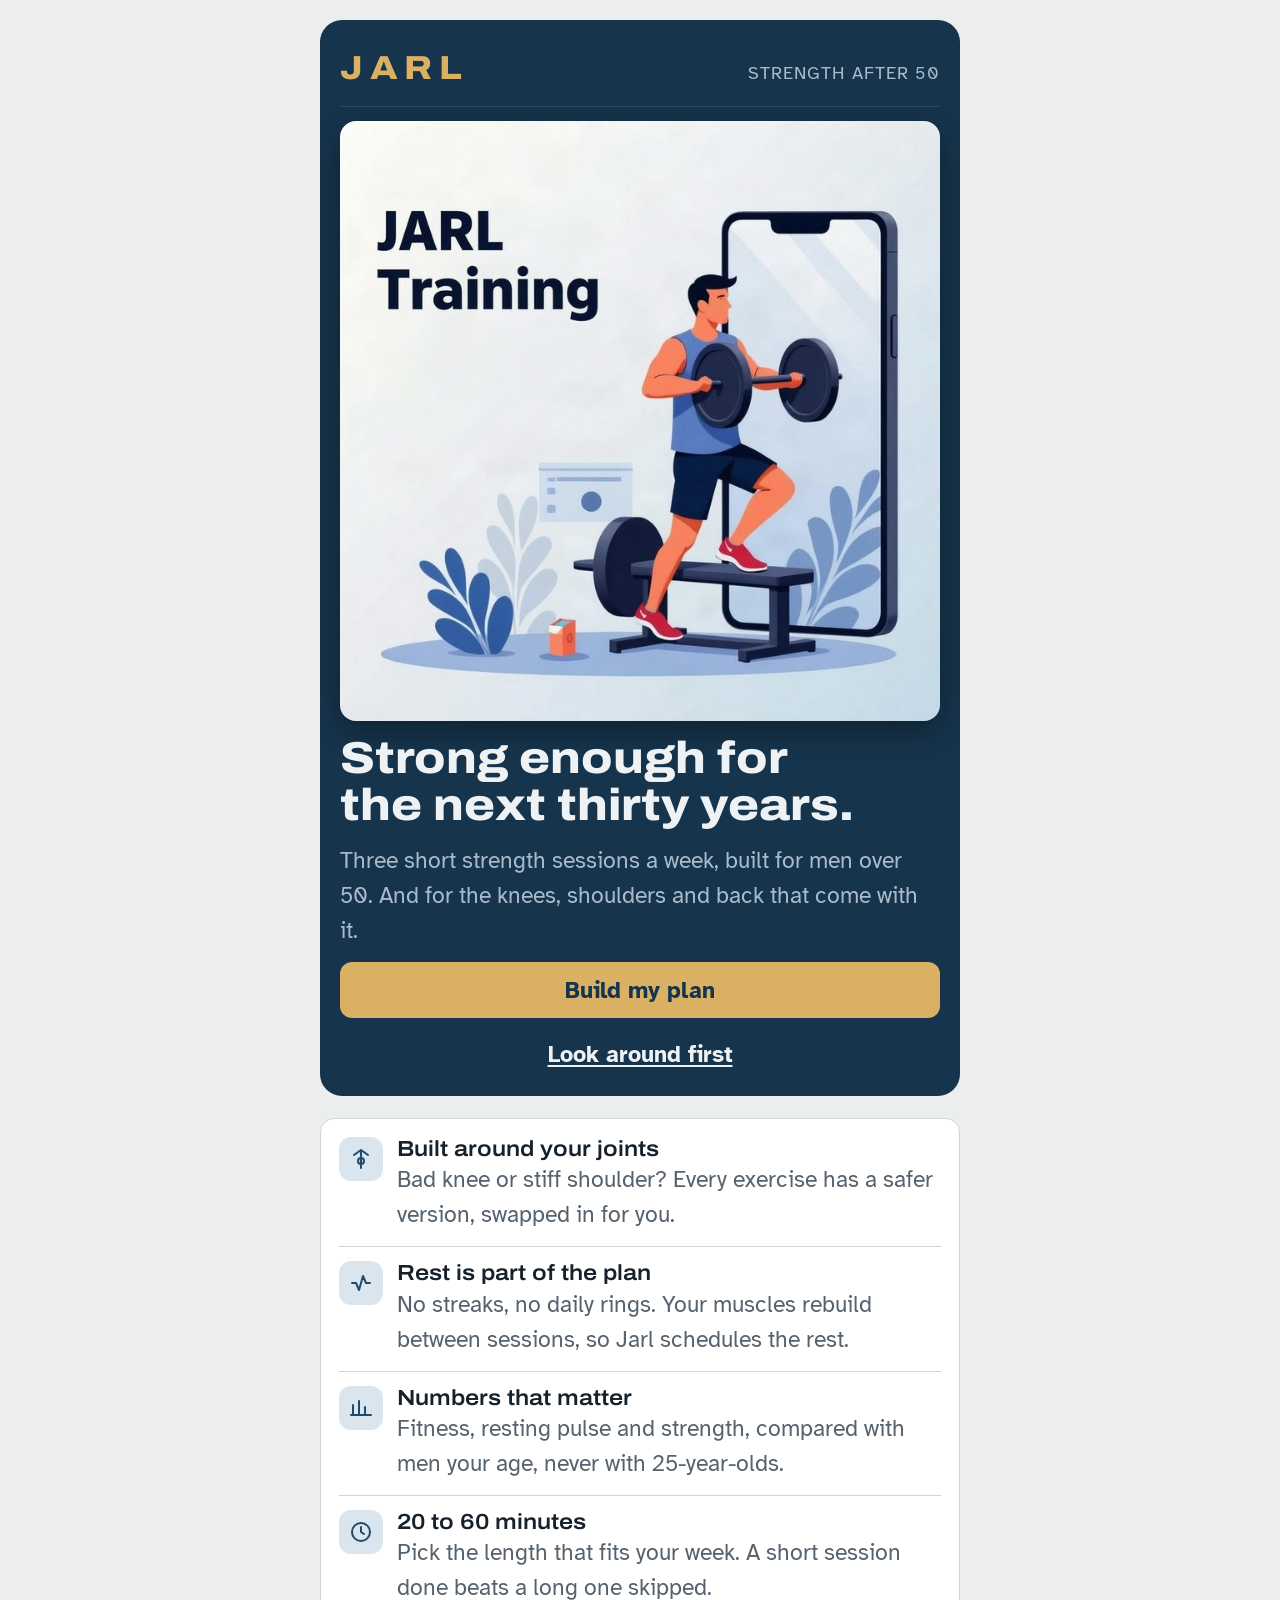
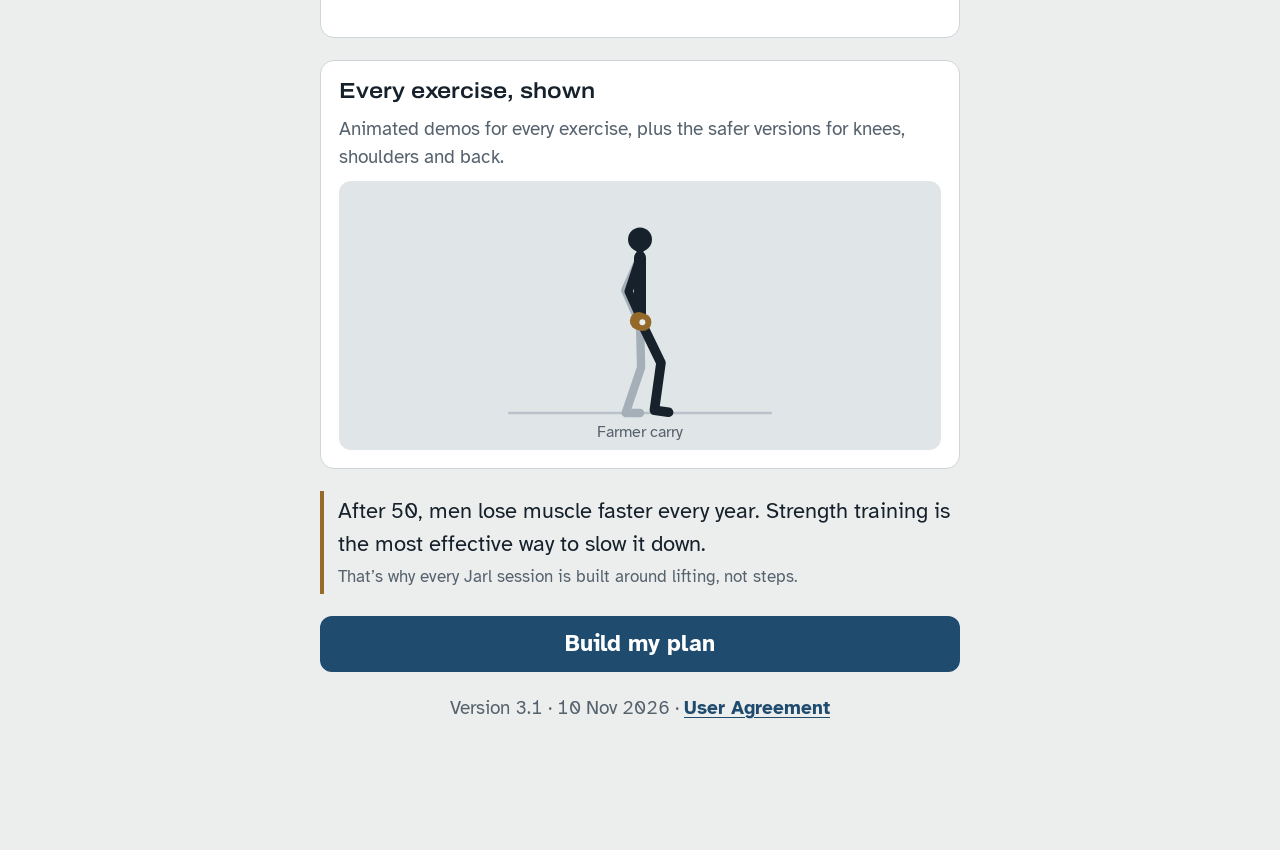
==== app.html @ 89bbaaca "Add files via upload" ====
<!doctype html>
<html lang="en">
<head>
<meta charset="utf-8">
<meta name="viewport" content="width=device-width, initial-scale=1, maximum-scale=1, user-scalable=no, viewport-fit=cover">
<meta name="robots" content="noindex, nofollow">
<meta name="apple-mobile-web-app-capable" content="yes">
<meta name="mobile-web-app-capable" content="yes">
<meta name="apple-mobile-web-app-status-bar-style" content="black-translucent">
<meta name="apple-mobile-web-app-title" content="Jarl">
<meta name="theme-color" content="#16344C">
<link rel="apple-touch-icon" href="apple-touch-icon.png">
<link rel="manifest" href="manifest.webmanifest">
<style>:root{padding-top:env(safe-area-inset-top,0px);padding-bottom:env(safe-area-inset-bottom,0px)}body{margin:0;-webkit-text-size-adjust:100%;-webkit-tap-highlight-color:transparent}img{max-width:100%}[hidden]{display:none!important}</style>
<title>Jarl: Strength after 50</title>
<link rel="stylesheet" href="fonts.css">
<style>
/* Layout: one phone-width column, calm stone surfaces, bottom tab bar; the workout player opens full-screen over it */
:root{
  /* Fjord: deep navy, brass and weathered stone. Calm, high-contrast, grown-up */
  --bg:#ECEEEE; --surface:#FFFFFF; --sunk:#E0E5E7; --ink:#16212B; --muted:#56626D; --line:#CDD5DA;
  --accent:#1F4B6E; --accent-ink:#FFFFFF; --accent-soft:#DAE5EE; --brass:#94692A; --brass-soft:#F0E5D1;
  --rest:#3E6B58; --rest-soft:#DCE9E2; --warn:#A0551C; --warn-soft:#F5E3D3; --alert:#B3261E; --alert-soft:#F8DEDA;
  --far:#A5AFB8; --eq:#B9C2C9; --eqsoft:#E3E8EB;
  --z1:#8A949C; --z2:#2F7FC1; --z3:#2E9A5B; --z4:#DB8216; --z5:#D23B2E;
  --display:'Archivo','Arial Narrow',Arial,sans-serif;
  --body:'Atkinson Hyperlegible',system-ui,-apple-system,'Segoe UI',sans-serif;
  --r:14px;
  --hero-bg:#16344C; --hero-ink:#EEF2F5; --hero-muted:#A9BBCB; --hero-line:#2C4C66; --hero-far:#5F7890; --hero-eq:#3F5E7A; --hero-eqsoft:#21405B; --hero-brass:#D9B064; --hero-suit:#C3CED8; --hero-hair:#8FA0B0; --suit:var(--ink); --hair:var(--muted);
}
:root[data-scheme="pine"]{--accent:#2C654A; --accent-soft:#DCEAE2; --brass:#8A6A2C;}
@media (prefers-color-scheme: dark){ :root:not([data-theme="light"]){
  --bg:#0E151C; --surface:#152029; --sunk:#1C2934; --ink:#E4EAEF; --muted:#9AA8B4; --line:#2A3845;
  --accent:#8CB9DA; --accent-ink:#0B1520; --accent-soft:#1B3043; --brass:#D6AD62; --brass-soft:#33291A;
  --rest:#86BFA3; --rest-soft:#1A2F25; --warn:#E0A060; --warn-soft:#35261A; --alert:#F2A097; --alert-soft:#3A201D;
  --far:#56636F; --eq:#3E4D5A; --eqsoft:#1E2A35; --z1:#9AA6AF; --z2:#5AA6E6; --z3:#55C285; --z4:#F0A44A; --z5:#F0695C; color-scheme:dark }
  :root:not([data-theme="light"])[data-scheme="pine"]{--accent:#72B891; --accent-soft:#1F3328; --accent-ink:#0F1A14;} }
:root[data-theme="dark"]{
  --bg:#0E151C; --surface:#152029; --sunk:#1C2934; --ink:#E4EAEF; --muted:#9AA8B4; --line:#2A3845;
  --accent:#8CB9DA; --accent-ink:#0B1520; --accent-soft:#1B3043; --brass:#D6AD62; --brass-soft:#33291A;
  --rest:#86BFA3; --rest-soft:#1A2F25; --warn:#E0A060; --warn-soft:#35261A; --alert:#F2A097; --alert-soft:#3A201D;
  --far:#56636F; --eq:#3E4D5A; --eqsoft:#1E2A35; --z1:#9AA6AF; --z2:#5AA6E6; --z3:#55C285; --z4:#F0A44A; --z5:#F0695C; color-scheme:dark }
:root[data-theme="dark"][data-scheme="pine"]{--accent:#72B891; --accent-soft:#1F3328; --accent-ink:#0F1A14;}

*{box-sizing:border-box}
[hidden]{display:none!important}
html{touch-action:manipulation;-webkit-text-size-adjust:100%}
@media (min-width:700px){:root{--col:680px}}
body{background:var(--bg);color:var(--ink);font-family:var(--body);font-size:1.125rem;line-height:1.5;-webkit-font-smoothing:antialiased}
button{font:inherit;color:inherit;background:none;border:0;cursor:pointer}
button:focus-visible,input:focus-visible{outline:3px solid var(--accent);outline-offset:2px;border-radius:8px}
h1,h2,h3{font-family:var(--display);font-stretch:112%;margin:0;text-wrap:balance;line-height:1.15}
h1{font-size:1.75rem;font-weight:800}
h2{font-size:1.3rem;font-weight:800}
h3{font-size:1.05rem;font-weight:600}
p{margin:0}
.num{font-variant-numeric:tabular-nums}
.wrap{max-width:var(--col,480px);margin:0 auto;padding-inline:20px;padding-block:20px 128px;display:flex;flex-direction:column;gap:22px}
.eyebrow{font-size:.8rem;letter-spacing:.08em;text-transform:uppercase;color:var(--muted);font-weight:700}
.muted{color:var(--muted)}
.small{font-size:.9rem}
.stack{display:flex;flex-direction:column;gap:10px}
.row{display:flex;align-items:center;gap:12px}
.between{justify-content:space-between}
.card{background:var(--surface);border:1px solid var(--line);border-radius:var(--r);padding:18px}
.coach{border-left:4px solid var(--accent);padding:4px 0 4px 14px}
.coach.rest{border-color:var(--rest)}
.btn{min-height:56px;border-radius:12px;padding:0 20px;font-weight:700;display:inline-flex;align-items:center;justify-content:center;gap:8px;width:100%}
.btn.primary{background:var(--accent);color:var(--accent-ink)}
.btn.ghost{background:var(--sunk)}
.btn.link{min-height:44px;width:auto;padding:0 4px;color:var(--accent);text-decoration:underline;text-underline-offset:3px}
.pill{display:inline-block;font-size:.78rem;font-weight:700;padding:3px 10px;border-radius:99px;background:var(--accent-soft);color:var(--accent);white-space:nowrap}
.pill.rest{background:var(--rest-soft);color:var(--rest)}
.pill.warn{background:var(--warn-soft);color:var(--warn)}
.pill.plain{background:var(--sunk);color:var(--muted)}

.brand{display:flex;align-items:baseline;gap:10px;padding-bottom:4px;border-bottom:1px solid var(--line)}
.brand b{font-family:var(--display);font-stretch:112%;font-weight:800;font-size:1.35rem;letter-spacing:.14em;color:var(--brass)}
.brand span{font-size:.85rem;color:var(--muted)}
/* 2.0 */
.zones{display:grid;grid-template-columns:repeat(5,minmax(0,1fr));gap:4px}
.zones div{display:flex;flex-direction:column;gap:1px;font-size:.75rem;min-width:0}
.zones span{height:8px;border-radius:4px}
.zones b{font-size:.8rem}
.zones small{color:var(--muted);font-size:.7rem;overflow-wrap:anywhere}
.bodymap{margin:0;display:flex;flex-direction:column;gap:6px;align-items:center}
.bodymap svg{width:100%;max-width:300px;height:auto}
.bodymap figcaption{width:100%;max-width:300px;display:grid;grid-template-columns:1fr 1fr;text-align:center;font-size:.75rem;color:var(--muted);text-transform:uppercase;letter-spacing:.06em;margin-top:-4px}
.maplegend{display:inline-flex;align-items:center;gap:6px;font-size:.8rem;color:var(--muted)}
.maplegend i{width:12px;height:12px;border-radius:3px;background:var(--accent);display:inline-block}
details.map summary{cursor:pointer;color:var(--accent);font-weight:700;font-size:.9rem;list-style:none}
details.map summary::-webkit-details-marker{display:none}
#player.dark{--bg:#0E151C; --surface:#152029; --sunk:#1C2934; --ink:#E4EAEF; --muted:#9AA8B4; --line:#2A3845; --accent:#8CB9DA; --accent-ink:#0B1520; --accent-soft:#1B3043; --brass:#D6AD62; --rest-soft:#1A2F25; --far:#56636F; --eq:#3E4D5A; --eqsoft:#1E2A35; --z1:#9AA6AF; --z2:#5AA6E6; --z3:#55C285; --z4:#F0A44A; --z5:#F0695C; color-scheme:dark; background:var(--bg); color:var(--ink)}
/* 1.7 */
.ckgrid{display:grid;grid-template-columns:1fr 1fr;gap:8px}
.ta{width:100%;min-height:104px;border:1px solid var(--line);border-radius:12px;padding:12px;font:inherit;background:var(--bg);color:var(--ink);resize:vertical}
.ailabel{display:block;margin-top:6px;font-size:.75rem;color:var(--muted)}
#sheet.center{align-items:center;padding:16px}
#sheet.center .panel{border-radius:18px;max-height:calc(100% - 32px);padding-bottom:22px;box-shadow:0 16px 48px rgba(0,0,0,.28)}
.breath{background:var(--rest-soft);color:var(--ink);border-radius:10px;padding:8px 12px}
/* user agreement */
#terms{position:fixed;inset:0;background:var(--bg);overflow-y:auto;z-index:30;padding-top:env(safe-area-inset-top,0px)}
.legal{max-width:var(--col,480px);margin:0 auto;padding-inline:20px;padding-block:18px 40px;display:flex;flex-direction:column;gap:12px}
.legal h1{font-size:1.5rem}
.legal h2{font-size:1.05rem;margin-top:10px}
.legal p,.legal li{font-size:.95rem;line-height:1.55}
.legal ul{margin:0;padding-left:1.2em;display:flex;flex-direction:column;gap:4px}
.accept{position:sticky;bottom:0;background:var(--surface);border-top:1px solid var(--line);padding:14px 20px calc(14px + env(safe-area-inset-bottom,0px))}
.accept .in{max-width:var(--col,480px);margin:0 auto;display:flex;flex-direction:column;gap:12px}
.check{display:grid;grid-template-columns:28px 1fr;gap:10px;align-items:start;font-size:.95rem;cursor:pointer}
.check input{width:24px;height:24px;margin:2px 0 0;accent-color:var(--accent)}
.btn:disabled{opacity:.45;cursor:not-allowed}
/* training days */
.daychips{display:grid;grid-template-columns:repeat(7,minmax(0,1fr));gap:4px}
.daychips button{min-width:0;padding:0;min-height:48px;border-radius:10px;background:var(--sunk);font-weight:700;font-size:.78rem;color:var(--muted)}
.daychips button[aria-pressed="true"]{background:var(--accent);color:var(--accent-ink)}
.daypick{display:grid;grid-template-columns:repeat(auto-fill,minmax(96px,1fr));gap:8px}
.daypick .opt{align-items:center;text-align:center}
.daypick .opt:disabled{opacity:.45;cursor:not-allowed}
button.day{font:inherit;color:inherit;cursor:pointer}
button.day .dot{box-shadow:0 0 0 0 transparent}
button.day:hover .dot{background:var(--accent-soft)}
/* front page */
.hero{--suit:var(--hero-suit);--hair:var(--hero-hair);--ink:var(--hero-ink);--far:var(--hero-far);--eq:var(--hero-eq);--eqsoft:var(--hero-eqsoft);--brass:var(--hero-brass);--bg:var(--hero-bg);--muted:var(--hero-muted);--sunk:transparent;
  background:var(--hero-bg);color:var(--hero-ink);border-radius:22px;padding:24px 20px 20px;display:flex;flex-direction:column;gap:14px;overflow:hidden}
.hero .mark{display:flex;align-items:baseline;justify-content:space-between;gap:10px;border-bottom:1px solid var(--hero-line);padding-bottom:12px}
.hero .mark b{font-family:var(--display);font-stretch:112%;font-weight:800;font-size:1.6rem;letter-spacing:.2em;color:var(--hero-brass)}
.hero .mark span{font-size:.85rem;color:var(--hero-muted);letter-spacing:.06em;text-transform:uppercase}
.hero h1{font-size:2.15rem;line-height:1.05}
.hero p{color:var(--hero-muted)}
.portrait-img{display:block;width:100%;height:auto;aspect-ratio:1;object-fit:cover;border-radius:16px;box-shadow:0 10px 30px rgba(0,0,0,.35)}
.portrait{display:block;width:100%;max-width:320px;margin:-4px auto -18px}
.portrait svg{width:100%;height:auto;display:block}
.p-eyes{transform-box:fill-box;transform-origin:center;animation:blink 5.5s infinite}
.p-head{transform-origin:150px 160px;animation:nod 7s ease-in-out infinite}
.p-breathe{animation:breathe 5s ease-in-out infinite}
@keyframes blink{0%,93%,100%{transform:scaleY(1)}95%{transform:scaleY(.08)}}
@keyframes nod{0%,100%{transform:rotate(0)}50%{transform:rotate(-1.5deg) translateY(-1px)}}
@keyframes breathe{0%,100%{transform:translateY(0)}50%{transform:translateY(-1.5px)}}
@media (prefers-reduced-motion: reduce){.p-eyes,.p-head,.p-breathe{animation:none}}
.promise{display:grid;grid-template-columns:44px 1fr;gap:14px;align-items:start;padding:14px 0;border-top:1px solid var(--line)}
.promise:first-child{border-top:0;padding-top:0}
.promise .ic{width:44px;height:44px;border-radius:12px;background:var(--accent-soft);color:var(--accent);display:grid;place-items:center}
.promise .ic svg{width:24px;height:24px}
.fact{border-left:4px solid var(--brass);padding:4px 0 4px 14px;font-size:1.05rem}
.fact small{display:block;color:var(--muted);font-size:.8rem;margin-top:4px}
/* exercise demos */
.demo{display:flex;flex-direction:column;align-items:center;gap:2px;width:100%;background:var(--sunk);border-radius:12px;padding:8px 8px 6px}
.demo svg{width:100%;height:auto;max-height:230px;display:block}
.demo-state{color:var(--muted);font-size:.75rem}
.exname{text-align:left;text-decoration:underline;text-decoration-color:var(--line);text-decoration-thickness:2px;text-underline-offset:4px;padding:0}
.exname:hover{text-decoration-color:var(--accent)}
.steps{margin:0;padding-left:1.3em;display:flex;flex-direction:column;gap:6px}
/* heart rate */
.hr{display:inline-flex;align-items:center;gap:6px;font-weight:700;padding:5px 12px;border-radius:99px;background:var(--sunk);white-space:nowrap}
.hr svg{width:16px;height:16px;fill:var(--hrc,var(--accent));animation:beat 1s ease-in-out infinite}
.hr small{font-weight:400;color:var(--muted)}
@keyframes beat{0%,100%{transform:scale(1)}15%{transform:scale(1.25)}30%{transform:scale(1)}}
.src{display:grid;grid-template-columns:1fr auto;gap:12px;align-items:center;padding:14px 0;border-top:1px solid var(--line)}
.src:first-of-type{border-top:0}
.status{font-size:.85rem;font-weight:700}
.status.on{color:var(--accent)} .status.off{color:var(--muted)}
.perm{list-style:none;margin:0;padding:0;border:1px solid var(--line);border-radius:12px}
.perm li{display:flex;justify-content:space-between;gap:12px;padding:10px 14px;border-top:1px solid var(--line)}
.perm li:first-child{border-top:0}
/* week strip */
.week{display:grid;grid-template-columns:repeat(7,1fr);gap:6px}
.day{display:flex;flex-direction:column;align-items:center;gap:6px;padding:10px 0;border-radius:12px;font-size:.85rem;color:var(--muted)}
.day .dot{width:36px;height:36px;border-radius:50%;display:grid;place-items:center;font-family:var(--display);font-weight:800;font-size:.95rem;border:2px dashed var(--line)}
.day.done .dot{background:var(--accent);color:var(--accent-ink);border:0}
.day.plan .dot{border:2px solid var(--accent);color:var(--accent)}
.day.today{background:var(--surface);color:var(--ink);font-weight:700;box-shadow:0 0 0 1px var(--line)}

/* exercise list */
.exlist{list-style:none;margin:0;padding:0;display:flex;flex-direction:column}
.exlist li{display:grid;grid-template-columns:28px 1fr auto;gap:12px;align-items:start;padding:12px 0;border-top:1px solid var(--line)}
.exlist li:first-child{border-top:0}
.exlist .n{font-family:var(--display);font-weight:800;color:var(--muted);padding-top:1px}
.exlist .sr{color:var(--muted);font-size:.9rem;white-space:nowrap;padding-top:2px}

/* tabs */
.tabs{position:fixed;left:0;right:0;bottom:0;background:var(--surface);border-top:1px solid var(--line);padding-bottom:env(safe-area-inset-bottom,0px);z-index:10}
.tabs .in{max-width:var(--col,480px);margin:0 auto;display:grid;grid-template-columns:repeat(4,1fr)}
.tab{display:flex;flex-direction:column;align-items:center;gap:2px;padding:10px 0 12px;font-size:.8rem;color:var(--muted);font-weight:700}
.tab svg{width:26px;height:26px}
.tab[aria-current="page"]{color:var(--accent)}

/* numbers */
.trio{display:grid;grid-template-columns:repeat(3,1fr);gap:10px}
.mini{background:var(--surface);border:1px solid var(--line);border-radius:12px;padding:12px;display:flex;flex-direction:column;gap:2px;min-width:0}
.mini b{font-family:var(--display);font-size:1.5rem;font-weight:800}
.mini span{font-size:.8rem;color:var(--muted)}
.up{color:var(--accent);font-weight:700;font-size:.85rem}
.bigval{font-family:var(--display);font-weight:800;font-size:2.4rem;line-height:1}
.spark{width:100%;height:auto;display:block}
.bands{display:flex;height:12px;border-radius:6px;overflow:hidden;gap:2px}
.bands div{flex:1;background:var(--sunk)}
.bands div.on{background:var(--accent)}
.bandlbl{display:flex;justify-content:space-between;font-size:.75rem;color:var(--muted)}
.bandlbl span{flex:1;text-align:center}

/* coverage table */
.tblwrap{overflow-x:auto}
table.cov{width:100%;border-collapse:collapse;font-size:.95rem}
table.cov th,table.cov td{padding:8px 6px;border-bottom:1px solid var(--line);text-align:center}
table.cov th:first-child,table.cov td:first-child{text-align:left}
table.cov thead th{font-family:var(--display);font-weight:800}
.cdot{display:inline-block;width:14px;height:14px;border-radius:50%;background:var(--accent)}
.cdot.no{background:transparent;border:2px solid var(--line)}

/* toggles */
.switch{display:flex;align-items:center;justify-content:space-between;gap:16px;padding:14px 0;border-top:1px solid var(--line)}
.switch:first-of-type{border-top:0}
.switch input{appearance:none;width:56px;height:32px;border-radius:99px;background:var(--sunk);position:relative;flex:none;cursor:pointer;border:1px solid var(--line)}
.switch input::after{content:"";position:absolute;top:3px;left:3px;width:24px;height:24px;border-radius:50%;background:var(--surface);box-shadow:0 1px 2px rgba(0,0,0,.25);transition:transform .2s}
.switch input:checked{background:var(--accent)}
.switch input:checked::after{transform:translateX(24px)}
.seg{display:grid;grid-auto-flow:column;grid-auto-columns:1fr;background:var(--sunk);border-radius:12px;padding:4px;gap:4px}
.seg button{min-height:46px;border-radius:9px;font-weight:700;color:var(--muted)}
.seg button[aria-pressed="true"]{background:var(--surface);color:var(--ink);box-shadow:0 1px 2px rgba(0,0,0,.12)}
.field{display:flex;align-items:center;justify-content:space-between;gap:16px}
.field input{width:90px;min-height:48px;border-radius:10px;border:1px solid var(--line);background:var(--bg);color:var(--ink);font:inherit;text-align:center}

/* player */
#player{position:fixed;inset:0;background:var(--bg);overflow-y:auto;z-index:20;padding-top:env(safe-area-inset-top,0px)}
.phead{position:sticky;top:0;background:var(--bg);z-index:2;border-bottom:1px solid var(--line)}
.phead .in{max-width:var(--col,480px);margin:0 auto;padding:12px 20px;display:flex;align-items:center;justify-content:space-between;gap:12px}
@media (max-width:389px){.phead .in{padding:12px 14px;gap:8px}.phead .in b{font-size:.95em}}
@media (max-width:349px){.phead .in{padding:10px 10px;gap:6px}.phead .in b{white-space:normal!important}}
.pwrap{max-width:var(--col,480px);margin:0 auto;padding-inline:20px;padding-block:18px 160px;display:flex;flex-direction:column;gap:12px}
.step{background:var(--surface);border:1px solid var(--line);border-radius:var(--r)}
.step>button.head{width:100%;display:grid;grid-template-columns:32px 1fr auto;gap:12px;align-items:center;padding:14px 16px;text-align:left}
.step .badge{width:32px;height:32px;border-radius:50%;display:grid;place-items:center;background:var(--sunk);font-family:var(--display);font-weight:800;font-size:.9rem}
.step.done .badge{background:var(--accent);color:var(--accent-ink)}
.step.open{border-color:var(--accent);box-shadow:0 0 0 1px var(--accent)}
.step .body{padding:0 16px 16px;display:flex;flex-direction:column;gap:14px}
.sets{display:flex;flex-wrap:wrap;gap:8px}
.setchip{padding:6px 12px;border-radius:10px;background:var(--accent-soft);color:var(--accent);font-weight:700;font-size:.9rem}
.setchip.todo{background:var(--sunk);color:var(--muted);font-weight:400}
.steppers{display:grid;grid-template-columns:1fr 1fr;gap:10px}
.stepper{background:var(--sunk);border-radius:12px;padding:8px;display:grid;grid-template-columns:48px 1fr 48px;align-items:center;text-align:center}
.stepper button{height:48px;border-radius:10px;background:var(--surface);font-size:1.4rem;font-weight:700}
.stepper b{font-family:var(--display);font-size:1.35rem;display:block;line-height:1.1}
.stepper small{font-size:.75rem;color:var(--muted)}
.hint{background:var(--sunk);border-radius:10px;padding:10px 12px;font-size:.95rem}
.restbar{position:fixed;left:0;right:0;bottom:0;z-index:25;background:var(--rest);color:var(--surface);padding-bottom:env(safe-area-inset-bottom,0px)}
.restbar .in{max-width:var(--col,480px);margin:0 auto;padding:14px 20px;display:flex;align-items:center;gap:14px}
.restbar .t{font-family:var(--display);font-weight:800;font-size:1.8rem;min-width:84px}
.restbar .track{flex:1;height:8px;border-radius:4px;background:rgba(255,255,255,.3);overflow:hidden}
.restbar .fill{height:100%;background:var(--surface);width:100%}
.restbar button{min-height:44px;padding:0 12px;border-radius:10px;background:rgba(255,255,255,.18);color:var(--surface);font-weight:700}

/* sheet */
#sheet{position:fixed;inset:0;z-index:40;background:rgba(10,16,13,.5);display:flex;align-items:flex-end;justify-content:center}
#sheet .panel{background:var(--surface);width:100%;max-width:var(--col,480px);border-radius:18px 18px 0 0;padding:22px 20px calc(24px + env(safe-area-inset-bottom,0px));max-height:88vh;overflow-y:auto;display:flex;flex-direction:column;gap:14px}
.opt{width:100%;text-align:left;border:1px solid var(--line);border-radius:12px;padding:14px;display:flex;flex-direction:column;gap:6px}
.opt[aria-pressed="true"]{border-color:var(--accent);box-shadow:0 0 0 1px var(--accent);background:var(--accent-soft)}
.note{font-size:.85rem;color:var(--muted);border-top:1px solid var(--line);padding-top:12px}
.paylist{margin:0;padding-left:1.2em;display:flex;flex-direction:column;gap:4px}
.payrow{display:flex;align-items:center;justify-content:space-between;gap:10px;width:100%}
.save{font-size:.8rem;font-weight:700;background:var(--brass-soft);color:var(--brass);border-radius:999px;padding:3px 10px;white-space:nowrap}
.paylinks{display:flex;gap:4px 18px;flex-wrap:wrap;align-items:center}.paylinks a{color:var(--accent);text-underline-offset:3px}.paylinks .btn.link{min-height:36px;padding:0;font-size:inherit}
#sheet .btn[disabled]{opacity:.6}
@media (prefers-reduced-motion: reduce){*{transition:none!important}}
</style>

</head>
<body>
<div id="view" class="wrap" aria-live="polite"></div>

<nav class="tabs" aria-label="Main">
  <div class="in">
    <button class="tab" data-tab="today"><svg viewBox="0 0 24 24" fill="none" stroke="currentColor" stroke-width="2" stroke-linecap="round"><rect x="3" y="5" width="18" height="16" rx="3"/><path d="M3 10h18M8 3v4M16 3v4"/></svg>Today</button>
    <button class="tab" data-tab="program"><svg viewBox="0 0 24 24" fill="none" stroke="currentColor" stroke-width="2" stroke-linecap="round"><path d="M2 12h2M20 12h2M6 8v8M18 8v8M9 6v12M15 6v12M9 12h6"/></svg>Program</button>
    <button class="tab" data-tab="progress"><svg viewBox="0 0 24 24" fill="none" stroke="currentColor" stroke-width="2" stroke-linecap="round" stroke-linejoin="round"><path d="M3 17l5-5 4 3 8-8"/><path d="M15 7h5v5"/></svg>Progress</button>
    <button class="tab" data-tab="profile"><svg viewBox="0 0 24 24" fill="none" stroke="currentColor" stroke-width="2" stroke-linecap="round"><circle cx="12" cy="8" r="4"/><path d="M4 21c1.5-4 4.5-6 8-6s6.5 2 8 6"/></svg>You</button>
  </div>
</nav>

<section id="player" hidden></section>
<section id="terms" hidden></section>
<div id="restbar" class="restbar" hidden></div>
<div id="sheet" hidden></div>

<script>
const APP_VERSION='3.1', APP_DATE='10 Nov 2026';
const DAY = 864e5;
const today0=()=>{const d=new Date();d.setHours(0,0,0,0);return d.getTime()};
let T0 = today0();

/* ---------- Program ---------- */
const WARMUP3 = ['Arm circles, 30 s','Hip hinges, 10 slow reps','Sit-to-stand from a chair, 10 reps','Cat-cow, 8 reps','March in place, 60 s'];
const WARMUP5 = [...WARMUP3,'Arm swings across the body, 30 s','Hip circles, 10 each way','Slow bodyweight squats to a chair, 10 reps'];
const PROGRAM = {
  A:{focus:'Squat, push, row, carry',ex:[
    {id:'goblet',name:'Goblet squat',m:['Quads','Glutes','Core'],sets:3,lo:8,hi:10,rest:75,unit:'kg',start:16,
     cue:'Hold the dumbbell at your chest. Sit down between your heels, chest up. Stop where your knees stay comfortable.',
     alts:[{for:'knee',name:'Box squat',start:12,cue:'Sit back to a bench and stand up without rocking. The bench limits depth so the knees stay happy.'},
           {for:'back',gym:1,name:'Leg press',start:60,cue:'Your back stays supported. Lower until the knees reach about 90 degrees.'}]},
    {id:'bench',name:'Dumbbell bench press',m:['Chest','Shoulders','Arms'],sets:3,lo:8,hi:10,rest:75,unit:'kg',start:14,
     cue:'Lower the dumbbells to chest level, elbows about 45 degrees from your body. Press up and slightly together.',
     alts:[{for:'shoulder',name:'Dumbbell floor press',start:14,cue:'Lie on the floor, palms facing each other. The floor stops your elbows before the shoulder is stretched.'}]},
    {id:'row',name:'One-arm dumbbell row',m:['Back','Arms','Grip'],sets:3,lo:10,hi:12,rest:45,unit:'kg',start:18,each:true,
     cue:'Hand and knee on the bench, back flat. Pull the dumbbell toward your hip, not your armpit.',
     alts:[{for:'back',name:'Chest-supported row',start:12,cue:'Lie face down on an incline bench and row both dumbbells. No load on the lower back.'}]},
    {id:'carry',name:'Farmer carry',m:['Grip','Core','Back'],sets:3,lo:30,hi:30,rest:60,unit:'m',start:20,
     cue:'A dumbbell in each hand. Stand tall, take short steps, keep the weights from swinging.',
     alts:[{for:'back',name:'Suitcase carry',start:14,cue:'One lighter dumbbell, switch hands each length. Trains the core to keep you upright.'}]},
    {id:'curl',name:'Dumbbell biceps curl',m:['Arms','Grip'],sets:2,lo:10,hi:12,rest:45,unit:'kg',start:8,min:45,
     cue:'Elbows at your sides. Curl up, then take two seconds to lower. No swinging.',
     alts:[{for:'shoulder',name:'Hammer curl',start:8,cue:'Palms facing each other. Easier on the elbows and the front of the shoulder.'}]},
    {id:'facepull',name:'Band face pull',m:['Shoulders','Back'],sets:2,lo:12,hi:15,rest:30,unit:'bw',min:45,
     cue:'Band at face height. Pull toward your eyes with elbows high and squeeze your shoulder blades. Keeps shoulders healthy.',
     alts:[]},
    {id:'stand',name:'Single-leg stand',m:['Balance','Calves'],sets:2,lo:20,hi:30,rest:20,unit:'sec',each:true,
     cue:'Stand next to a wall. Lift one foot and hold. To make it harder, turn your head slowly side to side.',
     alts:[{for:'knee',name:'Tandem stance',cue:'One foot directly in front of the other, then hold. Less load on the standing knee.'}]},
    {id:'z2',gym:1,name:'Easy cardio',m:['Heart'],sets:1,lo:10,hi:10,rest:0,unit:'min',min:60,
     cue:'Bike, rower or a brisk incline walk. Keep a pace where you can still talk in full sentences. Finish with two minutes of slow walking.',
     alts:[{for:'knee',gym:1,name:'Rower or arm bike',cue:'Rowing and arm cycling keep your heart working with little load on the knees.'},{for:'home',name:'Brisk walk',cue:'Walk outdoors at a pace where you can talk but not sing. Swing your arms. Finish with two minutes of slow walking.'}]}
  ]},
  B:{focus:'Hinge, pull, press, lunge',ex:[
    {id:'rdl',name:'Romanian deadlift',m:['Hamstrings','Glutes','Back'],sets:3,lo:8,hi:10,rest:75,unit:'kg',start:16,
     cue:'Soft knees, push the hips back and let the weights slide down your thighs. Stop when you feel the hamstrings. Keep a flat back.',
     alts:[{for:'back',name:'Glute bridge',start:10,cue:'On your back, feet flat, dumbbell on the hips. Drive the hips up. Same muscles, no forward bend.'}]},
    {id:'pulldown',gym:1,name:'Lat pulldown',m:['Back','Arms'],sets:3,lo:10,hi:12,rest:60,unit:'kg',start:35,
     cue:'Pull the bar to your upper chest. Think of driving the elbows down toward your back pockets.',
     alts:[{for:'shoulder',gym:1,name:'Neutral-grip pulldown',start:30,cue:'Palms facing each other. Easier on the front of the shoulder.'},
           {for:'home',name:'Band pulldown',unit:'bw',cue:'Anchor a band high on a door. Pull down to your chest, squeeze and return slowly.'}]},
    {id:'ohp',name:'Seated shoulder press',m:['Shoulders','Arms'],sets:3,lo:8,hi:10,rest:75,unit:'kg',start:10,
     cue:'Back against the bench. Press straight up without arching your lower back.',
     alts:[{for:'shoulder',name:'Incline dumbbell press',start:12,cue:'Bench at 30 degrees. Works the shoulders at a gentler angle than pressing overhead.'}]},
    {id:'split',name:'Split squat',m:['Quads','Glutes','Balance'],sets:3,lo:8,hi:10,rest:45,unit:'kg',start:8,each:true,
     cue:'Long stance. Lower the back knee straight down toward the floor. Hold a rack for balance if you need it.',
     alts:[{for:'knee',name:'Low step-up',start:6,cue:'Use a 20 cm step. Drive through the whole foot and step down slowly.'}]},
    {id:'deadbug',name:'Dead bug',m:['Core'],sets:2,lo:8,hi:10,rest:30,unit:'bw',each:true,
     cue:'Lower back pressed into the floor. Slowly extend the opposite arm and leg, then return.',
     alts:[{for:'back',name:'Bent-knee dead bug',cue:'Keep the knees bent at 90 degrees and tap the heels to the floor. Shorter lever, less strain.'}]},
    {id:'pushdown',gym:1,name:'Triceps pushdown',m:['Arms'],sets:2,lo:10,hi:12,rest:45,unit:'kg',start:15,min:45,
     cue:'Elbows pinned to your sides. Push the handle down until your arms are straight.',
     alts:[{for:'home',name:'Band pushdown',unit:'bw',cue:'Anchor a band high on a door and push down the same way.'}]},
    {id:'sideplank',name:'Side plank',m:['Core'],sets:2,lo:20,hi:30,rest:30,unit:'sec',each:true,min:45,
     cue:'On your forearm, body in a straight line from head to feet. Knees down makes it easier.',
     alts:[{for:'shoulder',name:'Standing side bend hold',cue:'Hold a dumbbell in one hand and stand tall without leaning. No load on the shoulder.'}]},
    {id:'tandem',name:'Heel-to-toe walk',m:['Balance'],sets:2,lo:20,hi:20,rest:20,unit:'bw',
     cue:'Walk 20 steps along a line, heel touching toe. Eyes forward, not at your feet. Stay near a wall.',
     alts:[]},
    {id:'z2',gym:1,name:'Easy cardio',m:['Heart'],sets:1,lo:10,hi:10,rest:0,unit:'min',min:60,
     cue:'Bike, rower or a brisk incline walk. Keep a pace where you can still talk in full sentences. Finish with two minutes of slow walking.',
     alts:[{for:'knee',gym:1,name:'Rower or arm bike',cue:'Rowing and arm cycling keep your heart working with little load on the knees.'},{for:'home',name:'Brisk walk',cue:'Walk outdoors at a pace where you can talk but not sing. Swing your arms. Finish with two minutes of slow walking.'}]}
  ]},
  C:{focus:'Step, push, row, glutes',ex:[
    {id:'stepup',name:'Dumbbell step-up',m:['Quads','Glutes','Balance'],sets:3,lo:8,hi:10,rest:45,unit:'kg',start:10,each:true,
     cue:'Knee-height box. Push through the heel of the top foot. Don’t bounce off the bottom foot.',
     alts:[{for:'knee',gym:1,name:'Leg press, short range',start:50,cue:'Stop above 90 degrees. Heavy work for the legs with little knee stress.'}]},
    {id:'pushup',name:'Incline push-up',m:['Chest','Shoulders','Arms','Core'],sets:3,lo:8,hi:12,rest:60,unit:'bw',
     cue:'Hands on a bench or bar, body in one straight line. Use a lower surface as you get stronger.',
     alts:[{for:'shoulder',name:'Band chest press',unit:'bw',cue:'Band anchored behind you, press forward. Stop before the shoulder feels pinched.'}]},
    {id:'cablerow',gym:1,name:'Seated cable row',m:['Back','Arms','Shoulders'],sets:3,lo:10,hi:12,rest:60,unit:'kg',start:35,
     cue:'Sit tall. Pull the handle to your stomach and squeeze the shoulder blades together.',
     alts:[{for:'home',name:'Band seated row',unit:'bw',cue:'Sit on the floor with your legs straight and a band around your feet. Pull the handles to your stomach and squeeze your shoulder blades together.'},{for:'back',name:'Chest-supported row',start:12,cue:'Lie face down on an incline bench and row both dumbbells. No load on the lower back.'}]},
    {id:'thrust',name:'Hip thrust',m:['Glutes','Hamstrings'],sets:3,lo:10,hi:12,rest:60,unit:'kg',start:20,
     cue:'Upper back on a bench, dumbbell on the hips. Drive up until the hips line up with the knees. Pause one second.',
     alts:[{for:'knee',name:'Glute bridge',start:10,cue:'Same movement from the floor, with less knee bend.'}]},
    {id:'pallof',name:'Pallof press',m:['Core'],sets:2,lo:10,hi:10,rest:30,unit:'bw',each:true,
     cue:'Stand side-on to a cable or band. Press it straight out from your chest and don’t let it twist you.',
     alts:[]},
    {id:'lateral',name:'Lateral raise',m:['Shoulders'],sets:2,lo:12,hi:15,rest:45,unit:'kg',start:4,min:45,
     cue:'Light dumbbells. Raise to shoulder height with a slight bend in the elbows, thumbs level.',
     alts:[{for:'shoulder',name:'Partial lateral raise',start:3,cue:'Stop at 45 degrees. All the benefit, less pinching at the top.'}]},
    {id:'backext',gym:1,name:'Back extension',m:['Back','Glutes'],sets:2,lo:10,hi:12,rest:45,unit:'bw',min:45,
     cue:'On a 45-degree bench. Lower slowly, rise until your body is in a straight line. Don\u2019t arch past it.',
     alts:[{for:'home',name:'Bird dog',cue:'On hands and knees, reach one arm and the opposite leg out and hold two seconds. Builds the back without load.'},{for:'back',name:'Bird dog',cue:'On hands and knees, reach one arm and the opposite leg out and hold two seconds. Builds the back without load.'}]},
    {id:'calf',name:'Single-leg calf raise',m:['Calves','Balance'],sets:2,lo:10,hi:12,rest:30,unit:'bw',each:true,
     cue:'Hold a support. Rise up slowly, then take three seconds to lower.',
     alts:[{for:'knee',name:'Two-leg calf raise',cue:'Both feet on the floor, same slow lowering.'}]},
    {id:'z2',gym:1,name:'Easy cardio',m:['Heart'],sets:1,lo:10,hi:10,rest:0,unit:'min',min:60,
     cue:'Bike, rower or a brisk incline walk. Keep a pace where you can still talk in full sentences. Finish with two minutes of slow walking.',
     alts:[{for:'knee',gym:1,name:'Rower or arm bike',cue:'Rowing and arm cycling keep your heart working with little load on the knees.'},{for:'home',name:'Brisk walk',cue:'Walk outdoors at a pace where you can talk but not sing. Swing your arms. Finish with two minutes of slow walking.'}]}
  ]}
};
// Trainings 4–6 reuse exercises from 1–3 in new combinations, so weights, swaps and blocks carry over.
(function(){ const by=(s,id)=>PROGRAM[s].ex.find(e=>e.id===id);
  const mk=(focus,list)=>({focus,ex:list.map(([s,id])=>by(s,id)).filter(Boolean)});
  PROGRAM.D=mk('Squat, pull, press, glutes',[['A','goblet'],['B','pulldown'],['B','ohp'],['C','thrust'],['B','deadbug'],['A','curl'],['A','stand'],['A','z2']]);
  PROGRAM.E=mk('Lunge, push, row, hinge',[['B','split'],['A','bench'],['C','cablerow'],['B','rdl'],['C','pallof'],['C','lateral'],['A','stand'],['B','z2']]);
  PROGRAM.F=mk('Step, push, pull, carry',[['C','stepup'],['C','pushup'],['A','row'],['A','carry'],['B','sideplank'],['C','backext'],['B','tandem'],['C','z2']]);
})();
const ORDER = ['A','B','C','D','E','F'];
// The trainings in use: one per chosen day, at least three (2 days a week rotate through 1–3).
const activeOrder = ()=>ORDER.slice(0,Math.min(6,Math.max(3,(state.days||[]).length)));
const JOINT = {knee:'Knee-friendly',shoulder:'Shoulder-friendly',back:'Back-friendly',home:'Home option'};
const GROUPS = ['Heart','Chest','Back','Shoulders','Arms','Quads','Hamstrings','Glutes','Calves','Core','Grip','Balance'];
const MOBILITY = [
  {name:'Cat-cow',dose:'60 s',secs:60,cue:'Get on your hands and knees, hands under your shoulders. Breathe out and round your back up toward the ceiling, chin to chest. Breathe in and let your stomach sink as you look slightly forward. Move slowly with your breath.'},
  {name:'Hip flexor stretch',dose:'45 s each side',secs:45,each:true,cue:'Kneel on one knee with the other foot flat in front. Put a cushion under the knee. Squeeze the buttock of the back leg and shift your hips forward until you feel a stretch at the front of the hip. Reach the arm on the kneeling side up for a deeper stretch.'},
  {name:'Child\u2019s pose reach',dose:'45 s',secs:45,cue:'Start on your hands and knees. Sit your hips back toward your heels and slide your hands forward along the floor. Let your head rest and breathe slowly into your back. Stop where your knees are comfortable.'},
  {name:'Wall slides',dose:'10 slow reps',cue:'Stand with your back, head and arms against a wall, elbows bent like a W. Slide your arms up into a Y, keeping them against the wall. Go only as high as you can without your lower back arching.'},
  {name:'Ankle rocks',dose:'10 each side',cue:'Kneel on one knee with the other foot flat in front. Rock the front knee forward past your toes while the heel stays down. Hold one second, then rock back. Good ankles make stairs and squats easier.'},
  {name:'Chin tucks',dose:'10 reps',cue:'Sit tall. Glide your head straight back to make a double chin, without tipping it down. Hold two seconds and relax. It undoes hours of looking down at screens.'}
];

/* ---------- State (example user, marked as sample) ---------- */
const state = {
  tab:'today', age:56, length:30, notify:'train',
  joints:{knee:false,shoulder:false,back:false},
  swaps:{}, variety:{}, hidden:[], swapsBlock:0, ai:true,
  history:[],
  last:{},
  first:{},
  days:[0,2,4], weekOverride:null, terms:null,
  health:{connected:false}, scheme:'fjord', welcome:true, onboard:false, hrMed:false, textSize:'m', equip:'gym', warm:3, workDark:0, units:(()=>{try{return /^en-(US|LR)$/i.test(navigator.language)?'lb':'kg'}catch(e){return 'kg'}})(),
  player:null
};
try{if(localStorage.getItem('jarl-welcome')) state.welcome=false}catch(e){}
/* ---------- Native bridge (iPhone app) ---------- */
const CAP=window.Capacitor, NATIVE=!!(CAP&&CAP.isNativePlatform&&CAP.isNativePlatform());
const nat=(plugin,method,opts)=>NATIVE?CAP.nativePromise(plugin,method,opts||{}):Promise.reject(new Error('Only in the iPhone app'));
const withTimeout=(p,ms)=>Promise.race([p,new Promise((_,rej)=>setTimeout(()=>rej(new Error('timeout')),ms))]);
// Restore saved data from the iPhone's app storage if the web storage was cleared
if(NATIVE){ nat('Preferences','get',{key:'jarl-v1'}).then(r=>{let local=null; try{local=localStorage.getItem('jarl-v1')}catch(e){}
  if(r&&r.value&&!local){ try{localStorage.setItem('jarl-v1',r.value); localStorage.setItem('jarl-welcome','1')}catch(e){} location.reload(); } }).catch(()=>{}); }
const HEALTH={loaded:false,vo2:null,vo2w:[],rhr:null,rhrw:[],hrv:null};
async function loadHealth(){
  if(!NATIVE||!state.health.connected) return;
  const g=(m,o)=>withTimeout(nat('JarlHealth',m,o),8000).catch(()=>null);
  const [v,vw,r,rw,h]=await Promise.all([g('latest',{type:'vo2max'}),g('weekly',{type:'vo2max',weeks:12}),g('latest',{type:'restingHeartRate'}),g('weekly',{type:'restingHeartRate',weeks:12}),g('latest',{type:'hrv'})]);
  HEALTH.vo2=v&&v.found?v:null; HEALTH.vo2w=(vw&&vw.points)||[]; HEALTH.rhr=r&&r.found?r:null; HEALTH.rhrw=(rw&&rw.points)||[]; HEALTH.hrv=h&&h.found?h:null; HEALTH.loaded=true;
  if(!state.player) render();
}
// Pulse from Apple Health (Apple Watch) or Bluetooth (Garmin broadcast, chest straps). Bluetooth wins when both send.
function onPulse(d){ const x=(d&&d.bpm!=null)?d:(d&&d.data)||{}; const P=state.player; if(!P||!P.real||!x.bpm) return; if(x.date&&x.date<P.t0-60000) return;
  const bt=x.source==='bluetooth'; if(!bt&&P.hrSrc==='bluetooth'&&Date.now()-P.lastHrAt<10000) return;
  P.hr=x.bpm; P.lastHrAt=Date.now(); P.hrSrc=bt?'bluetooth':'health'; P.hrLog.push(x.bpm); }
const pulseOn=()=>!!(state.health.connected||(NATIVE&&state.hrdev));
function stopPulse(){ nat('JarlHealth','stopHeartRate',{}).catch(()=>{}); nat('JarlHR','disconnect',{}).catch(()=>{}); }
const BLE={found:{},scanning:false,err:'',busy:'',ok:''};
if(NATIVE){ try{ CAP.addListener('JarlHealth','heartRate',onPulse); CAP.addListener('JarlHR','heartRate',onPulse);
  CAP.addListener('JarlHR','device',(d)=>{ const x=(d&&d.id)?d:(d&&d.data)||{}; if(!x.id) return; BLE.found[x.id]=x; if($('#sheet .blelist')) sheet(bleHTML()); }); }catch(e){}
  document.addEventListener('visibilitychange',()=>{ if(!document.hidden) loadHealth(); }); }
/* ---------- Jarl Premium: App Store subscription (iPhone app only) ---------- */
const PLANS={yearly:'com.maravconsult.jarl.yearly',monthly:'com.maravconsult.jarl.monthly'};
const TERMS_URL='https://vidarmar.github.io/garpur-jarl/terms.html', PRIV_URL='https://vidarmar.github.io/garpur-jarl/privacy.html';
const STORE={products:null,loaded:false,loading:null,busy:false,pick:'yearly',msg:'',next:null};
state.sub={active:false};
try{const c=JSON.parse(localStorage.getItem('jarl-sub')||'null'); if(c&&typeof c==='object') state.sub=c;}catch(e){}
function setSub(e){ if(!e||e.active==null) return; state.sub={active:!!e.active,productId:e.productId||null,expires:e.expires||null,inTrial:!!e.inTrial,willRenew:e.willRenew!==false,checked:Date.now()}; try{localStorage.setItem('jarl-sub',JSON.stringify(state.sub))}catch(x){} }
// Premium if subscribed. The web preview is always open. A cached expiry gets 3 days' grace for renewals made while offline.
const premium=()=>!NATIVE||!!(state.sub.active&&(!state.sub.expires||state.sub.expires+3*864e5>Date.now()));
function loadStore(){
  if(!NATIVE) return Promise.resolve();
  if(STORE.loading) return STORE.loading;
  STORE.loading=Promise.all([withTimeout(nat('JarlStore','products',{ids:Object.values(PLANS)}),10000).catch(()=>null), withTimeout(nat('JarlStore','entitlement'),8000).catch(()=>null)]).then(([p,e])=>{
    const list=(p&&p.products)||[]; STORE.products=list.length?list:null; STORE.loaded=true; STORE.loading=null; if(e) setSub(e); });
  return STORE.loading;
}
const planOf=id=>id===PLANS.monthly?'monthly':id===PLANS.yearly?'yearly':null;
const prodOf=k=>STORE.products&&STORE.products.find(p=>p.id===PLANS[k]);
function trialLen(p){ const i=p&&p.intro; if(!i||i.mode!=='freeTrial'||!p.trialEligible) return ''; const n=(i.value||1)*(i.count||1);
  return i.unit==='day'?`${n} days`:i.unit==='week'?`${n*7} days`:i.unit==='month'?(n===1?'1 month':`${n} months`):(n===1?'1 year':`${n} years`); }
const perWord=p=>p&&p.period?(p.period.value>1?`${p.period.value} ${p.period.unit}s`:p.period.unit):'';
function money(v,cur){ try{return new Intl.NumberFormat(navigator.language||'en',{style:'currency',currency:cur,maximumFractionDigits:0}).format(v)}catch(e){return Math.round(v)+' '+cur} }
function payHTML(){
  if(!STORE.loaded) return `<span class="eyebrow">Jarl Premium</span><h2>Loading the plans…</h2><p class="muted">Asking the App Store. This takes a moment.</p><button class="btn ghost" data-act="pay-close">Not now</button>`;
  const y=prodOf('yearly'), m=prodOf('monthly'), sel=prodOf(STORE.pick)||y||m, trial=trialLen(sel);
  const save=(y&&m&&m.price>0)?Math.round((1-y.price/(m.price*12))*100):0;
  const opt=(k,p,extra)=>p?`<button class="opt" data-act="pay-pick" data-v="${k}" aria-pressed="${sel===p}"><span class="payrow"><b>${k==='yearly'?'Yearly':'Monthly'}</b>${extra||''}</span><span>${p.displayPrice} per ${perWord(p)}${k==='yearly'&&p.price?` <span class="muted small">· ${money(p.price/12,p.currency)} a month</span>`:''}</span></button>`:'';
  const legal=trial?`Free for ${trial}, then ${sel.displayPrice} per ${perWord(sel)}. The subscription renews automatically at the same price until you cancel. To avoid being charged, cancel at least 24 hours before the trial ends in Settings, then your name, then Subscriptions. Payment is charged to your Apple ID.`
    :`${sel.displayPrice} per ${perWord(sel)}, charged to your Apple ID when you confirm. Renews automatically until you cancel. Cancel at least 24 hours before the period ends in Settings, then your name, then Subscriptions.`;
  return `<span class="eyebrow">Jarl Premium</span>
  <h2>${trial?`Train free for ${trial}`:'Keep training with Jarl'}</h2>
  <p>Every training, built around your joints and your pace.${trial?' You pay nothing until the trial ends, and you can cancel before then.':''}</p>
  <ul class="paylist"><li>Your full plan, 2 to 6 days a week</li><li>Joint-friendly swaps, light days and a lighter week every sixth week</li><li>Live pulse from Apple Watch, with rest guided by your heart</li><li>Progress compared with men your age</li></ul>
  <div class="stack" role="group" aria-label="Choose a plan">${opt('yearly',y,save>0?`<span class="save">Save ${save}%</span>`:'')}${opt('monthly',m)}</div>
  ${STORE.msg?`<p class="small" style="color:var(--warn)"><b>${STORE.msg}</b></p>`:''}
  <button class="btn primary" data-act="pay-buy" ${STORE.busy?'disabled':''}>${STORE.busy?'One moment…':trial?'Start free trial':'Subscribe'}</button>
  <p class="small muted">${legal}</p>
  <p class="small paylinks"><button class="btn link small" data-act="pay-restore">Restore purchases</button><a href="${TERMS_URL}" target="_blank" rel="noopener">Terms of Use</a><a href="${PRIV_URL}" target="_blank" rel="noopener">Privacy Policy</a></p>
  <button class="btn ghost" data-act="pay-close">Not now</button>`;
}
function paywall(next){
  STORE.next=next||null; STORE.msg=''; STORE.busy=false; sheet(payHTML());
  if(!STORE.loaded) loadStore().then(()=>{ if($('#sheet').hidden) return;
    if(premium()||!STORE.products) return payDone(); sheet(payHTML()); });
}
// Continue to what the user was doing before the paywall
function payDone(){ const nx=STORE.next; STORE.next=null; closeSheet(); if(nx&&nx.startsWith('start:')) checkinSheet(nx.slice(6)); else render(); }
// Training gate. If the App Store has no plans to offer (for example before subscriptions are set up), training stays open.
function gateStart(s){ if(premium()||(STORE.loaded&&!STORE.products)) return checkinSheet(s); paywall('start:'+s); }
async function payBuy(){
  const p=prodOf(STORE.pick)||prodOf('yearly')||prodOf('monthly'); if(!p||STORE.busy) return;
  STORE.busy=true; STORE.msg=''; sheet(payHTML());
  let r=null; try{ r=await nat('JarlStore','purchase',{id:p.id}); }catch(e){ STORE.msg='The purchase didn’t go through. Check your connection and try again.'; }
  STORE.busy=false;
  if(r&&r.status==='purchased'&&r.active){ setSub(r); return payDone(); }
  if(r&&r.status==='pending') STORE.msg='Waiting for approval. If Ask to Buy is on, the family organiser needs to approve it first.';
  sheet(payHTML());
}
async function payRestore(){
  STORE.busy=true; STORE.msg=''; sheet(payHTML());
  const r=await nat('JarlStore','restore').catch(()=>null); STORE.busy=false;
  if(r) setSub(r);
  if(premium()) return payDone();
  STORE.msg=r?'No active Jarl subscription was found for this Apple ID.':'Couldn’t reach the App Store. Try again in a moment.'; sheet(payHTML());
}
function subCard(){
  if(!NATIVE) return '';
  const S=state.sub, d=S.expires?fmtDay(S.expires,{day:'numeric',month:'long',year:'numeric'}):'', plan=planOf(S.productId)==='monthly'?'Monthly':'Yearly';
  let txt, btns;
  if(premium()){ txt=S.inTrial?(S.willRenew?`Free trial until ${d}. Then the ${plan.toLowerCase()} plan starts.`:`Free trial until ${d}. It won’t renew.`):`${plan} plan. ${S.willRenew?'Renews':'Ends'} on ${d}.`;
    btns=`<button class="btn ghost" data-act="sub-manage">Manage or cancel</button>`; }
  else if(STORE.loaded&&!STORE.products){ txt='Subscriptions aren’t available from the App Store yet, so every training is open.'; btns=''; }
  else { txt='Not subscribed. You can look around and plan, but trainings need Jarl Premium.'; btns=`<button class="btn primary" data-act="sub-plans">See plans</button><button class="btn link small" style="align-self:flex-start" data-act="sub-restore">Restore purchases</button>`; }
  return `<div class="card stack"><h3>Jarl Premium</h3><p class="muted small">${txt}</p>${btns}</div>`;
}
if(NATIVE){ try{ CAP.addListener('JarlStore','entitlement',(d)=>{ const x=(d&&d.active!=null)?d:(d&&d.data)||null; if(x){ setSub(x); if(!state.player&&$('#sheet').hidden) render(); } }); }catch(e){}
  setTimeout(()=>loadStore().then(()=>{ if(!state.player&&$('#sheet').hidden) render(); }),300);
  document.addEventListener('visibilitychange',()=>{ if(!document.hidden) nat('JarlStore','entitlement').then(e=>{ setSub(e); if(!state.player&&$('#sheet').hidden) render(); }).catch(()=>{}); }); }
try{const s=JSON.parse(localStorage.getItem('jarl-v1')||'null'); if(s){Object.assign(state,{variety:s.variety||{},hidden:Array.isArray(s.hidden)?s.hidden:[],swapsBlock:s.swapsBlock||0,ai:s.ai!==false,age:s.age??56,length:s.length??30,notify:s.notify??'train',joints:s.joints||state.joints,swaps:s.swaps||{},health:s.health||{connected:false},scheme:s.scheme||'fjord',hrMed:!!s.hrMed,textSize:s.textSize||'m',equip:s.equip||'gym',warm:s.warm||3,workDark:s.workDark?1:0,units:s.units||state.units,days:s.days||[0,2,4],terms:s.terms||null,weekOverride:s.weekOverride||null,hrdev:s.hrdev||null}); if(s.history&&s.history.length) state.history=s.history; if(s.last) Object.assign(state.last,s.last); if(s.first) state.first=s.first;}}catch(e){}
function save(){try{const J=JSON.stringify({variety:state.variety,hidden:state.hidden,swapsBlock:state.swapsBlock,ai:state.ai,hrdev:state.hrdev||null,first:state.first,workDark:state.workDark,units:state.units,hrMed:state.hrMed,textSize:state.textSize,equip:state.equip,warm:state.warm,terms:state.terms,days:state.days,weekOverride:state.weekOverride,scheme:state.scheme,health:state.health,age:state.age,length:state.length,notify:state.notify,joints:state.joints,swaps:state.swaps,history:state.history,last:state.last}); localStorage.setItem('jarl-v1',J); if(NATIVE) nat('Preferences','set',{key:'jarl-v1',value:J}).catch(()=>{});}catch(e){}}

/* ---------- Coach box ----------
   He writes how he feels. Warning signs skip the AI and show the stop message. Otherwise Apple's on-device
   model (or Jarl's own word rules without it) picks a session type from a fixed menu. The rules set the training. */
const COACH={ok:false,reason:''};
if(NATIVE){ withTimeout(nat('JarlCoach','availability',{}),4000).then(r=>{COACH.ok=!!(r&&r.available); COACH.reason=(r&&r.reason)||''; if(!state.player&&$('#sheet').hidden) render();}).catch(()=>{}); }
const aiOn=()=>COACH.ok&&state.ai!==false;
const aiTag='<span class="ailabel">Written on your iPhone by Apple Intelligence</span>';
const AREA={knee:'Knee',shoulder:'Shoulder',back:'Lower back'};
const RED=/chest (pain|tight|pressure|hurts)|pain in (my |the )?chest|pressure in (my |the )?chest|crushing|(pain|ache|aching).{0,20}(left arm|jaw)|(left arm|jaw).{0,20}(pain|ache|aching|hurts)|heart attack|stroke|slurred|face (is )?droop|blurred vision|sudden (bad |severe )?headache|faint|passed out|blacked out|dizz|light.?headed|can.?t breathe|short of breath|breathless|numb|tingl|bleed|palpitat|heart (is )?(racing|pounding)/i;
function redSheet(){ sheet(`<span class="eyebrow">Please stop for now</span><h2>Don\u2019t train today</h2><p>What you describe needs a doctor, not a training session. Stop, sit down and rest.</p><p><b>If you have chest pain, trouble breathing or feel faint, call emergency services now</b>: 113 in Norway, 112 in the EU, 999 in the UK, 911 in the US.</p><button class="btn ghost" data-act="closesheet">Close</button>`,true); }
// AI text is shown only if it is short and stays clear of medical topics. Otherwise Jarl's own text is used.
const BAD=/diagnos|prescri|dosage|\bdose\b|hormone|testosterone|\btrt\b|prostate|blood pressure|statin|viagra|cholesterol|\bcure|\btreat|medication|!|#/i;
function cleanAI(t,max){ if(typeof t!=='string') return null; t=t.replace(/\s+/g,' ').trim().replace(/^["\u201c']+|["\u201d']+$/g,''); if(t.length<8||t.length>max||BAD.test(t)) return null; return t; }

/* ---------- Coach features with Apple Intelligence (from VitalHer). Jarl's own rules decide every session; the model only writes short texts or reads free text into fields the rules check. ---------- */
/* 1. Coach note before the session */
function noteFacts(P){ const f=[`Session: ${TN(P.s)}, about ${minutes(P.s)} minutes.`];
  if(P.calm) f.push('He feels stressed or low, so rests are longer and the session ends with slow breathing.');
  else if(P.tiredCk) f.push('He reported low energy or poor sleep, so today is a light day: two sets per exercise at last time’s weights.');
  else if(P.light) f.push('He trained yesterday, so today is a light day: two sets per exercise at the same weights.');
  if(P.strong&&!P.light) f.push('He feels strong today, so the main lifts get one extra set, and the weight goes up a step where he was close to the top of the range last time.');
  if(P.len) f.push('He is short on time, so this is the 20-minute version.');
  const sore=['knee','shoulder','back'].filter(j=>P.sore[j]); if(sore.length) f.push(`Gentler versions are swapped in for his ${sore.join(' and ').replace('back','lower back')}.`);
  if(P.back) f.push('He is coming back after a break of ten days or more, so weights start about 15% lighter.');
  else if(P.deload) f.push('This is a planned lighter week with about 20% less weight.');
  if(f.length===1) f.push('Nothing was adjusted today. He says he feels fine.');
  return f.join('\n'); }
function askNote(){ const P=state.player; if(!P||!aiOn()) return;
  withTimeout(nat('JarlCoach','note',{facts:noteFacts(P)}),15000).then(r=>{ const t=cleanAI(r&&r.text,320); if(t&&state.player===P){ P.aiNote=t; renderPlayer(); } }).catch(()=>{}); }

/* 2. "Something hurts?" swap helper during the session */
function readJoint(t){ const s=t.toLowerCase(); return /knee/.test(s)?'knee':/shoulder|elbow|neck|\barm/.test(s)?'shoulder':/back|spine|\bhip|sciatic/.test(s)?'back':''; }
function hurtSheet(i,msg){ const P=state.player, r=resolve(exFor(P.s)[i]);
  sheet(`<span class="eyebrow">${esc(r.name)}</span><h2>What’s bothering you?</h2>
   ${msg?`<p class="small" style="color:var(--warn)"><b>${msg}</b></p>`:''}
   <p class="muted">Tell Jarl in your own words, or tap an area. It swaps in gentler versions for the rest of today.</p>
   <label for="hurt-text" class="small"><b>In your own words</b></label>
   <textarea id="hurt-text" class="ta" rows="3" placeholder="For example: my left knee aches at the bottom of the squat"></textarea>
   <label for="hurt-level" class="small"><b>How much does it hurt?</b> <span class="num" id="hurt-lv">4</span> out of 10</label>
   <input type="range" id="hurt-level" min="0" max="10" step="1" value="4" style="width:100%;accent-color:var(--accent)" oninput="document.getElementById('hurt-lv').textContent=this.value">
   <div class="bandlbl"><span>0–3 lighter weight</span><span>4–6 swap</span><span>7–10 skip</span></div>
   <button class="btn primary" data-act="hurtgo" data-i="${i}">Find a gentler version</button>
   <div class="ckgrid">${Object.keys(AREA).map(j=>`<button class="opt" data-act="hurtpick" data-i="${i}" data-j="${j}"><b>${AREA[j]}</b></button>`).join('')}</div>
   <p class="muted small">Sharp pain is a signal to stop that exercise. If pain lasts more than a few days, see a doctor or physiotherapist.</p>
   <button class="btn ghost" data-act="closesheet">Cancel</button>`); }
function hurtLevel(){ const el=$('#hurt-level'); return el?+el.value:5; }
async function hurtGo(i){ const P=state.player, box=$('#hurt-text'), text=box?box.value.trim():'', level=hurtLevel(); if(!P) return;
  if(!text) return hurtSheet(i,'Write a few words, or tap an area below.');
  if(RED.test(text)) return redSheet();
  const names=exFor(P.s).map(e=>resolve(e).name); let j=readJoint(text), idx=i, reply='', ai=false;
  if(aiOn()){ sheet('<h2>Finding a gentler version…</h2><p class="muted">Apple Intelligence is reading what you wrote, on your iPhone.</p>');
    try{ const r=await withTimeout(nat('JarlCoach','swap',{text,exercises:names}),15000);
      if(r&&AREA[r.joint]){ j=r.joint; ai=true; } const k=r?names.indexOf(r.exercise):-1; if(k>-1) idx=k; const c=cleanAI(r&&r.reply,160); if(c){ reply=c; ai=true; } }catch(e){} }
  if(!j) return hurtSheet(i,'Jarl couldn’t tell which area. Tap one below.');
  applySore(j,idx,reply,ai,level); }
function applySore(j,i,reply,ai,level){ const P=state.player; if(!P) return; level=level==null?5:level;
  const e0=exFor(P.s)[i], r0=resolve(e0);
  if(level<=3){ if(r0.unit==='kg'||r0.unit==='m'){ const st=stepFor(r0); if(P.idx===i&&P.cur) P.cur.w=Math.max(st,Math.round(P.cur.w*.8/st)*st); }
    sheet(`<span class="eyebrow">Mild: ${level} out of 10</span><h2>Keep going, a little lighter</h2><p>Stay with <b>${esc(r0.name)}</b>${r0.unit==='kg'||r0.unit==='m'?' with about 20% less weight':''}, and move slowly through the part that pinches. Stop if it gets worse.</p>
     ${reply?`<p class="coach rest">${esc(reply)}${ai?aiTag:''}</p>`:''}<button class="btn primary" data-act="hurtback" data-i="${i}">Back to training</button>`); return; }
  P.sore[j]=true;
  exFor(P.s).forEach(e=>{ if(baseFor(e).alts.some(a=>a.for===j)) delete state.swaps[e.id]; }); save();
  const e=exFor(P.s)[i], r=resolve(e), n=exFor(P.s).filter(x=>resolve(x).altFor===j).length;
  const main=r.alt&&r.altFor===j?`<b>${esc(e.name)}</b> is now <b>${esc(r.name)}</b> for the rest of today.`:`There’s no ${AREA[j].toLowerCase()}-friendly version of <b>${esc(r.name)}</b>. Use a lighter weight or skip it today.`;
  sheet(`<span class="eyebrow">${AREA[j]}-friendly today</span><h2>${level>=7?'Skip it today':'Swapped'}</h2><p>${level>=7?`The rest of today’s session uses ${AREA[j].toLowerCase()}-friendly versions where there are some.`:main}${level<7&&n>1?` ${n} exercises in today’s session now use ${AREA[j].toLowerCase()}-friendly versions.`:''}</p>
   ${reply?`<p class="coach rest">${esc(reply)}${ai?aiTag:''}</p>`:''}
   ${level>=7?`<p class="hint"><b>${level} out of 10 is a lot.</b> Skip <b>${esc(r.name)}</b> today. If pain this strong lasts more than a day or two, see a doctor or physiotherapist.</p>`:''}
   <button class="btn primary" data-act="${level>=7?'hurtskip':'hurtback'}" data-i="${i}">${level>=7?'Skip it and go on':'Back to training'}</button>`); }

/* 3. Monthly summary on the Progress tab */
let MONTH=null;
function monthData(){ const since=T0-30*DAY, h=state.history.filter(x=>x.d>=since);
  const lifts=Object.keys(state.first).filter(n=>state.last[n]&&state.first[n].w&&state.last[n].w>state.first[n].w&&(state.last[n].u||'kg')===(state.first[n].u||'kg'))
    .map(n=>[n,state.first[n].w,state.last[n].w,state.last[n].u||'kg']).sort((a,b)=>b[2]/b[1]-a[2]/a[1]).slice(0,3);
  return {n:h.length, perWeek:h.length/30*7, light:h.filter(x=>x.light).length, lifts, planned:state.days.length}; }
function monthTemplate(m){ if(!m.n) return 'No trainings logged in the last 30 days yet. Your first one starts the story.';
  let t=`You trained ${m.n} time${m.n>1?'s':''} in the last 30 days, about ${m.perWeek.toFixed(1)} a week${m.light?`, with ${m.light} light day${m.light>1?'s':''} when your body asked for it`:''}.`;
  if(m.lifts.length) t+=' You got stronger: '+m.lifts.map(l=>`${l[0]} from ${l[1]} to ${l[2]} ${l[3]}`).join(', ')+'.';
  t+=m.perWeek<2?' Focus for next month: two sessions every week, even short ones.':' Focus for next month: keep the rhythm and let the weights keep climbing.';
  return t; }
function monthFacts(m){ const f=[`Trainings in the last 30 days: ${m.n} (about ${m.perWeek.toFixed(1)} per week). Planned days per week: ${m.planned}.`];
  if(m.light) f.push(`Light days among them: ${m.light}.`);
  m.lifts.forEach(l=>f.push(`${l[0]}: from ${l[1]} ${l[3]} to ${l[2]} ${l[3]}.`));
  if(HEALTH.rhr&&HEALTH.rhr.value) f.push(`Latest resting pulse from Apple Health: ${Math.round(HEALTH.rhr.value)} bpm.`);
  if(HEALTH.vo2&&HEALTH.vo2.value) f.push(`Latest VO2 max from Apple Health: ${HEALTH.vo2.value.toFixed(1)}.`);
  return f.join('\n'); }
async function monthGo(){ const m=monthData(); if(!m.n||!aiOn()){ MONTH={text:monthTemplate(m),ai:false}; render(); return; }
  MONTH={text:'Writing your summary…',ai:false,busy:true}; render();
  try{ const r=await withTimeout(nat('JarlCoach','summary',{facts:monthFacts(m)}),20000); const t=cleanAI(r&&r.text,700); MONTH=t?{text:t,ai:true}:{text:monthTemplate(m),ai:false}; }
  catch(e){ MONTH={text:monthTemplate(m),ai:false}; }
  if(state.tab==='progress'&&!state.player) render(); }
function monthCard(){ const m=monthData(), M=MONTH||{text:monthTemplate(m),ai:false};
  return `<div class="card stack"><div class="row between"><h3>Your month in words</h3><span class="pill plain">Last 30 days</span></div>
   <p>${esc(M.text)}</p>${M.ai?aiTag:''}
   ${m.n?`<button class="btn ghost" data-act="month" ${M.busy?'disabled':''}>${aiOn()?(M.ai?'Write it again':'Write my summary'):'Update'}</button>`:''}</div>`; }

/* 4. Plan your week in your own words (You tab) */
let PLAN=null;
const DAYRX=[/\bmon(day)?s?\b/,/\btue(s|sday)?s?\b/,/\bwed(nesday)?s?\b/,/\bthu(r|rs|rsday)?s?\b/,/\bfri(day)?s?\b/,/\bsat(urday)?s?\b/,/\bsun(day)?s?\b/];
function parsePlan(t){ const s=t.toLowerCase(), o={days:[],minutes:0,equipment:'unknown',joints:[]};
  DAYRX.forEach((rx,i)=>{ if(rx.test(s)) o.days.push(i); });
  if(/\bweekends?\b/.test(s)) [5,6].forEach(d=>{ if(!o.days.includes(d)) o.days.push(d); });
  if(!o.days.length){ const m=s.match(/\b([2-6]|two|three|four|five|six)\s*(days|times|sessions)/); if(m){ const n={two:2,three:3,four:4,five:5,six:6}[m[1]]||+m[1]; o.days={2:[1,4],3:[0,2,4],4:[0,1,3,4],5:[0,1,2,3,4],6:[0,1,2,3,4,5]}[n]||[]; } }
  const mm=s.match(/(\d{2})\s*(min|mins|minutes)\b/); if(mm) o.minutes=+mm[1]; else if(/half an hour/.test(s)) o.minutes=30; else if(/\ban hour\b|\bone hour\b/.test(s)) o.minutes=60;
  if(/\bhome\b|garage|basement|dumbbells?|\bbands?\b|kettlebell/.test(s)) o.equipment='home'; if(/\bgym\b/.test(s)) o.equipment='gym';
  if(/knee/.test(s)) o.joints.push('knee'); if(/shoulder/.test(s)) o.joints.push('shoulder'); if(/lower back|back pain|bad back|my back|sciatica|\bhips?\b/.test(s)) o.joints.push('back');
  o.days=[...new Set(o.days)].sort((a,b)=>a-b); return o; }
function mergePlan(a,k){ const days=Array.isArray(a.days)?[...new Set(a.days.map(Number).filter(d=>Number.isInteger(d)&&d>=0&&d<=6))].sort((x,y)=>x-y):[];
  const near=v=>[20,30,45,60].reduce((b,x)=>Math.abs(x-v)<Math.abs(b-v)?x:b,30);
  return { days:days.length>=2&&days.length<=6?days:k.days, minutes:a.minutes>0?near(+a.minutes):k.minutes,
    equipment:['gym','home'].includes(a.equipment)?a.equipment:k.equipment,
    joints:[...new Set([...(Array.isArray(a.joints)?a.joints:[]).filter(j=>AREA[j]),...k.joints])] }; }
function planCard(){ return `<div class="card stack"><h3>Plan your week in your own words</h3>
   <p class="muted small">Write how you’d like to train, and Jarl fills in the settings below for you to check.</p>
   <label for="plan-text" class="small"><b>In your own words</b></label>
   <textarea id="plan-text" class="ta" rows="3" placeholder="For example: Monday, Wednesday and Friday, about 45 minutes at the gym. My right knee doesn’t like deep squats."></textarea>
   <button class="btn primary" data-act="plango">Fill in my plan</button></div>`; }
async function planGo(){ const box=$('#plan-text'), text=box?box.value.trim():''; if(!text) return;
  if(RED.test(text)) return redSheet();
  const k=parsePlan(text); let p=k, ai=false;
  if(aiOn()){ sheet('<h2>Reading your week…</h2><p class="muted">Apple Intelligence is reading what you wrote, on your iPhone.</p>');
    try{ const r=await withTimeout(nat('JarlCoach','plan',{text}),15000); if(r){ p=mergePlan(r,k); ai=true; } }catch(e){} }
  PLAN=p; planSheet(ai); }
function planSheet(ai){ const p=PLAN, rows=[], near=v=>[20,30,45,60].reduce((b,x)=>Math.abs(x-v)<Math.abs(b-v)?x:b,30);
  if(p.days.length>=2&&p.days.length<=6) rows.push(['Training days',p.days.map(d=>DAYNAMES[d]).join(', ')]);
  else if(p.days.length===1) rows.push(['Training days',`Only ${DAYNAMES[p.days[0]]} found. Jarl needs 2 to 6 days, so your days stay as they are`]);
  else if(p.days.length>6) rows.push(['Training days','Jarl needs at least one rest day a week, so your days stay as they are']);
  if(p.minutes) rows.push(['Session length',`${near(p.minutes)} minutes`]);
  if(p.equipment!=='unknown') rows.push(['Equipment',p.equipment==='home'?'Home':'Gym']);
  if(p.joints.length) rows.push(['Joints to protect',p.joints.map(j=>AREA[j]).join(', ')]);
  if(!rows.length){ sheet(`<h2>Nothing to fill in yet</h2><p>Jarl couldn’t find days, a session length or equipment in that. Try naming the days and how long you have, for example: “Monday, Wednesday and Friday, 45 minutes at the gym.”</p><button class="btn ghost" data-act="closesheet">OK</button>`); return; }
  sheet(`<span class="eyebrow">Your plan</span><h2>Use these settings?</h2>
   <ul class="perm">${rows.map(r=>`<li><span>${r[0]}</span><span class="small" style="text-align:right"><b>${esc(r[1])}</b></span></li>`).join('')}</ul>
   ${ai?'<span class="ailabel">Read on your iPhone by Apple Intelligence</span>':''}<p class="muted small">Only the settings listed change. You can adjust any of them below afterwards.</p>
   <button class="btn primary" data-act="planuse">Use these settings</button>
   <button class="btn ghost" data-act="closesheet">Cancel</button>`); }
function planUse(){ const p=PLAN; if(!p) return;
  if(p.days.length>=2&&p.days.length<=6){ state.days=p.days.slice(); state.weekOverride=null; }
  if(p.minutes) state.length=[20,30,45,60].reduce((b,x)=>Math.abs(x-p.minutes)<Math.abs(b-p.minutes)?x:b,30);
  if(p.equipment!=='unknown') state.equip=p.equipment;
  p.joints.forEach(j=>state.joints[j]=true);
  Object.keys(state.swaps).forEach(k=>delete state.swaps[k]); PLAN=null; save(); closeSheet(); render(); }
let MOOD=null;
const MOODS={
  full:{t:'Your normal session',d:'Sounds like a good day for your planned training.',ck:{}},
  strong:{t:'Strong day',d:'An extra set on the main lifts, and a step up where you were close to the top last time.',ck:{strong:true}},
  light:{t:'Light day',d:'Two sets per exercise at last time\u2019s weights. Showing up is what counts.',ck:{tired:true}},
  calm:{t:'Calmer session',d:'Your normal exercises with longer rests, and two minutes of slow breathing at the end. Moving often helps when your head is busy.',ck:{calm:true}},
  mobility:{t:'Mobility instead',d:'Today the 8-minute mobility routine may suit you better than lifting. Your training can wait until tomorrow.',alt:'mobility'},
  walk:{t:'A walk instead',d:'A brisk 20 to 30 minute walk outdoors counts. You can train another day this week.',alt:'walk'},
  rest:{t:'Rest today',d:'If you feel unwell, rest is the right training today. Come back when you feel better. If you feel very unwell or it doesn\u2019t improve, contact your doctor.',alt:'rest'}};
function readMood(text){ const s=text.toLowerCase(), m={choice:'full',short:false,sore:[]};
  if(/knee/.test(s)) m.sore.push('knee'); if(/shoulder|elbow|neck/.test(s)) m.sore.push('shoulder'); if(/\bback\b|spine|\bhips?\b|sciatic/.test(s)) m.sore.push('back');
  m.short=/short on time|no time|busy day|rushed|quick one|only \d+ ?min|\d+ ?min(ute)?s? only|in a hurry|tight schedule|between meetings/.test(s);
  const rx=[['rest',/\bsick\b|\bill\b|fever|\bflu\b|covid|virus|migraine|vomit|stomach bug|\b(a|bad|heavy) cold\b/],
    ['light',/exhaust|wiped|drained|no energy|low energy|so tired|really tired|knackered|shattered|barely slept|didn.?t sleep|did not sleep|bad night|awful night|insomnia|fatigue|hung ?over|hangover|late night|night shift|long shift|jet.?lag|red.?eye|long flight|long drive|hard day|physical day|sore from|not (so |very |feeling )?(great|good|strong)/],
    ['calm',/anxious|anxiety|stress|overwhelm|\blow\b|\bdown\b|\bsad\b|irritab|grumpy|\bflat\b|worried|on edge|wound up|pressure at work|deadline/],
    ['mobility',/too (sore|stiff) to|just (want to )?stretch|stiff all over|aching all over|sore all over/],
    ['walk',/\bwalk\b|fresh air|get outside|outdoors/],
    ['strong',/strong|great|energ(etic|ised|ized)|full of beans|motivated|ready to go|fantastic|brilliant|amazing|really good|feel good|feeling good/]];
  for(const [k,r] of rx){ if(r.test(s)){ m.choice=k; break; } }
  return m; }
function moodCk(m){ const ck={...(MOODS[m.choice].ck||{})}; if(m.short) ck.short=true; m.sore.forEach(j=>ck[j]=true); return ck; }
async function moodGo(s){ const box=$('#mood-text'), text=box?box.value.trim():''; if(!text){ if(box) box.focus(); return; }
  if(RED.test(text)) return redSheet();
  const k=readMood(text); let m=k, reply='', ai=false;
  if(aiOn()){ sheet('<h2>Your coach is thinking\u2026</h2><p class="muted">Apple Intelligence is reading what you wrote, on your iPhone.</p>',true);
    try{ const r=await withTimeout(nat('JarlCoach','mood',{text}),15000);
      if(r){ m={choice:MOODS[r.choice]?r.choice:k.choice, short:!!r.short||k.short,
        sore:[...new Set([...(Array.isArray(r.sore)?r.sore:[]).filter(j=>AREA[j]),...k.sore])]}; ai=true; const c=cleanAI(r.reply,260); if(c) reply=c; } }catch(e){} }
  MOOD={s,m,ck:moodCk(m),text}; moodSheet(reply,ai); }
function moodSheet(reply,ai){ const {s,m}=MOOD, M=MOODS[m.choice], extra=[];
  if(!M.alt){ if(m.short) extra.push('The 20-minute version.');
    if(m.sore.length) extra.push(`Joint-friendly versions for your ${m.sore.map(j=>AREA[j].toLowerCase()).join(' and ')}.`);
    if(m.choice==='strong'&&(isDeloadWeek()||isWelcomeBack())) extra.push(isDeloadWeek()?'This is your lighter week, so the weights stay lighter and there is no extra set.':'You\u2019re coming back from a break, so the weights stay lighter and there is no extra set.'); }
  const btns=M.alt==='mobility'?`<button class="btn primary" data-act="moodmob">Show the mobility routine</button><button class="btn ghost" data-act="moodedit" data-s="${s}">Train anyway</button>`
    :M.alt?`<button class="btn primary" data-act="closesheet">OK</button><button class="btn ghost" data-act="moodedit" data-s="${s}">Train anyway</button>`
    :`<button class="btn primary" data-act="moodstart" data-s="${s}">Start ${TN(s)}</button><button class="btn ghost" data-act="moodedit" data-s="${s}">Change it</button>`;
  sheet(`<span class="eyebrow">Your coach suggests</span><h2>${m.choice==='full'&&extra.length?'Your session, adjusted':M.t}</h2>
   ${reply?`<p class="coach rest">${esc(reply)}${ai?aiTag:''}</p>`:''}
   <p>${m.choice==='full'&&extra.length?extra.join(' '):M.d+(extra.length?' '+extra.join(' '):'')}</p>
   ${btns}`,true); }

/* ---------- Variety ----------
   Each exercise slot has a pool: the original plus two variants for the same muscles. A new block every 6 weeks
   (after the lighter week) moves to the next variant. He can also pick another variant for the rest of the block,
   or hide an exercise for good. Joint and home filters still apply. Pools are ordered so that no exercise
   appears twice in the same block. */
const VAR={
 goblet:[{name:'Split squat',start:8,f:.5,each:true,cue:'Long stance, a dumbbell in each hand. Lower the back knee straight down toward the floor, then push up through the front foot. Hold a rack for balance if you need it.'},
   {name:'Dumbbell step-up',start:10,f:.6,each:true,cue:'Knee-height box. Push through the heel of the top foot. Don\u2019t bounce off the bottom foot.'}],
 bench:[{name:'Alternating dumbbell bench press',start:12,f:.9,cue:'Press one dumbbell up while the other waits at your chest, then switch. Your trunk works to keep you steady.'},
   {name:'Close-grip dumbbell press',start:12,f:.9,cue:'Dumbbells touching, palms facing each other. Lower to your chest with elbows close to your sides, then press up. Works the back of the arms more.'}],
 row:[{name:'Chest-supported row',start:12,f:.7,each:false,cue:'Lie face down on an incline bench and row both dumbbells. No load on the lower back.',alts:[]},
   {name:'Band row',unit:'bw',each:false,cue:'Anchor a band at chest height on a door, or sit with it around your feet. Pull the handles to your ribs and squeeze your shoulder blades together.',alts:[]}],
 carry:[{name:'Suitcase carry',start:14,f:.7,cue:'One dumbbell, switch hands each length. Stand tall without leaning to the side.',alts:[]},
   {name:'Farmer march',start:14,f:.7,cue:'A dumbbell in each hand. March slowly forward, lifting each knee toward hip height and standing tall.'}],
 curl:[{name:'Hammer curl',start:8,f:1,cue:'Palms facing each other. Curl up, then take two seconds to lower. Easy on the elbows.',alts:[]},
   {name:'Band biceps curl',unit:'bw',cue:'Stand on a resistance band and curl the handles up, then lower slowly.',alts:[]}],
 facepull:[{name:'Band pull-apart',cue:'Hold a band at shoulder height, arms straight. Pull it apart until it touches your chest and squeeze your shoulder blades.'},
   {name:'Dumbbell reverse fly',unit:'kg',start:4,f:1,cue:'Sit on the end of a bench with your chest toward your knees. Raise light dumbbells out to the sides, thumbs up.',alts:[{for:'back',name:'Band pull-apart',unit:'bw',cue:'Pull a band apart at shoulder height. No forward bend.'}]}],
 stand:[{name:'Single-leg stand, eyes closed',cue:'Next to a wall. Lift one foot, then close your eyes and hold. Open them if you wobble.'},
   {name:'Tandem stance',cue:'One foot directly in front of the other, then hold. Turn your head slowly to make it harder.',alts:[]}],
 rdl:[{name:'Kettlebell deadlift',start:20,f:1.2,cue:'Kettlebell between your feet. Push your hips back with a flat back, grip the handle and stand up by driving through your heels.'},
   {name:'Single-leg Romanian deadlift',start:8,f:.4,each:true,cue:'Hold a support with one hand. Hinge on one leg with the other reaching back until you feel the back of your thigh. Keep a flat back.'}],
 pulldown:[{name:'Neutral-grip pulldown',start:30,f:.9,cue:'Palms facing each other. Pull the bar to your upper chest, driving the elbows down.'},
   {name:'Single-arm cable pulldown',start:14,f:.45,each:true,cue:'Kneel side-on to a high cable. Pull the handle down to your side, elbow toward your hip.'}],
 ohp:[{name:'Arnold press',start:8,f:.8,cue:'Seated, dumbbells at shoulder height with palms facing you. Turn your palms forward as you press up.'},
   {name:'Half-kneeling one-arm press',start:10,f:1,each:true,cue:'Kneel on one knee and hold a dumbbell on the same side as the knee down. Press straight up with your ribs down.'}],
 split:[{name:'Reverse lunge',start:8,f:1,cue:'Step back and lower your back knee toward the floor, then push through the front foot to return. Hold a rack if you need balance.'},
   {name:'Lateral lunge',start:6,f:.7,cue:'Step wide to one side and sit back into that hip, the other leg straight. Push back to the middle.'}],
 deadbug:[{name:'Bird dog',cue:'On hands and knees, reach one arm and the opposite leg out and hold two seconds.',alts:[]},
   {name:'Bent-knee dead bug',cue:'Lower back pressed down, knees bent at 90 degrees. Tap one heel to the floor at a time.',alts:[]}],
 pushdown:[{name:'Band pushdown',gym:0,unit:'bw',cue:'Anchor a band high on a door and push down until your arms are straight.',alts:[]},
   {name:'Close-grip push-up',gym:0,unit:'bw',cue:'Hands close together on a bench. Lower your chest with elbows tucked in, then press up.',alts:[]}],
 sideplank:[{name:'Side plank on knees',cue:'On your forearm with knees bent, lift your hips into a straight line from head to knees.'},
   {name:'Standing side bend hold',cue:'Hold a dumbbell in one hand and stand tall without leaning toward it.',alts:[]}],
 tandem:[{name:'Heel-to-toe walk backwards',cue:'Walk 20 steps backwards along a line, toe touching heel. Stay next to a wall.'},
   {name:'Single-leg stand',unit:'sec',lo:20,hi:30,each:true,cue:'Stand next to a wall. Lift one foot and hold. Turn your head slowly to make it harder.'}],
 stepup:[{name:'Lateral step-up',start:6,f:.6,cue:'Stand side-on to a low step. Step up sideways, drive through the top foot, then step down slowly.'},
   {name:'Step-down',unit:'bw',cue:'Stand on a low step. Slowly lower one heel to the floor, then push back up. Builds control for stairs.'}],
 pushup:[{name:'Dumbbell floor press',unit:'kg',start:14,f:1,cue:'Lie on the floor, palms facing each other. Press up. The floor stops your elbows before the shoulder is stretched.',alts:[]},
   {name:'Band chest press',cue:'Band anchored behind you. Press forward, then return slowly.',alts:[]}],
 cablerow:[{name:'Single-arm cable row',start:14,f:.45,each:true,cue:'Stand side-on to a cable at chest height. Pull the handle to your side and squeeze your shoulder blade back.'},
   {name:'Bent-over dumbbell row',gym:0,start:14,f:.45,cue:'Soft knees, hinge forward with a flat back, dumbbells hanging. Pull both toward your hips and squeeze your shoulder blades together.',alts:[{for:'back',name:'Chest-supported row',start:12,cue:'Lie face down on an incline bench and row both dumbbells. No load on the lower back.'}]}],
 thrust:[{name:'Glute bridge',start:10,f:.6,cue:'On your back, feet flat, dumbbell on the hips. Drive the hips up and pause for a second.',alts:[]},
   {name:'Single-leg glute bridge',unit:'bw',each:true,cue:'On your back with one foot on the floor and the other knee pulled in. Drive your hips up through the planted heel.'}],
 pallof:[{name:'Half-kneeling Pallof press',cue:'Kneel on one knee side-on to a band or cable. Press it straight out and don\u2019t let it twist you.'},
   {name:'Band woodchop',cue:'Stand side-on to a band anchored high. With straight arms, pull it slowly down across your body to the opposite hip, turning through your trunk.'}],
 lateral:[{name:'Partial lateral raise',start:3,f:.8,cue:'Raise light dumbbells to 45 degrees only, then lower slowly.',alts:[]},
   {name:'Cable lateral raise',gym:1,start:3,f:.6,each:true,cue:'Stand side-on to a low cable and raise the handle out to shoulder height.',alts:[]}],
 backext:[{name:'Floor back extension',gym:0,cue:'Lie face down with your arms by your sides. Lift your chest a few centimetres, hold two seconds and lower.'},
   {name:'Bird dog',gym:0,cue:'On hands and knees, reach one arm and the opposite leg out and hold two seconds.',alts:[]}],
 calf:[{name:'Two-leg calf raise',each:false,cue:'Both feet on the floor. Rise slowly and take three seconds to lower.',alts:[]},
   {name:'Calf raise on a step',each:false,cue:'Balls of your feet on a step, heels hanging. Rise up, then lower your heels below the step slowly. Hold a rail.',alts:[]}]};
const blockNo=()=>state.history.length?Math.floor((trainingWeek()-1)/6):0;
function pool(ex){ return [{...ex,slotId:ex.id,f:1,_pi:0},...(VAR[ex.id]||[]).map((v,k)=>({...ex,...v,alts:(v.alts||ex.alts).filter(a=>a.name!==v.name),slotId:ex.id,_pi:k+1}))]; }
function usable(ex){ const H=state.hidden||[], home=state.equip==='home'; return pool(ex).filter(p=>!H.includes(p.name)&&!(home&&p.gym&&!p.alts.some(a=>a.for==='home'))); }
function baseFor(ex){ const P=pool(ex), ok=usable(ex); if(P.length===1) return P[0]; if(!ok.length) return P[0];
  const pick=(state.variety||{})[ex.id], b=blockNo();
  if(pick&&pick.block===b){ const c=ok.find(p=>p._pi===pick.i); if(c) return c; }
  const want=P[b%P.length]; return ok.find(p=>p._pi===want._pi)||ok[0]; }
function findSlot(id){ for(const s of ORDER){ const e=PROGRAM[s].ex.find(x=>x.id===id); if(e) return e; } return null; }
function relLast(ex){ const o=findSlot(ex.slotId); if(!o) return null;
  for(const p of pool(o)){ if(p.name===ex.name||!(p.unit==='kg'||p.unit==='m')) continue; const L=state.last[p.name]; if(L&&L.w>0) return {w:L.w,u:L.u,name:p.name,f:(ex.f||.8)/(p.f||1)}; }
  return null; }
function newInBlock(){ if(!blockNo()) return 0; const names=new Set(); ORDER.forEach(s=>exFor(s).forEach(e=>{ if(pool(e).length>1){ const r=resolve(e); if(!r.alt) names.add(r.name); } })); return names.size; }

/* ---------- Helpers ---------- */
const $ = s=>document.querySelector(s);
const fmtDay = (t,o={weekday:'long',day:'numeric',month:'long'})=>new Date(t).toLocaleDateString('en-GB',o);
const short = t=>new Date(t).toLocaleDateString('en-GB',{weekday:'short'});
const NUM={A:1,B:2,C:3,D:4,E:5,F:6}, TN=s=>`Training day ${NUM[s]}`;
const DAYNAMES=['Mon','Tue','Wed','Thu','Fri','Sat','Sun'];
const nextLetter = s=>{const o=activeOrder(), i=o.indexOf(s); return o[(i+1)%o.length]};
const lastSession = ()=>state.history.reduce((a,b)=>b.d>a.d?b:a,state.history[0]);
function recovery(){
  if(!state.history.length) return {last:null, days:99, doneToday:false, ready:true, next:'A', nextDate:T0, first:true};
  const l=lastSession(); const days=Math.round((T0-l.d)/DAY);
  return {last:l, days, doneToday:days===0, ready:days>=2, next:nextLetter(l.s), nextDate:Math.max(T0,l.d+2*DAY)};
}
function resolve(ex){
  ex=baseFor(ex);
  let idx=state.swaps[ex.id], auto=false, ck=false;
  const home=state.equip==='home', sore=(state.player&&state.player.sore)||{}, ok=a=>!(home&&a.gym);
  if(idx===undefined){ idx=-1;
    for(const j of ['knee','shoulder','back']) if(state.joints[j]||sore[j]){const k=ex.alts.findIndex(a=>a.for===j&&ok(a)); if(k>-1){idx=k;auto=true;ck=!state.joints[j];break;}}
    if(idx===-1&&home&&ex.gym){const k=ex.alts.findIndex(a=>a.for==='home'); if(k>-1){idx=k;auto=true;}} }
  if(idx>-1&&ex.alts[idx]) return {...ex,...ex.alts[idx],alt:true,auto,ck,altFor:ex.alts[idx].for,unit:ex.alts[idx].unit||ex.unit};
  return {...ex,alt:false};
}
const curLen=()=>(state.player&&state.player.len)||state.length;
const exFor = s=>PROGRAM[s].ex.filter(e=>!e.min||curLen()>=e.min);
let LIGHT=false;
const STRONG=()=>{const P=state.player; return !!(P&&P.strong&&!P.light&&!P.deload&&!P.back)};
const setsFor = ex=>{const L=curLen(), n= L===20 ? Math.min(ex.sets,2) : (L>=45&&ex.unit==='kg'&&!ex.min) ? ex.sets+1 : ex.sets; if(LIGHT) return Math.min(n,2); return STRONG()&&ex.unit==='kg'&&!ex.min&&L!==20?Math.min(n+1,4):n};
const restFor = ex=> Math.round(ex.rest*({20:.8,30:1,45:1.25,60:1.4}[curLen()]||1)*(state.player&&state.player.calm?1.2:1)/5)*5;
const LENGTHS = {20:'Two sets per exercise and shorter rests. Enough to keep and build muscle.',
  30:'The standard program. Three sets on the main lifts.',
  45:'An extra set on the main lifts, longer rests for heavier work, and two extra exercises for arms, shoulders and core.',
  60:'Everything in 45 minutes, plus 10 minutes of easy cardio for your heart at the end.'};
function repLabel(ex){
  if(ex.unit==='min') return `${ex.hi} min`;
  const r = ex.unit==='m' ? `${ex.hi} m` : ex.unit==='sec' ? `${ex.lo}–${ex.hi} s` : (ex.lo===ex.hi?`${ex.hi}`:`${ex.lo}–${ex.hi}`);
  return `${setsFor(ex)} × ${r}${ex.each?' each':''}`;
}
function minutes(s){
  let t=state.warm*60;
  exFor(s).forEach(e=>{const r=resolve(e);if(r.unit==='min'){t+=r.hi*60;return}const work=r.unit==='sec'?(r.hi+10):35;t+=setsFor(r)*((r.each?2:1)*work+restFor(r))});
  return Math.round(t/300)*5;
}
const U=()=>state.units;
const stepFor=(ex,u=U())=>u==='lb'?((ex.start||0)>=30?10:5):((ex.start||0)>=30?5:2);
function convW(w,from,to,step){ if(!w||from===to) return w; const v=from==='kg'?w*2.20462:w/2.20462; return Math.max(step,Math.round(v/step)*step); }
const fmtKg=kg=>U()==='lb'?`${Math.round(kg*2.20462/5)*5} lb`:`${kg} kg`;
function suggest(ex){
  if(ex.unit==='min') return {w:0,r:ex.hi,text:state.hrMed?'Easy pace: about 4 to 5 out of 10 effort. You should be able to talk in full sentences.':`Easy pace. Aim for a pulse between ${Math.round(maxHR()*.6)} and ${Math.round(maxHR()*.7)} bpm.`};
  const L0=state.last[ex.name], step=stepFor(ex), u=U(), REL=!L0&&ex.slotId&&(ex.unit==='kg'||ex.unit==='m')?relLast(ex):null,
    st=REL?Math.max(step,Math.round(convW(REL.w,REL.u||'kg',u,step)*REL.f/step)*step):convW(ex.start||0,'kg',u,step);
  const L=L0&&{...L0,w:convW(L0.w,L0.u||'kg',u,step)};
  if(!L&&REL) return {w:st,r:ex.hi,text:`New exercise this block. Based on your ${REL.name}, start at ${st} ${u}${ex.unit==='m'?' per hand':''} and adjust after the first set.`};
  if(!L) return {w:st,r:ex.hi,text: ex.unit==='kg'||ex.unit==='m' ? `First time. Start at ${st} ${u}${ex.unit==='m'?' per hand':''} and pick a weight you could lift 2–3 more times.` : 'First time. Move slowly and stop 2–3 reps short of your limit.'};
  const all=L.r.every(x=>x>=ex.hi); const tot=L.r.reduce((a,b)=>a+b,0);
  const P=state.player;
  if((ex.unit==='kg'||ex.unit==='m')&&P&&(P.back||P.deload)){const f=P.back?.85:.8, w=Math.max(step,Math.round(L.w*f/step)*step);
    return {w,r:ex.lo,text:P.back?`Welcome back. After a break, start at ${w} ${u}, about 15% lighter than last time, and build up again.`:`Lighter week: ${w} ${u}, about 20% less than usual. Joints and tendons catch up, and you come back stronger.`};}
  if((ex.unit==='kg'||ex.unit==='m')&&STRONG()&&!all&&L.r.every(x=>x>=ex.hi-1)) return {w:L.w+step,r:ex.lo,text:`Feeling strong: try ${L.w+step} ${u}, one step up from last time. Drop back if your form slips.`};
  if((ex.unit==='kg'||ex.unit==='m')&&LIGHT) return {w:L.w,r:ex.lo,text:`Light day: stay at ${L.w} ${u} and stop 2\u20133 reps short. Save the extra weight for your next full training.`};
  if(ex.unit==='kg'||ex.unit==='m'){
    if(all) return {w:L.w+step,r:ex.lo,text:`You hit the top of the range on every set last time. Go up to ${L.w+step} ${u}.`};
    return {w:L.w,r:ex.hi,text:`Stay at ${L.w} ${u}. Last time: ${L.r.join(', ')}. Try to beat ${tot} reps in total.`};
  }
  if(ex.unit==='sec') return {w:0,r:ex.hi,text:`Last time: ${L.r.join(' s, ')} s. ${all?'You held the full 30 s. Try it with eyes closed.':'Aim for 30 s on each leg.'}`};
  return {w:0,r:ex.hi,text:`Last time: ${L.r.join(', ')}. ${all?'Top of the range. Make it slightly harder next time.':'Beat one set by a single rep.'}`};
}

/* ---------- Exercise demos: stick figure, side view facing right, floor at y=165 ---------- */
const FLOOR=165, LEN={torso:52,ua:30,fa:28,th:40,sh:40};
const S={hip:[120,87],t:180,an:[124,165],af:[118,165]};
const st=o=>Object.assign({},S,o);
const W=(an,af,hy,hn)=>({hip:[120,hy],t:180,hn,an,af});
const walk=(step,hn)=>[W([120+step,165],[120-step,165],88,hn),W([122,157],[118,165],85,hn),W([120-step,165],[120+step,165],88,hn),W([118,165],[122,157],85,hn)];
const bikeF=()=>[0,90,180,270].map(p=>{const r=p*Math.PI/180,c=[130,148],R=13;return {hip:[100,102],t:160,Hn:[152,92],an:[c[0]+R*Math.cos(r),c[1]+R*Math.sin(r)],af:[c[0]-R*Math.cos(r),c[1]-R*Math.sin(r)]}});
const ANIM={
 'Goblet squat':{p:{goblet:1},f:[st({t:176,hn:[14,24]}),{hip:[100,124],t:150,hn:[18,22],an:[124,165],af:[118,165]}]},
 'Box squat':{p:{goblet:1,box:[60,128,40,37]},f:[st({t:176,hn:[14,24]}),{hip:[96,121],t:155,hn:[18,22],an:[124,165],af:[118,165]}]},
 'Leg press':{p:{lines:[[56,104,98,146],[98,146,122,146],[110,146,110,165]],rail:[128,132,202,90],plate:1},f:[{hip:[100,138],t:225,Hn:[106,144],an:[168,97],af:[164,99]},{hip:[100,138],t:225,Hn:[106,144],an:[140,113],af:[136,115]}]},
 'Leg press, short range':{p:{lines:[[56,104,98,146],[98,146,122,146],[110,146,110,165]],rail:[128,132,202,90],plate:1},f:[{hip:[100,138],t:225,Hn:[106,144],an:[168,97],af:[164,99]},{hip:[100,138],t:225,Hn:[106,144],an:[152,106],af:[148,108]}]},
 'Dumbbell bench press':{p:{bench:[62,128,100,8],db:'both'},f:[{hip:[132,122],t:-90,hn:[8,-10],an:[170,165],af:[166,165]},{hip:[132,122],t:-90,hn:[2,-52],an:[170,165],af:[166,165]}]},
 'Dumbbell floor press':{p:{db:'both'},f:[{hip:[132,157],t:-90,hn:[10,-4],an:[166,165],af:[162,165]},{hip:[132,157],t:-90,hn:[2,-52],an:[166,165],af:[162,165]}]},
 'One-arm dumbbell row':{p:{bench:[56,118,106,7],db:'n'},f:[{hip:[92,86],t:100,hn:[0,50],hf:[2,41],an:[110,165],af:[62,112]},{hip:[92,86],t:100,hn:[-24,14],hf:[2,41],an:[110,165],af:[62,112]}]},
 'Chest-supported row':{p:{lines:[[66,140,126,103],[98,122,98,165]],db:'both'},f:[{hip:[74,128],t:128,hn:[2,50],an:[20,165],af:[24,165]},{hip:[74,128],t:128,hn:[-20,14],an:[20,165],af:[24,165]}]},
 'Farmer carry':{p:{db:'both'},loop:1,f:walk(16,[2,54])},
 'Suitcase carry':{p:{db:'n'},loop:1,f:walk(16,[2,54])},
 'Single-leg stand':{p:{wall:40},hold:1,f:[{hip:[119,87],t:180,hn:[10,52],an:[130,132],af:[120,165]},{hip:[121,87],t:180,hn:[12,51],an:[130,132],af:[120,165]}]},
 'Tandem stance':{p:{wall:40},hold:1,f:[{hip:[121,87],t:180,hn:[10,52],an:[134,165],af:[112,165]},{hip:[123,87],t:180,hn:[12,51],an:[134,165],af:[112,165]}]},
 'Heel-to-toe walk':{p:{},loop:1,f:walk(10,[18,46])},
 'Easy cardio':{p:{lines:[[86,106,110,106],[98,106,124,152],[146,92,138,152],[86,160,176,160],[124,152,138,152]]},loop:1,f:bikeF()},
 'Rower or arm bike':{p:{lines:[[40,160,190,160],[152,165,158,146]],wheel:[184,140,12],cable:[176,140]},f:[{hip:[104,153],t:150,Hn:[150,132],an:[152,160],af:[148,160]},{hip:[62,153],t:200,Hn:[88,124],an:[152,160],af:[148,160]}]},
 'Romanian deadlift':{p:{db:'both'},f:[st({hn:[2,52]}),{hip:[106,86],t:112,hn:[-3,50],an:[124,165],af:[120,165]}]},
 'Glute bridge':{p:{dbHip:1},f:[{hip:[128,157],t:-90,hn:[36,6],an:[168,165],af:[164,165]},{hip:[126,136],t:-66,hn:[34,6],an:[168,165],af:[164,165]}]},
 'Lat pulldown':{p:{box:[92,126,34,39],cable:[114,-18],bar:1,pad:[140,110,5]},f:[{hip:[110,122],t:186,hn:[8,-54],an:[150,165],af:[146,165]},{hip:[110,122],t:192,hn:[12,2],an:[150,165],af:[146,165]}]},
 'Seated shoulder press':{p:{lines:[[96,62,96,126],[96,126,128,126],[112,126,112,165]],db:'both'},f:[{hip:[106,120],t:180,hn:[10,-2],an:[146,165],af:[142,165]},{hip:[106,120],t:180,hn:[4,-54],an:[146,165],af:[142,165]}]},
 'Incline dumbbell press':{p:{lines:[[126,130,68,103],[108,121,108,165]],db:'both'},f:[{hip:[120,122],t:-120,hn:[10,-6],an:[160,165],af:[156,165]},{hip:[120,122],t:-120,hn:[6,-52],an:[160,165],af:[156,165]}]},
 'Split squat':{p:{db:'both'},f:[{hip:[114,90],t:180,hn:[0,52],an:[140,165],af:[86,162]},{hip:[112,124],t:180,hn:[0,52],an:[140,165],af:[86,162]}]},
 'Low step-up':{p:{box:[132,145,44,20]},f:[{hip:[118,92],t:180,hn:[4,52],an:[148,145],af:[112,165]},{hip:[140,70],t:180,hn:[4,52],an:[148,145],af:[138,145]}]},
 'Dumbbell step-up':{p:{box:[132,128,44,37],db:'both'},f:[{hip:[118,90],t:180,hn:[2,52],an:[148,128],af:[112,165]},{hip:[140,52],t:180,hn:[2,52],an:[148,128],af:[138,128]}]},
 'Triceps pushdown':{p:{cable:[152,-18],bar:1},f:[st({hn:[22,12]}),st({hn:[10,54]})]},
 'Side plank':{hold:1,f:[{hip:[120,143],t:-105,Hn:[98,163],hf:[46,14],an:[198,162],af:[200,158]},{hip:[120,140],t:-103,Hn:[98,163],hf:[46,14],an:[198,162],af:[200,158]}]},
 'Dead bug':{f:[{hip:[130,156],t:-90,hn:[0,-54],hf:[3,-54],an:[168,118],af:[166,118]},{hip:[130,156],t:-90,hn:[-54,-4],hf:[3,-54],an:[168,118],af:[208,152]}]},
 'Bent-knee dead bug':{f:[{hip:[130,156],t:-90,hn:[0,-54],hf:[3,-54],an:[168,118],af:[166,118]},{hip:[130,156],t:-90,hn:[-54,-4],hf:[3,-54],an:[168,118],af:[172,160]}]},
 'Incline push-up':{p:{bench:[150,118,40,8]},f:[{hip:[114,107],t:136,Hn:[170,118],an:[60,165],af:[64,165]},{hip:[126,120],t:124,Hn:[170,118],an:[60,165],af:[64,165]}]},
 'Band chest press':{p:{cable:[48,40,1]},f:[st({hn:[10,8]}),st({hn:[54,6]})]},
 'Seated cable row':{p:{box:[74,138,36,27],cable:[208,140],bar:1,lines:[[180,165,186,138]]},f:[{hip:[94,134],t:170,hn:[52,20],an:[176,152],af:[172,152]},{hip:[94,134],t:190,hn:[16,24],an:[176,152],af:[172,152]}]},
 'Hip thrust':{p:{bench:[32,114,52,8],dbHip:1},f:[{hip:[118,156],t:-138,hn:[34,38],an:[162,165],af:[158,165]},{hip:[135,114],t:-81,hn:[50,-8],an:[162,165],af:[158,165]}]},
 'Back extension':{p:{lines:[[64,152,104,112],[84,132,84,165]],pad:[114,104,6]},f:[{hip:[112,96],t:52,hn:[-4,8],an:[70,150],af:[74,148]},{hip:[112,96],t:135,hn:[-4,8],an:[70,150],af:[74,148]}]},
 'Bird dog':{f:[{hip:[90,123],t:90,hn:[2,40],hf:[2,40],an:[54,165],af:[58,165]},{hip:[90,123],t:90,hn:[56,-6],hf:[2,40],an:[54,165],af:[14,120]}]},
 'Pallof press':{p:{cable:[36,62]},f:[st({hn:[10,16]}),st({hn:[52,14]})]},
 'Single-leg calf raise':{p:{wall:178},f:[{hip:[120,87],t:180,hn:[50,22],an:[122,165],af:[104,146]},{hip:[121,79],t:180,hn:[50,14],an:[123,157],af:[105,138]}]},
 'Two-leg calf raise':{p:{wall:178},f:[{hip:[120,87],t:180,hn:[50,22],an:[122,165],af:[118,165]},{hip:[121,79],t:180,hn:[50,14],an:[123,157],af:[119,157]}]},
 'Dumbbell biceps curl':{p:{db:'both'},f:[st({hn:[4,55]}),st({hn:[22,4]})]},
 'Band face pull':{p:{cable:[208,26]},eb:[1,1],f:[st({hn:[52,6]}),st({hn:[14,-16]})]},
 'Lateral raise':{view:'front',p:{db:'both'},f:[{hip:[120,87],hr:[6,55]},{hip:[120,87],hr:[56,0]}]},
 'Partial lateral raise':{view:'front',p:{db:'both'},f:[{hip:[120,87],hr:[6,55]},{hip:[120,87],hr:[40,38]}]},
 'Standing side bend hold':{view:'front',p:{db:'r'},hold:1,f:[{hip:[119,87],hr:[5,55],hl:[-5,55]},{hip:[121,87],hr:[5,55],hl:[-5,55]}]}
};
ANIM['Businessman']={p:{suit:1,briefcase:1},loop:1,f:walk(13,[2,46]).map((f,i)=>({...f,t:178,hf:[[10,46],[3,49],[-7,46],[3,49]][i]}))};
const LABEL={'Businessman':'Built for everyday strength'};
const QUAD={hip:[90,123],t:90,hn:[2,40],hf:[2,40],an:[54,165],af:[58,165]};
ANIM['Cat-cow']={f:[{...QUAD,arch:10,nod:45},{...QUAD,arch:-8,nod:-35}]};
ANIM['Hip flexor stretch']={f:[{hip:[110,118],t:180,hn:[20,34],hf:[16,36],an:[146,165],af:[76,165]},{hip:[121,121],t:186,hn:[20,34],hf:[2,-56],an:[146,165],af:[76,165]}]};
ANIM['Child\u2019s pose reach']={f:[{...QUAD},{hip:[64,146],t:70,nod:25,Hn:[176,162],Hf:[172,162],an:[54,165],af:[58,165]}]};
ANIM['Wall slides']={view:'front',p:{},f:[{hip:[120,87],hr:[22,-20]},{hip:[120,87],hr:[12,-56]}]};
ANIM['Ankle rocks']={f:[{hip:[104,120],t:180,hn:[26,30],hf:[22,32],an:[140,165],af:[72,165]},{hip:[118,122],t:176,hn:[28,30],hf:[24,32],an:[140,165],af:[72,165]}]};
ANIM['Chin tucks']={p:{lines:[[96,62,96,126],[96,126,128,126],[112,126,112,165]]},f:[{hip:[106,120],t:180,hn:[26,40],an:[146,165],af:[142,165],hd:[10,2]},{hip:[106,120],t:180,hn:[26,40],an:[146,165],af:[142,165],hd:[-6,0]}]};
ANIM['Hammer curl']=ANIM['Dumbbell biceps curl'];
ANIM['Band seated row']={...ANIM['Seated cable row'],p:{box:[74,138,36,27],cable:[208,140,1],lines:[[180,165,186,138]]}};
ANIM['Brisk walk']={p:{},loop:1,f:walk(16,[8,50])};
ANIM['Neutral-grip pulldown']=ANIM['Lat pulldown'];
ANIM['Band pulldown']={...ANIM['Lat pulldown'],p:{box:[92,126,34,39],cable:[114,-18,1]}};
ANIM['Band pushdown']={...ANIM['Triceps pushdown'],p:{cable:[152,-18,1]}};
ANIM['Bent-over dumbbell row']={p:{db:'both'},f:[{hip:[106,86],t:112,hn:[-3,50],an:[124,165],af:[118,165]},{hip:[106,86],t:112,hn:[-18,26],an:[124,165],af:[118,165]}]};
ANIM['Dumbbell reverse fly']={p:{db:'both'},f:[{hip:[106,86],t:112,hn:[-3,50],an:[124,165],af:[118,165]},{hip:[106,86],t:112,hn:[8,10],an:[124,165],af:[118,165]}]};
ANIM['Farmer march']={p:{db:'both'},f:[{hip:[120,87],t:180,hn:[18,46],an:[140,134],af:[118,165]},{hip:[120,87],t:180,hn:[-8,48],an:[124,165],af:[136,136]}]};
[['Alternating dumbbell bench press','Dumbbell bench press'],['Close-grip dumbbell press','Dumbbell bench press'],
 ['Band biceps curl','Dumbbell biceps curl'],['Band pull-apart','Band face pull'],['Band row','Band seated row'],['Single-leg stand, eyes closed','Single-leg stand'],['Kettlebell deadlift','Romanian deadlift'],
 ['Single-leg Romanian deadlift','Romanian deadlift'],['Single-arm cable pulldown','Lat pulldown'],['Arnold press','Seated shoulder press'],['Half-kneeling one-arm press','Seated shoulder press'],
 ['Reverse lunge','Split squat'],['Lateral lunge','Split squat'],['Close-grip push-up','Incline push-up'],['Side plank on knees','Side plank'],['Heel-to-toe walk backwards','Heel-to-toe walk'],
 ['Lateral step-up','Dumbbell step-up'],['Step-down','Low step-up'],['Single-arm cable row','Seated cable row'],['Single-leg glute bridge','Glute bridge'],['Half-kneeling Pallof press','Pallof press'],['Band woodchop','Pallof press'],
 ['Cable lateral raise','Lateral raise'],['Calf raise on a step','Two-leg calf raise'],['Floor back extension','Back extension']].forEach(([a,b])=>{ if(!ANIM[a]&&ANIM[b]) ANIM[a]=ANIM[b]; });

const rad=a=>a*Math.PI/180, dirA=a=>[Math.sin(rad(a)),Math.cos(rad(a))];
function ik(A,C,l1,l2,bend){
  let dx=C[0]-A[0],dy=C[1]-A[1],d=Math.hypot(dx,dy)||.01; const dc=Math.min(Math.max(d,Math.abs(l1-l2)+.5),l1+l2-.3);
  const th=Math.atan2(dy,dx), a=Math.acos((l1*l1+dc*dc-l2*l2)/(2*l1*dc));
  const J=[A[0]+l1*Math.cos(th-bend*a),A[1]+l1*Math.sin(th-bend*a)];
  const ex=C[0]-J[0],ey=C[1]-J[1],e=Math.hypot(ex,ey)||1; return [J,[J[0]+l2*ex/e,J[1]+l2*ey/e]];
}
const lerp=(a,b,k)=>a+(b-a)*k, lerpP=(a,b,k)=>[lerp(a[0],b[0],k),lerp(a[1],b[1],k)];
function mix(A,B,k){const o={};for(const key in A){const a=A[key],b=B[key];o[key]=Array.isArray(a)?lerpP(a,b||a,k):typeof a==='number'?lerp(a,b??a,k):a}return o}
function sidePose(f,spec){
  const [sx,sy]=dirA(f.t), [nx,ny]=dirA(f.t+(f.nod||0)), hd=f.hd||[0,0], hip=f.hip, sh=[hip[0]+LEN.torso*sx,hip[1]+LEN.torso*sy], neck=[sh[0]+6*nx+hd[0]*.5,sh[1]+6*ny+hd[1]*.5], head=[neck[0]+9*nx+hd[0]*.5,neck[1]+9*ny+hd[1]*.5];
  const ctrl=f.arch?[(hip[0]+sh[0])/2+2*f.arch*sy,(hip[1]+sh[1])/2-2*f.arch*sx]:null;
  const Hn=f.Hn||[sh[0]+f.hn[0],sh[1]+f.hn[1]], Hf=f.Hf||(f.hf?[sh[0]+f.hf[0],sh[1]+f.hf[1]]:[Hn[0]-3,Hn[1]-1]);
  const kb=spec.kb||[1,1], eb=spec.eb||[-1,-1];
  const [kn,an]=ik(hip,f.an,LEN.th,LEN.sh,kb[0]), [kf,af]=ik(hip,f.af||[f.an[0]-4,f.an[1]],LEN.th,LEN.sh,kb[1]);
  const [en,hn]=ik(sh,Hn,LEN.ua,LEN.fa,eb[0]), [ef,hf]=ik(sh,Hf,LEN.ua,LEN.fa,eb[1]);
  const foot=(k,a)=>{const ux=a[0]-k[0],uy=a[1]-k[1],u=Math.hypot(ux,uy)||1;let t=[a[0]+12*uy/u,a[1]-12*ux/u];if(t[1]>FLOOR)t=[a[0]+(a[1]>=FLOOR-1?12:Math.sqrt(Math.max(0,144-(FLOOR-a[1])**2))),FLOOR];return t};
  return {hip,sh,neck,head,ctrl,near:{arm:[sh,en,hn],leg:[hip,kn,an,foot(kn,an)]},far:{arm:[sh,ef,hf],leg:[hip,kf,af,foot(kf,af)]}};
}
function frontPose(f){
  const [x,y]=f.hip, shR=[x+15,y-47], shL=[x-15,y-47];
  const HR=[shR[0]+f.hr[0],shR[1]+f.hr[1]], hl=f.hl||[-f.hr[0],f.hr[1]], HL=[shL[0]+hl[0],shL[1]+hl[1]];
  const [eR,hR]=ik(shR,HR,LEN.ua,LEN.fa,1), [eL,hL]=ik(shL,HL,LEN.ua,LEN.fa,-1);
  return {x,y,shR,shL,hR,hL,eR,eL};
}
const pts=a=>a.map(p=>p[0].toFixed(1)+','+p[1].toFixed(1)).join(' ');
function drawProps(spec,P){
  const p=spec.p||{}, o=[];
  const L=(x1,y1,x2,y2,w=5,dash)=>`<line x1="${x1}" y1="${y1}" x2="${x2}" y2="${y2}" stroke="var(--eq)" stroke-width="${w}" stroke-linecap="round"${dash?' stroke-dasharray="4 5"':''}/>`;
  if(p.wall) o.push(L(p.wall,20,p.wall,FLOOR,4));
  if(p.bench){const [x,y,w,h]=p.bench;o.push(`<rect x="${x}" y="${y}" width="${w}" height="${h}" rx="3" fill="var(--eq)"/>`,L(x+10,y+h,x+10,FLOOR,4),L(x+w-10,y+h,x+w-10,FLOOR,4))}
  if(p.box){const [x,y,w,h]=p.box;o.push(`<rect x="${x}" y="${y}" width="${w}" height="${h}" rx="3" fill="var(--eqsoft)" stroke="var(--eq)" stroke-width="2"/>`)}
  (p.lines||[]).forEach(l=>o.push(L(...l)));
  if(p.rail) o.push(L(...p.rail,3));
  if(p.pad) o.push(`<circle cx="${p.pad[0]}" cy="${p.pad[1]}" r="${p.pad[2]}" fill="var(--eq)"/>`);
  if(p.wheel) o.push(`<circle cx="${p.wheel[0]}" cy="${p.wheel[1]}" r="${p.wheel[2]}" fill="none" stroke="var(--eq)" stroke-width="4"/>`);
  return o.join('');
}
function drawFront(spec,f){
  const P=frontPose(f), p=spec.p||{}, ink='var(--ink)';
  const seg=(a,w,c)=>`<polyline points="${pts(a)}" fill="none" stroke="${c}" stroke-width="${w}" stroke-linecap="round" stroke-linejoin="round"/>`;
  let s=`<line x1="10" y1="${FLOOR}" x2="230" y2="${FLOOR}" stroke="var(--eq)" stroke-width="2"/>`;
  s+=seg([[P.x-8,P.y],[P.x-10,P.y+39],[P.x-12,FLOOR-2],[P.x-22,FLOOR-2]],7,ink)+seg([[P.x+8,P.y],[P.x+10,P.y+39],[P.x+12,FLOOR-2],[P.x+22,FLOOR-2]],7,ink);
  s+=`<polygon points="${pts([[P.x-10,P.y+2],[P.x+10,P.y+2],P.shR,P.shL])}" fill="${ink}" stroke="${ink}" stroke-width="6" stroke-linejoin="round"/>`;
  s+=`<circle cx="${P.x}" cy="${P.y-65}" r="10" fill="${ink}"/>`;
  s+=seg([P.shR,P.eR,P.hR],7,ink)+seg([P.shL,P.eL,P.hL],7,ink);
  const db=(h)=>`<rect x="${h[0]-11}" y="${h[1]-3}" width="22" height="6" rx="2" fill="var(--brass)"/><rect x="${h[0]-13}" y="${h[1]-7}" width="6" height="14" rx="2" fill="var(--brass)"/><rect x="${h[0]+7}" y="${h[1]-7}" width="6" height="14" rx="2" fill="var(--brass)"/>`;
  if(p.db==='both') s+=db(P.hR)+db(P.hL); if(p.db==='r') s+=db(P.hR);
  return s;
}
function drawSide(spec,f){
  const P=sidePose(f,spec), p=spec.p||{}, ink='var(--ink)', far='var(--far)';
  const seg=(a,w,c)=>`<polyline points="${pts(a)}" fill="none" stroke="${c}" stroke-width="${w}" stroke-linecap="round" stroke-linejoin="round"/>`;
  let s=`<line x1="10" y1="${FLOOR}" x2="230" y2="${FLOOR}" stroke="var(--eq)" stroke-width="2"/>`;
  s+=seg(P.far.leg,7,far)+seg(P.far.arm,7,far)+drawProps(spec,P);
  if(p.cable){const h=P.near.arm[2];s+=`<circle cx="${p.cable[0]}" cy="${p.cable[1]}" r="5" fill="var(--eq)"/><line x1="${p.cable[0]}" y1="${p.cable[1]}" x2="${h[0]}" y2="${h[1]}" stroke="var(--eq)" stroke-width="2"${p.cable[2]?' stroke-dasharray="4 4"':''}/>`}
  if(p.plate){const [k,a]=[P.near.leg[1],P.near.leg[2]],ang=Math.atan2(a[1]-k[1],a[0]-k[0])*180/Math.PI;s+=`<rect x="-3" y="-16" width="6" height="32" rx="2" fill="var(--eq)" transform="translate(${a[0]+5*Math.cos(rad(ang))},${a[1]+5*Math.sin(rad(ang))}) rotate(${ang})"/>`}
  const suit=p.suit?'var(--suit)':ink;
  s+=(P.ctrl?`<path d="M${P.hip[0].toFixed(1)},${P.hip[1].toFixed(1)} Q${P.ctrl[0].toFixed(1)},${P.ctrl[1].toFixed(1)} ${P.sh[0].toFixed(1)},${P.sh[1].toFixed(1)}" fill="none" stroke="${ink}" stroke-width="10" stroke-linecap="round"/>`:seg([P.hip,P.sh],p.suit?16:10,suit))+seg([P.sh,P.neck],6,ink)+`<circle cx="${P.head[0]}" cy="${P.head[1]}" r="10" fill="${ink}"/>`;
  if(p.suit){const h=P.head;s+=`<line x1="${P.sh[0]+5}" y1="${P.sh[1]+3}" x2="${P.sh[0]+6}" y2="${P.sh[1]+26}" stroke="var(--brass)" stroke-width="3.5" stroke-linecap="round"/><path d="M${h[0]-10.5},${h[1]} A10.5 10.5 0 0 1 ${h[0]+8},${h[1]-7} Q${h[0]},${h[1]-4.5} ${h[0]-7},${h[1]+3} Z" fill="var(--hair)"/>`}
  s+=seg(P.near.leg,8,suit)+seg(P.near.arm,7,suit);
  if(p.briefcase){const h=P.near.arm[2];s+=`<path d="M${h[0]-4},${h[1]+3} v-4 h8 v4" fill="none" stroke="var(--brass)" stroke-width="2"/><rect x="${h[0]-12}" y="${h[1]+3}" width="24" height="16" rx="2.5" fill="var(--brass)"/><line x1="${h[0]-12}" y1="${h[1]+9}" x2="${h[0]+12}" y2="${h[1]+9}" stroke="var(--bg)" stroke-width="1.2" opacity=".5"/>`}
  const dbE=h=>`<circle cx="${h[0]}" cy="${h[1]}" r="7.5" fill="var(--brass)"/><circle cx="${h[0]}" cy="${h[1]}" r="2.5" fill="var(--bg)"/>`;
  if(p.db==='both') s+=dbE(P.far.arm[2])+dbE(P.near.arm[2]); if(p.db==='n') s+=dbE(P.near.arm[2]);
  if(p.goblet){const h=lerpP(P.near.arm[2],P.far.arm[2],.5);s+=`<rect x="${h[0]-4}" y="${h[1]-12}" width="8" height="24" rx="2" fill="var(--brass)"/><rect x="${h[0]-8}" y="${h[1]-14}" width="16" height="6" rx="2" fill="var(--brass)"/><rect x="${h[0]-8}" y="${h[1]+8}" width="16" height="6" rx="2" fill="var(--brass)"/>`}
  if(p.bar){const h=P.near.arm[2];s+=`<circle cx="${h[0]}" cy="${h[1]}" r="4" fill="var(--brass)"/>`}
  if(p.dbHip){s+=`<circle cx="${P.hip[0]}" cy="${P.hip[1]-10}" r="7.5" fill="var(--brass)"/><circle cx="${P.hip[0]}" cy="${P.hip[1]-10}" r="2.5" fill="var(--bg)"/>`}
  return s;
}
function poseAt(spec,ms){
  const F=spec.f, n=F.length;
  if(spec.loop){const cyc=2000, x=(ms%cyc)/cyc*n, i=Math.floor(x)%n; return mix(F[i],F[(i+1)%n],x-Math.floor(x));}
  const cyc=spec.hold?3000:3400, x=(ms%cyc)/cyc; // 0-.1 hold, .1-.45 move, .45-.6 hold, .6-.95 back
  let k= x<.1?0 : x<.45?(x-.1)/.35 : x<.6?1 : x<.95?1-(x-.6)/.35 : 0;
  k=k<.5?2*k*k:1-Math.pow(-2*k+2,2)/2;
  return mix(F[0],F[1],k);
}
function drawAnim(name,ms){const spec=ANIM[name]; if(!spec) return ''; const f=poseAt(spec,ms); return spec.view==='front'?drawFront(spec,f):drawSide(spec,f);}
const ANIMS=new Set(); let rafOn=false;
const REDUCED=(()=>{try{return matchMedia('(prefers-reduced-motion: reduce)').matches}catch(e){return false}})();
function mountAnims(root=document){
  root.querySelectorAll('svg[data-anim]:not([data-on])').forEach(el=>{el.dataset.on='1';const a={el,name:el.dataset.anim,cycle:el.dataset.cycle?el.dataset.cycle.split('|'):null,t0:performance.now(),paused:REDUCED,at:REDUCED?1500:0};ANIMS.add(a);el._a=a;el.innerHTML=drawAnim(a.name,a.at)});
  if(!rafOn){rafOn=true;requestAnimationFrame(loop)}
}
function loop(now){
  for(const a of ANIMS){ if(!a.el.isConnected){ANIMS.delete(a);continue} if(a.paused) continue; a.at=now-a.t0; if(a.cycle){const nm=a.cycle[Math.floor(a.at/6800)%a.cycle.length]; if(nm!==a.name){a.name=nm; const lb=a.el.parentElement.querySelector('.demo-state'); if(lb) lb.textContent=LABEL[nm]||nm;}} a.el.innerHTML=drawAnim(a.name,a.at); }
  if(ANIMS.size) requestAnimationFrame(loop); else rafOn=false;
}
function toggleAnim(el){const a=el._a;if(!a)return;a.paused=!a.paused;if(!a.paused){a.t0=performance.now()-a.at;if(!rafOn){rafOn=true;requestAnimationFrame(loop)}} const b=el.parentElement.querySelector('.demo-state');if(b)b.textContent=a.paused?'Paused. Tap to play':'Tap to pause';}
const demoSvg=(name,cls='demo')=>ANIM[name]?`<button class="${cls}" data-act="toggleanim" aria-label="Animation showing ${name}. Tap to pause or play."><svg viewBox="0 -22 240 192" data-anim="${name}" role="img"></svg><span class="demo-state small">${REDUCED?'Paused. Tap to play':'Tap to pause'}</span></button>`:'';

function findEx(name){for(const s of ORDER)for(const e of PROGRAM[s].ex){if(e.name===name)return {e,v:e};const a=e.alts.find(x=>x.name===name);if(a)return {e,v:{...e,...a}}}return null}
function demoSheet(name){
  const F=findEx(name); if(!F) return; const v=F.v, e=F.e, others=[e,...e.alts].filter(x=>x.name!==name);
  const steps=v.cue.split(/(?<=\.)\s+/);
  sheet(`<span class="eyebrow">How to do it</span><h2>${name}</h2>
   ${demoSvg(name)}
   <p class="muted small">${F.e.m.join(' \u00b7 ')}</p>
   <ol class="steps">${steps.map(x=>`<li>${x}</li>`).join('')}</ol>
   ${others.length?`<div class="stack"><h3>Other versions</h3><div class="row" style="flex-wrap:wrap;gap:8px">${others.map(o=>`<button class="pill plain" data-act="demo" data-name="${o.name}" style="padding:8px 12px;font-size:.85rem">${o.name}${o.for?' \u00b7 '+JOINT[o.for]:''}</button>`).join('')}</div></div>`:''}
   <button class="btn ghost" data-act="closesheet">Close</button>`);
}

/* ---------- Heart rate ---------- */
const HEART='<svg viewBox="0 0 24 24" aria-hidden="true"><path d="M12 21s-7.5-4.6-9.5-9.3C1.1 8.3 3.2 4.5 6.9 4.5c2 0 3.5 1.1 5.1 3 1.6-1.9 3.1-3 5.1-3 3.7 0 5.8 3.8 4.4 7.2C19.5 16.4 12 21 12 21z"/></svg>';
const maxHR=()=>Math.round(208-0.7*state.age);   // Tanaka formula, suited to older adults
const readyHR=()=>Math.round(maxHR()*0.6);
const MAPGROUPS=['Chest','Back','Shoulders','Arms','Quads','Hamstrings','Glutes','Calves','Core','Grip'];
function trainingLoad(s){const L={}; exFor(s).forEach(e=>{const r=resolve(e), n=setsFor(r); r.m.forEach((g,k)=>{L[g]=(L[g]||0)+n*(k===0?1:.6)})}); return L}
function bodyMap(L,label){
  const mx=Math.max(1,...MAPGROUPS.map(g=>L[g]||0));
  const f=g=>{const v=(L[g]||0)/mx; return v?`fill="var(--accent)" fill-opacity="${(.3+.7*v).toFixed(2)}"`:'fill="var(--eq)" fill-opacity=".45"'};
  const base='fill="var(--eqsoft)" stroke="var(--line)" stroke-width="1.2"';
  const body=x=>`<g transform="translate(${x},0)"><ellipse cx="60" cy="22" rx="13" ry="16" ${base}/><rect x="53" y="34" width="14" height="14" rx="4" ${base}/>
   <path d="M30,50 Q60,42 90,50 L93,72 Q87,100 85,124 L35,124 Q33,100 27,72 Z" ${base}/><path d="M35,122 L85,122 L89,142 L31,142 Z" ${base}/>
   <ellipse cx="21" cy="80" rx="8.5" ry="25" ${base}/><ellipse cx="99" cy="80" rx="8.5" ry="25" ${base}/><ellipse cx="17" cy="121" rx="7" ry="20" ${base}/><ellipse cx="103" cy="121" rx="7" ry="20" ${base}/>
   <circle cx="15" cy="146" r="6" ${base}/><circle cx="105" cy="146" r="6" ${base}/>
   <ellipse cx="46" cy="170" rx="12.5" ry="32" ${base}/><ellipse cx="74" cy="170" rx="12.5" ry="32" ${base}/><ellipse cx="45" cy="214" rx="8.5" ry="22" ${base}/><ellipse cx="75" cy="214" rx="8.5" ry="22" ${base}/>
   <ellipse cx="43" cy="238" rx="9" ry="4" ${base}/><ellipse cx="77" cy="238" rx="9" ry="4" ${base}/>`;
  const front=`${body(0)}
   <ellipse cx="27" cy="57" rx="10" ry="9" ${f('Shoulders')}/><ellipse cx="93" cy="57" rx="10" ry="9" ${f('Shoulders')}/>
   <path d="M36,58 Q48,52 59,56 L59,77 Q46,83 36,74 Z" ${f('Chest')}/><path d="M84,58 Q72,52 61,56 L61,77 Q74,83 84,74 Z" ${f('Chest')}/>
   <ellipse cx="21" cy="84" rx="6.5" ry="15" ${f('Arms')}/><ellipse cx="99" cy="84" rx="6.5" ry="15" ${f('Arms')}/>
   <ellipse cx="17" cy="119" rx="5.5" ry="15" ${f('Grip')}/><ellipse cx="103" cy="119" rx="5.5" ry="15" ${f('Grip')}/>
   <rect x="47" y="83" width="26" height="38" rx="6" ${f('Core')}/>
   <ellipse cx="46" cy="166" rx="10.5" ry="27" ${f('Quads')}/><ellipse cx="74" cy="166" rx="10.5" ry="27" ${f('Quads')}/></g>`;
  const back=`${body(140)}
   <path d="M42,50 Q60,44 78,50 L74,65 Q60,71 46,65 Z" ${f('Back')}/>
   <path d="M38,67 Q47,71 57,73 L57,104 Q46,100 40,92 Z" ${f('Back')}/><path d="M82,67 Q73,71 63,73 L63,104 Q74,100 80,92 Z" ${f('Back')}/>
   <rect x="51" y="105" width="18" height="17" rx="4" ${f('Back')}/>
   <ellipse cx="27" cy="57" rx="10" ry="9" ${f('Shoulders')}/><ellipse cx="93" cy="57" rx="10" ry="9" ${f('Shoulders')}/>
   <ellipse cx="21" cy="84" rx="6.5" ry="15" ${f('Arms')}/><ellipse cx="99" cy="84" rx="6.5" ry="15" ${f('Arms')}/>
   <ellipse cx="17" cy="119" rx="5.5" ry="15" ${f('Grip')}/><ellipse cx="103" cy="119" rx="5.5" ry="15" ${f('Grip')}/>
   <ellipse cx="48" cy="134" rx="12" ry="11" ${f('Glutes')}/><ellipse cx="72" cy="134" rx="12" ry="11" ${f('Glutes')}/>
   <ellipse cx="46" cy="174" rx="10" ry="24" ${f('Hamstrings')}/><ellipse cx="74" cy="174" rx="10" ry="24" ${f('Hamstrings')}/>
   <ellipse cx="45" cy="209" rx="7.5" ry="15" ${f('Calves')}/><ellipse cx="75" cy="209" rx="7.5" ry="15" ${f('Calves')}/></g>`;
  const extras=['Balance','Heart'].filter(g=>L[g]).map(g=>`<span class="pill plain">+ ${g==='Heart'?'Heart (cardio)':g}</span>`).join(' ');
  const names=MAPGROUPS.filter(g=>L[g]).join(', ');
  return `<figure class="bodymap"><svg viewBox="0 0 260 246" role="img" aria-label="${label||'Muscles trained'}: ${names}">${front}${back.replace('<g transform="translate(140,0)">','<g transform="translate(140,0)">')}</svg>
   <figcaption><span>Front</span><span>Back</span></figcaption>
   <div class="row" style="justify-content:center;flex-wrap:wrap;gap:6px"><span class="maplegend"><i></i>Worked more</span><span class="maplegend"><i style="opacity:.4"></i>Worked less</span>${extras}</div></figure>`;
}
const ZONES=[['Zone 1','Very light',.5,.6],['Zone 2','Light',.6,.7],['Zone 3','Moderate',.7,.8],['Zone 4','Hard',.8,.9],['Zone 5','Maximum',.9,1]];
function zone(hr){const p=hr/maxHR(), i=p<.6?0:p<.7?1:p<.8?2:p<.9?3:4; return [`Z${i+1} ${ZONES[i][1]}`,`var(--z${i+1})`,i];}
function zoneLegend(){const m=maxHR(); return `<div class="zones" aria-label="Heart-rate zones">${ZONES.map((z,i)=>`<div><span style="background:var(--z${i+1})"></span><b>${z[0].replace('Zone ','Z')}</b><small class="num">${Math.round(m*z[2])}\u2013${Math.round(m*z[3])}</small><small>${z[1]}</small></div>`).join('')}</div>`}
function esc(t){return String(t==null?'':t).replace(/[&<>"]/g,c=>({'&':'&amp;','<':'&lt;','>':'&gt;','"':'&quot;'}[c]))}
function bleHTML(){
  const list=Object.values(BLE.found).sort((a,b)=>(b.rssi||-99)-(a.rssi||-99));
  if(BLE.ok) return `<span class="eyebrow">Live heart rate</span><h2>Connected to ${esc(BLE.ok)}</h2><p>Your pulse now shows live during training. Jarl connects to it by itself when you start a training.</p>
    <p class="muted small">Garmin: turn on <b>Broadcast Heart Rate</b> before each training. It uses some extra watch battery while it’s on.</p><button class="btn primary" data-act="closesheet">Done</button>`;
  return `<span class="eyebrow">Live heart rate</span><h2>Connect a Garmin or chest strap</h2>
   <ol class="stack" style="margin:0;padding-left:1.2em">
    <li><b>Garmin watch:</b> turn on <b>Broadcast Heart Rate</b>. On most models, hold the <b>UP</b> button or open the controls menu, then choose <b>Broadcast Heart Rate</b>.</li>
    <li><b>Chest strap:</b> put it on and wet the pads. It wakes up when it feels your heartbeat.</li>
    <li>Tap it in the list below.</li></ol>
   <div class="stack blelist">${list.map(d=>`<button class="opt" data-act="blepick" data-id="${esc(d.id)}" data-name="${esc(d.name)}" ${BLE.busy?'disabled':''}><b>${esc(d.name)}</b><span class="muted small">${BLE.busy===d.id?'Connecting…':'Tap to connect'}</span></button>`).join('')}
    ${list.length?'':`<p class="muted">${BLE.err?'':BLE.scanning?'Searching… Keep the watch or strap close to your iPhone.':'Starting Bluetooth…'}</p>`}</div>
   ${BLE.err?`<p class="small" style="color:var(--warn)"><b>${esc(BLE.err)}</b></p>`:''}
   <button class="btn ghost" data-act="blecancel">Cancel</button>`;
}
function bleSheet(){
  if(!NATIVE){ sheet(`<h2>Bluetooth heart rate</h2><p>This works in the iPhone app.</p><button class="btn ghost" data-act="closesheet">OK</button>`); return; }
  BLE.found={}; BLE.err=''; BLE.busy=''; BLE.ok=''; BLE.scanning=false; BLE.pinged=false; sheet(bleHTML());
  // First a quick ping: if the native Bluetooth part isn't in this build, it never answers.
  withTimeout(nat('JarlHR','stopScan',{}),3000).then(()=>{BLE.pinged=true; return withTimeout(nat('JarlHR','scan',{}),8000)}).then(()=>{ BLE.scanning=true; if($('#sheet .blelist')) sheet(bleHTML()); }).catch(e=>{
    BLE.err=(e&&e.message==='timeout')?(BLE.pinged?'Bluetooth didn’t start. Check Settings, then Jarl, and turn on Bluetooth.':'This version of Jarl is missing its Bluetooth part. Install the newest version from TestFlight.'):((e&&e.message)||'Bluetooth isn’t available.');
    if($('#sheet .blelist')) sheet(bleHTML()); });
}
async function blePick(id,name){
  BLE.busy=id; BLE.err=''; sheet(bleHTML());
  nat('JarlHR','stopScan',{}).catch(()=>{});
  try{ const r=await withTimeout(nat('JarlHR','connect',{id}),15000);
    state.hrdev={id,name:(r&&r.name)||name}; save(); BLE.busy=''; BLE.ok=state.hrdev.name;
    const P=state.player; if(P){ P.real=true; P.hr=null; P.lastHrAt=0; renderPlayer(); } else nat('JarlHR','disconnect',{}).catch(()=>{});
    sheet(bleHTML()); if(!P) render();
  }catch(e){ BLE.busy=''; BLE.err=e&&e.message==='timeout'?'No answer. Check that it’s broadcasting and close by, then tap it again.':((e&&e.message)||'Couldn’t connect.'); sheet(bleHTML()); }
}
function healthHelp(){
  sheet(`<span class="eyebrow">Apple Health</span><h2>Apple Health didn\u2019t answer</h2>
   <p>You can turn it on yourself in a minute:</p>
   <ol class="stack" style="margin:0;padding-left:1.2em"><li>Open the <b>Settings</b> app.</li><li>Tap <b>Health</b>, then <b>Data Access &amp; Devices</b>, then <b>Jarl</b>.</li><li>Tap <b>Turn On All</b>.</li><li>Come back here and tap <b>I\u2019ve turned it on</b>.</li></ol>
   <p class="muted small">Don\u2019t see Jarl in the list? Tap <b>Try again</b> first.</p>
   <button class="btn primary" data-act="healthmanual">I\u2019ve turned it on</button>
   <button class="btn ghost" data-act="allowhealth">Try again</button>
   <button class="btn link" style="align-self:center" data-act="closesheet">Not now</button>`);
}
function connectSheet(){
  sheet(`<span class="eyebrow">Apple Health</span><h2>Let Jarl read your heart data</h2>
   <p>Jarl reads these from Apple Health. Your Apple Watch, Garmin or chest strap already writes them there.</p>
   <ul class="perm">${[['Heart rate','During workouts'],['Resting heart rate','Daily'],['Heart rate variability','Recovery'],['VO\u2082 max','Fitness trend'],['Walking steadiness','Balance']].map(x=>`<li><span>${x[0]}</span><span class="muted small">${x[1]}</span></li>`).join('')}</ul>
   <p class="muted small">Read only. Your health data stays on your iPhone and is never uploaded.${NATIVE?' Apple will ask you which data to share. Tap <b>Turn On All</b>, then <b>Allow</b>.':' In this web preview the pulse is simulated. The iPhone app reads real data.'}</p>
   <button class="btn primary" data-act="allowhealth">Allow</button>
   ${NATIVE?'<p class="muted small">Garmin or chest strap? For live pulse, <button class="btn link small" style="min-height:0;padding:0;font-size:inherit" data-act="blefind">connect it over Bluetooth</button>.</p>':''}
   <button class="btn ghost" data-act="closesheet">Not now</button>`);
}

/* ---------- Views ---------- */
let MON=T0-((new Date(T0).getDay()+6)%7)*DAY;
// iOS keeps the app open in the background for days. When it comes back on a new day, move "today" on.
function checkNewDay(){ const t=today0(); if(t===T0) return; T0=t; MON=T0-((new Date(T0).getDay()+6)%7)*DAY; if(!state.player&&$('#sheet').hidden) render(); }
document.addEventListener('visibilitychange',()=>{ if(!document.hidden) checkNewDay(); });
window.addEventListener('focus',checkNewDay); window.addEventListener('pageshow',checkNewDay); setInterval(checkNewDay,60000);
function weekDays(){const o=state.weekOverride; return (o&&o.mon===MON?o.days:state.days).slice().sort((a,b)=>a-b)}
function weekPlan(){
  const mon=MON, end=mon+7*DAY, done=state.history.filter(h=>h.d>=mon&&h.d<end), rec=recovery(), days=weekDays();
  let left=Math.max(0,days.length-done.length), s=rec.next; const plan=[];
  for(const i of days){const d=mon+i*DAY; if(!left) break; if(d<T0||(d===T0&&rec.doneToday)||done.some(h=>h.d===d)) continue; plan.push({d,s,i}); s=nextLetter(s); left--;}
  return {mon,done,plan,days};
}
function currentS(){const w=weekPlan(),t=w.plan.find(p=>p.d===T0);return t?t.s:recovery().next}
function nextTraining(){const p=weekPlan().plan.find(x=>x.d>T0||(x.d===T0&&!recovery().doneToday)); return p?p.d:MON+7*DAY+Math.min(...state.days)*DAY}
function dayAdvice(){
  const n=state.days.length, b2b=consecutive(state.days);
  const lead={2:'<b>2 days a week.</b> Enough to keep your muscle.',3:'<b>3 days a week.</b> Recommended: builds muscle with a rest day between each training.'}[n]||`<b>${n} days a week.</b> Each day has its own training: Training days 1 to ${n}.`;
  const tail=b2b?' When trainings fall on back-to-back days, every second one becomes a <b>light day</b> automatically: two sets per exercise at the same weights.':(n<=3?' A rest day between each is ideal.':'');
  return `<p class="muted small">${lead}${tail} Pick 2 to 6 days. You can still move a single training on the Today screen.</p>`;
}
function consecutive(days){const d=days.slice().sort((a,b)=>a-b); return d.some((x,k)=>d.includes((x+1)%7))}
function moveSheet(fromIdx){
  const wk=weekPlan(), p=wk.plan.find(x=>x.i===fromIdx); if(!p) return;
  const opts=[...Array(7)].map((_,i)=>i).filter(i=>{const d=MON+i*DAY; return d>=T0&&!wk.done.some(h=>h.d===d)});
  sheet(`<span class="eyebrow">This week</span><h2>Move ${TN(p.s)}</h2><p class="muted">Pick a new day. Your usual training days stay the same next week.</p>
   <div class="daypick">${opts.map(i=>{const taken=wk.days.includes(i)&&i!==fromIdx;return `<button class="opt" data-act="movetoday" data-from="${fromIdx}" data-to="${i}" aria-pressed="${i===fromIdx}" ${taken?'disabled':''}><b>${DAYNAMES[i]}</b><span class="muted small">${fmtDay(MON+i*DAY,{day:'numeric',month:'short'})}${taken?' \u00b7 training':''}</span></button>`}).join('')}</div>
   <button class="btn ghost" data-act="closesheet">Cancel</button>`);
}
function moveTo(from,to){
  const days=weekDays().filter(x=>x!==from); if(!days.includes(to)) days.push(to);
  state.weekOverride={mon:MON,days}; save();
}
const mondayOf=t=>t-((new Date(t).getDay()+6)%7)*DAY;
function isWelcomeBack(){const r=recovery(); return !r.first&&!r.doneToday&&r.days>=10}
function trainingWeek(){if(!state.history.length) return 1; const f=Math.min(...state.history.map(h=>h.d)); return Math.round((MON-mondayOf(f))/(7*DAY))+1}
function isDeloadWeek(){return state.history.length>0 && trainingWeek()%6===0}
function isLightToday(){const r=recovery(); if(r.first||r.doneToday||r.days!==1||!weekPlan().plan.some(p=>p.d===T0)) return false; const y=state.history.find(h=>h.d===T0-DAY); return !!y&&!y.light}
function viewToday(){LIGHT=isLightToday(); try{return viewTodayInner()} finally{LIGHT=false}}
function viewTodayInner(){
  const rec=recovery(), wk=weekPlan(), today=wk.plan.find(p=>p.d===T0), upcoming=wk.plan.find(p=>p.d>T0), s=today?today.s:rec.next;
  const days=[...Array(7)].map((_,i)=>{const t=wk.mon+i*DAY; const dn=wk.done.find(h=>h.d===t); const pl=wk.plan.find(p=>p.d===t);
    const cls=['day',dn?'done':pl?'plan':'',t===T0?'today':''].join(' '), lbl=`${fmtDay(t)}${dn?', '+TN(dn.s)+' done':pl?', '+TN(pl.s)+' planned. Tap to move':', rest'}`;
    const inner=`<span>${short(t).slice(0,2)}</span><span class="dot">${dn?NUM[dn.s]:pl?NUM[pl.s]:''}</span>`;
    return pl?`<button class="${cls}" data-act="move" data-i="${i}" aria-label="${lbl}">${inner}</button>`:`<div class="${cls}" aria-label="${lbl}">${inner}</div>`}).join('');
  let head, coach, cta='';
  const nextTxt=upcoming?`${TN(upcoming.s)} is on <b>${fmtDay(upcoming.d)}</b>.`:`All of this week\u2019s training is done. Next: <b>${fmtDay(nextTraining())}</b>.`;
  if(rec.doneToday){
    head=`${TN(rec.last.s)} done`; coach=`<p class="coach rest">Good work. Your muscles rebuild over the next 48 hours. ${nextTxt}</p>`;
  } else if(today){
    head=`${TN(s)} is today`;
    coach=rec.first?`<p class="coach">Your first training. About ${minutes(s)} minutes. Pick weights you could lift 2\u20133 more times and focus on good form. The app learns your weights from here.</p>`
      :LIGHT?`<p class="coach rest">You trained yesterday, so today is a <b>light day</b>: two sets per exercise at last time\u2019s weights. About ${minutes(s)} minutes. Or move it to a later day.</p>`
      :rec.days>=2?`<p class="coach">${rec.days} days since your last training, so you\u2019ve recovered. About ${minutes(s)} minutes. Stop each set with 1\u20132 reps left in the tank.</p>`
      :`<p class="coach">Yesterday was a light day, so today is a full training. About ${minutes(s)} minutes. Stop each set with 1\u20132 reps left in the tank.</p>`;
    cta=`<button class="btn primary" data-act="start" data-s="${s}">Start ${TN(s)}</button>`;
  } else {
    head='Rest day';
    coach=`<p class="coach rest">${rec.days<2?'You trained yesterday. ':''}Muscle is built while you rest, not while you lift. A 30-minute walk or the mobility routine below is the right move today. ${nextTxt}</p>`;
    if(upcoming) cta=`<button class="btn ghost" data-act="trainnow" data-i="${upcoming.i}">Train today instead</button>`;
  }
  const list=exFor(s).map((e,i)=>{const r=resolve(e);return `<li><span class="n">${i+1}</span><div><button class="exname" data-act="demo" data-name="${r.name}">${r.name}</button>${r.alt?`<span class="pill">${JOINT[r.altFor]}</span>`:''}</div><span class="sr num">${repLabel(r)}</span></li>`}).join('');
  const doneN=wk.done.length;
  const banner=(isWelcomeBack()&&(today||!upcoming)?`<p class="coach rest"><b>Welcome back.</b> It\u2019s been ${rec.days} days. Your next training starts about 15% lighter, so joints and tendons can catch up.</p>`:'')
    +(newInBlock()&&trainingWeek()%6===1?`<p class="coach"><b>New block: ${newInBlock()} fresh exercises.</b> Same muscles, new movements, and weights start from what you lift now.</p>`:'')
    +(isDeloadWeek()?`<p class="coach rest"><b>Lighter week</b> (week ${trainingWeek()}). Same exercises at about 20% less weight. Every sixth week is lighter, so you keep progressing without wearing down.</p>`:'');
  return `
  <div class="stack"><span class="eyebrow">${fmtDay(T0)}</span><h1>${head}</h1>${coach}${banner}</div>
  <div class="card stack">
    <div class="row between"><h2>${TN(s)}</h2><span class="row" style="gap:6px">${LIGHT?'<span class="pill rest">Light day</span>':''}<span class="pill plain num">~${minutes(s)} min</span></span></div>
    <p class="muted small">${PROGRAM[s].focus}. Warm-up first: ${state.warm} minutes. Tap an exercise to see how it\u2019s done.</p>
    <details class="map"><summary>Show the muscles this works</summary>${bodyMap(trainingLoad(s),TN(s))}</details>
    <ol class="exlist">${list}</ol>
    ${cta}
  </div>
  <div class="stack">
    <div class="row between"><h3>This week</h3><span class="muted small num">${doneN} of ${Math.max(doneN+wk.plan.length,doneN)} done</span></div>
    <div class="week">${days}</div>
    <p class="muted small">Tap a planned day to move it. ${doneN>=2?'Two trainings a week keep your muscle, three build it.':'Aim for a rest day between trainings.'} <button class="btn link small" style="min-height:0;padding:0" data-act="gotodays">Change your usual days</button></p>
  </div>
  <div class="stack">
    <div class="row between"><h3>Your three numbers</h3><button class="btn link" data-tab="progress">Details</button></div>
    ${threeNumbers()}
  </div>
  <div class="card stack">
    <div class="row between"><h3>8-minute mobility</h3><span class="pill rest">Rest days</span></div>
    <p class="muted small">Six gentle moves for hips, back, shoulders, ankles and neck, each with a demo. Safe to do every day.</p>
    <button class="btn ghost" data-act="mobility">Show the routine</button>
  </div>`;
}
const PORTRAIT_SRC="[data-uri]";
const TERMS_VERSION='1.0';
const TERMS_HTML=`<h1>User Agreement and Assumption of Risk</h1>
<p class="muted small">Version 1.0 · Effective 6 October 2026</p>
<p><b>App:</b> Jarl: Strength after 50 (“the app”)<br>
<b>Operator:</b> Marisson Aviation Consulting, a sole proprietorship (enkeltpersonforetak) registered in Norway, organisation number 917 105 375 MVA, Maristien 7B, 4638 Kristiansand, Norway (“we”, “us” or “our”)</p>
<p>Please read this agreement carefully before using the app. It explains the rules for using the app and the risks that come with exercise and training.</p>
<p>By installing, opening or using the app, and by tapping “Accept and continue”, you confirm that you have read and agree to this agreement. If you do not agree, do not use the app.</p>

<h2>1. Who the app is for</h2>
<p>The app is designed for adults, in particular men over 50. You must be at least 18 years old to use it.</p>

<h2>2. The app is not medical advice</h2>
<p>The app provides training programs, exercise demonstrations, training suggestions and other content for general information and education. It is <b>not medical advice, diagnosis or treatment</b>, it is not a medical device, and it does not replace advice from a doctor or other qualified health professional.</p>
<p>We do not assess your health, fitness, technique, surroundings or suitability for any particular exercise. Talk to a doctor or other qualified health professional before starting or changing a training program, especially if you have a heart condition, high blood pressure, diabetes, a joint, back or other injury, have recently had surgery, take medication that may affect exercise, or have been inactive for a long time.</p>
<p>Do not ignore professional medical advice, or delay seeking it, because of anything in the app.</p>

<h2>3. Exercise risks and assumption of risk</h2>
<p>Physical activity involves inherent risks. These include muscle soreness, strains, sprains, falls, fractures, joint or back injuries, fainting, abnormal heart rhythms, heart attack, stroke, permanent disability and, in rare cases, death. Risks can come from the exercise itself, incorrect or excessive training, poor technique, equipment failure, unsafe surroundings or an underlying health condition.</p>
<p><b>You choose whether to take part, and you accept the risks of using the app and following its content, to the extent permitted by law.</b> You are responsible for deciding whether an exercise is right for you, using proper technique and suitable equipment, training in a safe place, and stopping immediately if you feel pain, dizziness, chest discomfort, unusual shortness of breath or other worrying symptoms. In an emergency, call 113 in Norway or your local emergency number.</p>
<p>Do not use the app while driving, or in any situation where looking at or following it could be unsafe.</p>

<h2>4. Heart rate, health data and estimates</h2>
<p>The app can show heart-rate readings and other health data from Apple Health and connected devices such as watches and chest straps. These readings come from third-party devices, may be delayed or inaccurate, and are shown for training guidance only.</p>
<p>Estimates in the app, including estimated maximum heart rate, heart-rate zones, recovery guidance, age-group comparisons, training durations and suggested weights, are general calculations. They are not measurements of your individual health and must not be used to make medical decisions.</p>

<h2>5. Your responsibilities</h2>
<p>You agree to:</p>
<ul>
<li>Use the app lawfully and in line with this agreement and any instructions or safety warnings in it.</li>
<li>Make your own assessment of your health, ability, equipment and training environment.</li>
<li>Enter accurate information, such as your age and any joints to protect, so the app’s suggestions are as relevant as possible.</li>
<li>Not use the app in a way that harms or disrupts it, or attempt to gain unauthorised access to it.</li>
<li>Stop training and seek appropriate help if you have worrying symptoms or believe an activity is unsafe for you.</li>
</ul>

<h2>6. No guarantee of results</h2>
<p>Training results vary from person to person. We do not guarantee any particular improvement, result, level of fitness, weight change or health outcome. Your results depend on many factors outside our control.</p>

<h2>7. Limitation of liability</h2>
<p>To the extent permitted by applicable law, the app and its content are provided “as is” and “as available”, without warranties of any kind, express or implied. We do not warrant that the app will be uninterrupted, error-free, accurate or suitable for your particular needs.</p>
<p>To the extent permitted by applicable law, we are not liable for indirect, incidental, special or consequential losses, or for loss of data, profits or goodwill, arising from or related to your use of, or inability to use, the app.</p>
<p>To the extent permitted by applicable law, our total liability for claims arising from or related to the app or this agreement will not exceed the amount you paid us for the app during the 12 months before the event giving rise to the claim, or NOK 1,000 if you used the app free of charge.</p>
<p>Nothing in this agreement excludes or limits liability that cannot legally be excluded or limited under Norwegian law or other mandatory law that applies to you, including liability for death or personal injury where the law does not allow it to be limited, liability for intent or gross negligence, or your rights as a consumer.</p>

<h2>8. Indemnity</h2>
<p>To the extent permitted by law, you agree to compensate us for third-party claims, losses and reasonable costs arising from your unlawful use of the app or your material breach of this agreement. This does not apply to claims caused by our own conduct, or where the law does not allow it.</p>

<h2>9. Paid features</h2>
<p>If the app offers paid features or subscriptions, these are purchased through Apple’s App Store. Apple handles payment, renewal, cancellation and refunds under its own terms. You can manage or cancel a subscription in your Apple ID settings. Your statutory consumer rights are not affected.</p>

<h2>10. App content and intellectual property</h2>
<p>The app, its name, branding, illustrations, programs and other content are owned by or licensed to us and are protected by intellectual-property law. We grant you a limited, personal, non-exclusive, non-transferable and revocable licence to use the app on Apple devices you own or control, for your personal, non-commercial use, under this agreement. You may not copy, distribute, modify, sell or commercially exploit the app or its content unless we allow it or the law permits it.</p>

<h2>11. Availability, changes and termination</h2>
<p>We may update, suspend or discontinue all or part of the app, and we may revise this agreement. If we make material changes, we will tell you in the app and ask you to accept the new version before you continue. You may stop using the app at any time by deleting it. We may suspend or end your access for a reasonable operational, security, legal or enforcement reason, subject to applicable law.</p>

<h2>12. Privacy</h2>
<p>Your settings and training log are stored on your device. Health data the app reads from Apple Health is processed on your device and is not uploaded to us. More details are in our <a href="https://vidarmar.github.io/garpur-jarl/privacy.html" target="_blank" rel="noopener">Privacy Policy</a>.</p>

<h2>13. Apple App Store terms</h2>
<p>This agreement is between you and us, not Apple Inc. (“Apple”). We, not Apple, are solely responsible for the app and its content, maintenance and support. Apple has no obligation to provide maintenance or support for the app.</p>
<p>If the app fails to conform to any applicable warranty, you may notify Apple, and Apple will refund any purchase price you paid for the app. To the extent permitted by law, Apple has no other warranty obligation for the app. We, not Apple, are responsible for handling any claims relating to the app, including product liability claims, claims that the app fails to meet legal or regulatory requirements, consumer protection claims, and claims that the app infringes a third party’s intellectual property rights.</p>
<p>You confirm that you are not located in a country subject to a U.S. Government embargo or designated as a “terrorist supporting” country, and that you are not on any U.S. Government list of prohibited or restricted parties. Apple and its subsidiaries are third-party beneficiaries of this agreement and may enforce it against you.</p>

<h2>14. Governing law and disputes</h2>
<p>This agreement is governed by Norwegian law. This does not take away protection you have under mandatory consumer law in the country where you live. We encourage you to contact us first so we can try to resolve any issue. Consumers in Norway may also contact the Norwegian Consumer Council (Forbrukerrådet) for mediation. Disputes that cannot be resolved will be handled by the Norwegian courts, unless you as a consumer have the right to bring the case in the courts where you live.</p>

<h2>15. General terms</h2>
<p>If any part of this agreement is found unenforceable, the rest continues to apply to the extent permitted by law. This agreement, together with the policies it refers to, is the entire agreement between you and us about the app. You may not transfer your rights under it without our consent.</p>

<h2>16. Contact</h2>
<p>Questions about this agreement? Contact us at:<br>
<b>Marisson Aviation Consulting</b><br>
Maristien 7B<br>4638 Kristiansand, Norway<br>
app@maravconsult.com</p>`;
const termsOk=()=>!!(state.terms&&state.terms.version===TERMS_VERSION);
let termsNext=null;
function termsOpen(next){
  termsNext=next||null; const gate=!!next, el=$('#terms');
  el.innerHTML=`<div class="phead"><div class="in"><b style="font-family:var(--display);font-stretch:112%">User Agreement</b>${gate?'':'<button class="btn ghost" style="width:auto;min-height:44px" data-act="terms-close">Close</button>'}</div></div>
   <article class="legal">${TERMS_HTML}${!gate&&termsOk()?`<p class="note">You accepted version ${state.terms.version} on ${fmtDay(state.terms.at,{day:'numeric',month:'long',year:'numeric'})}.</p>`:''}</article>
   ${gate?`<div class="accept"><div class="in"><label class="check" for="terms-check"><input type="checkbox" id="terms-check"><span>I have read the User Agreement, I understand that training carries risk, and I am 18 or older.</span></label>
     <button class="btn primary" id="terms-accept" data-act="terms-accept" disabled>Accept and continue</button>
     <button class="btn link" style="align-self:center" data-act="terms-decline">Not now</button></div></div>`:''}`;
  el.hidden=false; el.scrollTop=0; document.body.style.overflow='hidden';
}
function termsClose(){$('#terms').hidden=true; $('#terms').innerHTML=''; if(!state.player) document.body.style.overflow='';}
function viewWelcome(){
  const ic=p=>`<span class="ic"><svg viewBox="0 0 24 24" fill="none" stroke="currentColor" stroke-width="2" stroke-linecap="round" stroke-linejoin="round">${p}</svg></span>`;
  return `
  <section class="hero">
    <div class="mark"><b>JARL</b><span>Strength after 50</span></div>
    <img class="portrait-img" src="${PORTRAIT_SRC}" alt="JARL Training: a man doing a weighted step-up onto a bench in front of a large phone screen" width="720" height="720">
    <h1>Strong enough for the next thirty years.</h1>
    <p>Three short strength sessions a week, built for men over 50. And for the knees, shoulders and back that come with it.</p>
    <button class="btn primary" style="background:var(--hero-brass);color:var(--hero-bg)" data-act="welcome-go">Build my plan</button>
    <button class="btn link" style="color:var(--hero-ink);align-self:center" data-act="welcome-skip">Look around first</button>
  </section>
  <div class="card">
    <div class="promise">${ic('<path d="M12 3v18M5 8l7-5 7 5"/><circle cx="12" cy="14" r="3"/>')}<div><h3>Built around your joints</h3><p class="muted">Bad knee or stiff shoulder? Every exercise has a safer version, swapped in for you.</p></div></div>
    <div class="promise">${ic('<path d="M3 12h4l3 7 4-14 3 7h4"/>')}<div><h3>Rest is part of the plan</h3><p class="muted">No streaks, no daily rings. Your muscles rebuild between sessions, so Jarl schedules the rest.</p></div></div>
    <div class="promise">${ic('<path d="M4 19V9M10 19V5M16 19v-8M22 19H2"/>')}<div><h3>Numbers that matter</h3><p class="muted">Fitness, resting pulse and strength, compared with men your age, never with 25-year-olds.</p></div></div>
    <div class="promise">${ic('<circle cx="12" cy="12" r="9"/><path d="M12 7v5l3 2"/>')}<div><h3>20 to 60 minutes</h3><p class="muted">Pick the length that fits your week. A short session done beats a long one skipped.</p></div></div>
  </div>
  <div class="card stack"><h3>Every exercise, shown</h3><p class="muted small">Animated demos for every exercise, plus the safer versions for knees, shoulders and back.</p>
    <button class="demo" data-act="toggleanim" aria-label="Animated exercises. Tap to pause."><svg viewBox="0 -22 240 192" data-anim="Farmer carry" data-cycle="Farmer carry|Goblet squat|Romanian deadlift|Lateral raise|Dumbbell step-up|Hip thrust" role="img"></svg><span class="demo-state">Farmer carry</span></button></div>
  <p class="fact">After 50, men lose muscle faster every year. Strength training is the most effective way to slow it down.<small>That\u2019s why every Jarl session is built around lifting, not steps.</small></p>
  <button class="btn primary" data-act="welcome-go">Build my plan</button>
  <p class="muted small num" style="text-align:center">Version ${APP_VERSION} \u00b7 ${APP_DATE} \u00b7 <button class="btn link small" style="min-height:0;padding:0;font-size:inherit" data-act="terms-view">User Agreement</button></p>`;
}
function viewProgram(){
  const cov=GROUPS.map(g=>`<tr><td>${g}</td>${activeOrder().map(s=>{const hit=exFor(s).some(e=>e.m.includes(g));return `<td><span class="cdot ${hit?'':'no'}" aria-label="${hit?'Trained':'Not trained'}"></span></td>`}).join('')}</tr>`).join('');
  const sessions=activeOrder().map(s=>`<div class="card stack"><div class="row between"><h2>${TN(s)}</h2><span class="pill plain num">~${minutes(s)} min</span></div><p class="muted small">${PROGRAM[s].focus}</p>${bodyMap(trainingLoad(s),TN(s))}<ol class="exlist">${exFor(s).map((e,i)=>{const r=resolve(e);return `<li><span class="n">${i+1}</span><div><button class="exname" data-act="demo" data-name="${r.name}">${r.name}</button><div class="muted small">${e.alts.length?`${e.alts.length} alternative${e.alts.length>1?'s':''}: ${e.alts.map(a=>a.name).join(', ')}`:'No swap needed'}</div></div><span class="sr num">${repLabel(r)}</span></li>`}).join('')}</ol></div>`).join('');
  return `
  <div class="stack"><span class="eyebrow">Your program \u00b7 Block ${blockNo()+1}</span><h1>${({2:'Two',3:'Three',4:'Four',5:'Five',6:'Six'})[state.days.length]||'Three'} full-body sessions a week</h1>
  <p>Every session trains the whole body, so missing one day never leaves a muscle group behind. Keep at least one rest day between sessions.</p></div>
  <div class="card stack"><h3>How it works</h3>
    <ol class="stack" style="margin:0;padding-left:1.2em">
      <li>Two to three sets per exercise. Stop each set with 1–2 reps left.</li>
      <li>Hit the top of the rep range on every set, and the app adds weight next time.</li>
      <li>Every sixth week is lighter: same exercises, about 20% less weight. Joints and tendons catch up.</li>
      <li>After each lighter week, a new block brings fresh exercises for the same muscles. Tap Swap exercise to try another one sooner.</li>
      <li>Each session ends with balance work. It’s the best protection against falls.</li>
    </ol></div>
  ${sessions}`;
}
function spark(vals,{w=320,h=90,fmt=v=>v,color='var(--accent)'}={}){
  const pad={l:6,r:40,t:12,b:12}; const mn=Math.min(...vals), mx=Math.max(...vals);
  const x=i=>pad.l+i*(w-pad.l-pad.r)/(vals.length-1), y=v=>pad.t+(mx===mn?0.5:(mx-v)/(mx-mn))*(h-pad.t-pad.b);
  const p=vals.map((v,i)=>`${i?'L':'M'}${x(i).toFixed(1)},${y(v).toFixed(1)}`).join('');
  const li=vals.length-1;
  return `<svg class="spark" viewBox="0 0 ${w} ${h}" role="img" aria-label="Trend from ${fmt(vals[0])} to ${fmt(vals[li])}">
   <line x1="${pad.l}" x2="${w-pad.r}" y1="${y(mx)}" y2="${y(mx)}" stroke="var(--line)" stroke-dasharray="3 4"/>
   <line x1="${pad.l}" x2="${w-pad.r}" y1="${y(mn)}" y2="${y(mn)}" stroke="var(--line)" stroke-dasharray="3 4"/>
   <text x="${w-pad.r+6}" y="${y(mx)+4}" font-size="12" fill="var(--muted)">${fmt(mx)}</text>
   <text x="${w-pad.r+6}" y="${y(mn)+4}" font-size="12" fill="var(--muted)">${fmt(mn)}</text>
   <path d="${p}L${x(li)},${h-pad.b}L${x(0)},${h-pad.b}Z" fill="${color}" opacity=".12"/>
   <path d="${p}" fill="none" stroke="${color}" stroke-width="2.5" stroke-linejoin="round" stroke-linecap="round"/>
   <circle cx="${x(li)}" cy="${y(vals[li])}" r="5" fill="${color}"/></svg>`;
}
function sessionsPerWeek(n=8){const out=[]; for(let k=n-1;k>=0;k--){const m=MON-k*7*DAY; out.push(state.history.filter(h=>h.d>=m&&h.d<m+7*DAY).length)} return out}
function trendTxt(arr,dec,better){ if(arr.length<2) return ''; const d=arr[arr.length-1].value-arr[0].value; if(Math.abs(d)<(dec?0.1:1)) return 'steady'; const up=d>0; return `${up?'\u25B2':'\u25BC'} ${Math.abs(d).toFixed(dec)} in ${arr.length} wk`; }
function threeNumbers(){
  const sw=sessionsPerWeek(8), started=state.history.length?Math.min(8,Math.max(1,Math.ceil((MON+7*DAY-Math.min(...state.history.map(h=>h.d)))/(7*DAY)))):0;
  const avg=started?(sw.slice(-started).reduce((a,b)=>a+b,0)/started):0;
  const v=HEALTH.vo2, r=HEALTH.rhr, conn=state.health.connected&&NATIVE;
  const tile=(lbl,val,sub)=>`<div class="mini"><span>${lbl}</span><b class="num">${val}</b><span class="up">${sub}</span></div>`;
  return `<div class="trio">${tile('VO\u2082 max',v?v.value.toFixed(1):'\u2013',v?(trendTxt(HEALTH.vo2w,1)||'ml/kg/min'):(conn?'No data yet':'Apple Health'))}${tile('Resting pulse',r?Math.round(r.value):'\u2013',r?(trendTxt(HEALTH.rhrw,0)||'bpm'):(conn?'No data yet':'Apple Health'))}${tile('Trainings/wk',started?avg.toFixed(1):'0',`Target ${Math.min(3,state.days.length)}+`)}</div>
   ${conn?`<p class="small muted">${r?`Latest resting pulse from Apple Health, ${fmtDay(r.date,{weekday:'short',day:'numeric',month:'short'})}.`:'Connected to Apple Health. Values appear once your watch has recorded them.'}</p>`
     :NATIVE?`<button class="btn ghost" data-act="connect">${HEART.replace('<svg','<svg style="width:18px;height:18px;fill:var(--alert)"')} Connect Apple Health</button>`
     :`<p class="muted small">Fitness and pulse come from Apple Health in the iPhone app.</p>`}`;
}
function viewProgress(){
  const conn=state.health.connected&&NATIVE;
  const bands=[['Low',31],['Fair',35],['Good',39],['V. good',44],['Top',99]];
  const sw=sessionsPerWeek(8), maxW=Math.max(3,...sw), bw=320,bh=110,bx=i=>14+i*38, sc=v=>v*(78/maxW);
  const bars=sw.map((v,i)=>`<rect x="${bx(i)}" y="${bh-18-sc(v)}" width="26" height="${Math.max(v?sc(v):2,2)}" rx="4" fill="${v?'var(--accent)':'var(--line)'}" opacity="${i===7?1:.6}"/><text x="${bx(i)+13}" y="${bh-4}" font-size="11" text-anchor="middle" fill="var(--muted)">${i===7?'Now':i-7}</text>`).join('');
  const started=state.history.length, total8=sw.reduce((a,b)=>a+b,0);
  const noHealth=(what,how)=>`<p class="muted">${conn?`No ${what} in Apple Health yet. ${how}`:NATIVE?'Connect Apple Health on the You tab to see this.':'This comes from Apple Health in the iPhone app.'}</p>`;
  const vo2=HEALTH.vo2, vw=HEALTH.vo2w.map(p=>p.value), rhr=HEALTH.rhr, rw=HEALTH.rhrw.map(p=>p.value);
  const bi=vo2?bands.findIndex(b=>vo2.value<b[1]):-1;
  const lifts=Object.keys(state.first).filter(n=>state.last[n]).map(n=>{const f=state.first[n],l=state.last[n],st=stepFor({start:f.w>=30?30:0});return [n,convW(f.w,f.u||'kg',U(),st),convW(l.w,l.u||'kg',U(),st)]}).filter(x=>x[1]&&x[2]).slice(0,8);
  return `
  <div class="stack"><span class="eyebrow">Progress</span><h1>Three numbers that matter</h1>
  <p>Fitness, heart and habit. Compared with your own past and with men your age, never with 25-year-olds.</p>
  ${conn?'<span class="pill" style="align-self:flex-start">From Apple Health and your training log</span>':''}</div>
  ${monthCard()}
  ${(()=>{const wk=weekPlan(), done=wk.done, L={}, src=done.length?done:wk.plan; src.forEach(h=>{const t=trainingLoad(h.s); for(const g in t) L[g]=(L[g]||0)+t[g]});
    return `<div class="card stack"><div class="row between"><h2>Muscles this week</h2><span class="pill ${done.length?'':'plain'}">${done.length?`${done.length} training${done.length>1?'s':''} done`:'Planned'}</span></div>
    ${src.length?bodyMap(L,'Muscles this week'):'<p class="muted">No trainings planned this week.</p>'}
    <p class="muted small">${done.length?'Darker areas got more work. Every muscle group should show some colour by the end of the week.':'Nothing logged yet this week. This shows what your planned trainings will work.'}</p></div>`})()}
  <div class="card stack">
    <div class="row between"><h2>VO\u2082 max</h2>${vo2?`<span class="pill">${bands[bi][0]} for men 50\u201359</span>`:''}</div>
    ${vo2?`<div class="row" style="align-items:baseline"><span class="bigval num">${vo2.value.toFixed(1)}</span><span class="muted">ml/kg/min</span></div>
    ${vw.length>=2?spark(vw,{fmt:v=>v.toFixed(1)}):''}
    <div class="bands" aria-hidden="true">${bands.map((b,i)=>`<div class="${i===bi?'on':''}"></div>`).join('')}</div>
    <div class="bandlbl">${bands.map(b=>`<span>${b[0]}</span>`).join('')}</div>
    <p>${vw.length>=2?(()=>{const d=vw[vw.length-1]-vw[0];return Math.abs(d)<.3?`Steady over the last ${vw.length} weeks.`:d>0?`Up ${d.toFixed(1)} over the last ${vw.length} weeks. Keep it up.`:`Down ${(-d).toFixed(1)} over the last ${vw.length} weeks. Brisk walks on rest days help bring it back up.`})():'One reading so far. The trend appears as Apple Watch records more.'} Higher VO\u2082 max is one of the strongest signs of a long, healthy life.</p>
    <p class="note">Age bands are approximate, based on published norms for men aged 50\u201359. Latest reading ${fmtDay(vo2.date,{day:'numeric',month:'short'})}.</p>`
    :noHealth('VO\u2082 max','Apple Watch estimates it during outdoor walks, runs or hikes of 20 minutes or more.')}
  </div>
  <div class="card stack">
    <div class="row between"><h2>Resting pulse</h2>${rhr?`<span class="pill">${rhr.value<50?'Low':rhr.value<=75?'Healthy range':'Above average'}</span>`:''}</div>
    ${rhr?`<div class="row" style="align-items:baseline"><span class="bigval num">${Math.round(rhr.value)}</span><span class="muted">beats per minute</span></div>
    ${rw.length>=2?spark(rw,{fmt:v=>Math.round(v),color:'var(--rest)'}):''}
    <p>${rw.length>=2?(()=>{const d=rw[rw.length-1]-rw[0];return Math.abs(d)<1?`Steady over the last ${rw.length} weeks.`:d<0?`Down ${Math.round(-d)} beats over ${rw.length} weeks. Your heart is doing the same job with less effort.`:`Up ${Math.round(d)} beats over ${rw.length} weeks. Poor sleep, stress or a cold can do this. Watch the trend.`})():'The trend appears as your watch records more nights.'} A single day says little; the trend says a lot.</p>`
    :noHealth('resting pulse','Wear your Apple Watch during the day and overnight.')}
  </div>
  <div class="card stack">
    <div class="row between"><h2>Strength trainings</h2>${started?`<span class="pill">${total8} in 8 weeks</span>`:''}</div>
    ${started?`<svg class="spark" viewBox="0 0 ${bw} ${bh}" role="img" aria-label="Trainings per week over 8 weeks: ${sw.join(', ')}">
      <line x1="10" x2="${bx(7)+30}" y1="${bh-18-sc(2)}" y2="${bh-18-sc(2)}" stroke="var(--line)" stroke-dasharray="3 4"/>
      <line x1="10" x2="${bx(7)+30}" y1="${bh-18-sc(3)}" y2="${bh-18-sc(3)}" stroke="var(--line)" stroke-dasharray="3 4"/>
      ${bars}
      <text x="${bx(7)+36}" y="${bh-18-sc(2)+4}" font-size="11" fill="var(--muted)">2</text>
      <text x="${bx(7)+36}" y="${bh-18-sc(3)+4}" font-size="11" fill="var(--muted)">3</text>
    </svg>`:'<p class="muted">Your first training will show up here.</p>'}
    <p>Two trainings a week keep your muscle. Three build it. Showing up week after week matters more than any single workout.</p>
  </div>
  <div class="card stack"><h3>Stronger since you started</h3>
    ${lifts.length?`<ol class="exlist">${lifts.map(l=>`<li style="grid-template-columns:1fr auto"><span>${l[0]}</span><span class="num"><span class="muted">${l[1]} \u2192</span> <b>${l[2]} ${U()}</b></span></li>`).join('')}</ol>`:'<p class="muted">Log a few trainings and your strength progress appears here, from your first weights to today.</p>'}
  </div>`;
}

function viewProfile(){
  const sw=(k,label,desc)=>`<label class="switch" for="j-${k}"><span><b>${label}</b><br><span class="muted small">${desc}</span></span><input type="checkbox" id="j-${k}" data-joint="${k}" ${state.joints[k]?'checked':''}></label>`;
  const seg=(key,opts)=>`<div class="seg" role="group">${opts.map(([v,l])=>`<button data-seg="${key}" data-v="${v}" aria-pressed="${String(state[key])===String(v)}">${l}</button>`).join('')}</div>`;
  return `
  <div class="stack"><span class="eyebrow">${state.onboard?'Before you start':'You'}</span><h1>Set it up for your body</h1>
  <p>Tell the app what bothers you. It swaps in joint-friendly exercises automatically. You can still change any exercise during a session.</p></div>
  <div class="card"><div class="field"><label for="age"><b>Age</b><br><span class="muted small">Used for age-group comparisons</span></label><input id="age" type="number" inputmode="numeric" min="40" max="90" value="${state.age}"></div></div>
  <div class="card stack"><h3>Weight unit</h3>${seg('units',[['kg','Kilograms (kg)'],['lb','Pounds (lb)']])}<p class="muted small">${U()==='lb'?'Dumbbells go up in 5 lb steps, machines in 10 lb steps.':'Dumbbells go up in 2 kg steps, machines in 5 kg steps.'} Weights you\u2019ve already logged are converted.</p></div>
  <div class="card"><h3 style="margin-bottom:4px">Joints to protect</h3>
    ${sw('knee','Knees','Box squats, step-ups and bridges instead of deep knee bends')}
    ${sw('shoulder','Shoulders','Neutral grips and gentler pressing angles')}
    ${sw('back','Lower back','Supported rows and bridges instead of forward bending')}
  </div>
  <div class="card"><h3 style="margin-bottom:4px">Heart rate</h3>
    <div class="src"><span><b>Apple Health</b><br><span class="status ${state.health.connected?'on':'off'}">${state.health.connected?(NATIVE?'Connected. Pulse, resting pulse, HRV, VO\u2082 max':'Simulated in this web preview'):'Not connected'}</span></span>
      <button class="btn ${state.health.connected?'ghost':'primary'}" style="width:auto;min-height:44px" data-act="${state.health.connected?'disconnect':'connect'}">${state.health.connected?'Disconnect':'Connect'}</button></div>
    <div class="src"><span><b>Apple Watch</b><br><span class="muted small">Live pulse during sessions, through Apple Health</span></span><span class="status ${state.health.connected?'on':'off'}">${state.health.connected?'Active':'Off'}</span></div>
    <div class="src"><span><b>Garmin watch</b><br><span class="muted small">Pulse after the workout through Apple Health. For live pulse, use Bluetooth below</span></span><span class="status off">Via Health</span></div>
    <div class="src"><span><b>Live over Bluetooth</b><br><span class="${state.hrdev?'status on':'muted small'}">${state.hrdev?'Connected: '+esc(state.hrdev.name):'Garmin with Broadcast Heart Rate, Polar, Wahoo and other heart rate straps'}</span></span>${NATIVE?`<button class="btn ${state.hrdev?'ghost':'primary'}" style="width:auto;min-height:44px" data-act="${state.hrdev?'bleforget':'blefind'}">${state.hrdev?'Forget':'Connect'}</button>`:'<span class="status off">iPhone app</span>'}</div>
    <label class="switch" for="hrmed" style="border-top:1px solid var(--line)"><span><b>I take medication that lowers my heart rate</b><br><span class="muted small">For example beta-blockers. Jarl then uses breathing and effort instead of pulse zones.</span></span><input type="checkbox" id="hrmed" data-pref="hrMed" ${state.hrMed?'checked':''}></label>
    ${state.hrMed?'<p class="muted small" style="padding-top:8px">Pulse zones are switched off. Rest until your breathing has settled, and keep cardio at a pace where you can talk.</p>':''}${state.hrMed?'':`<div style="padding-top:10px">${zoneLegend()}</div>`}<p class="muted small" style="padding-top:8px;${state.hrMed?'display:none':''}">Your estimated max pulse is <b class="num">${maxHR()}</b> bpm (208 \u2212 0.7 \u00d7 age). Jarl suggests your next set when your pulse is back under <b class="num">${readyHR()}</b>.</p>
  </div>
  ${planCard()}
  <div class="card stack" id="days"><h3>Training days</h3>
    <div class="daychips" role="group" aria-label="Training days">${DAYNAMES.map((d,i)=>`<button data-act="toggleday" data-i="${i}" aria-pressed="${state.days.includes(i)}">${d}</button>`).join('')}</div>
    ${dayAdvice()}
    ${state.dayMsg?'<p class="small" style="color:var(--warn)"><b>Six is the maximum.</b> Your body needs at least one full rest day a week. Unselect a day first.</p>':''}
    ${String(state.days.slice().sort())!=='0,2,4'?'<button class="btn link small" style="align-self:flex-start;min-height:36px;padding:0;font-size:.9rem" data-act="defaultdays">Back to the default: Mon, Wed, Fri</button>':''}</div>
  <div class="card stack"><h3>Colours</h3>${seg('scheme',[['fjord','Fjord'],['pine','Pine']])}<p class="muted small">${state.scheme==='fjord'?'Deep fjord blue with brass details.':'Pine green with brass details.'} Dark mode follows your phone.</p></div>
  <div class="card stack"><h3>Workout screen</h3>${seg('workDark',[['0','Light'],['1','Dark']])}<p class="muted small">A dark workout screen is easier on the eyes in a dim gym and saves battery. Planning screens stay light.</p></div>
  <div class="card stack"><h3>Text size</h3>${seg('textSize',[['m','Normal'],['l','Large'],['xl','Extra large']])}<p class="muted small">Larger text is easier to read at arm\u2019s length in the gym.</p></div>
  <div class="card stack"><h3>Equipment</h3>${seg('equip',[['gym','Gym'],['home','Home']])}<p class="muted small">${state.equip==='home'?'Dumbbells, a bench or sturdy chair, and a resistance band. Machine exercises are swapped for band and dumbbell versions automatically.':'A gym with dumbbells, benches, cables and machines.'}</p></div>
  <div class="card stack"><h3>Warm-up</h3>${seg('warm',[[3,'3 min'],[5,'5 min']])}<p class="muted small">Five minutes is better on cold mornings or stiff days.</p></div>
  <div class="card"><label class="switch" for="aiopt"><span><b>AI coach</b><br><span class="muted small">${COACH.ok?'Reads what you tell your coach and suggests a session, on your iPhone with Apple Intelligence. Nothing leaves your phone.':NATIVE?(COACH.reason==='off'?'Turn on Apple Intelligence in the iPhone Settings app to use the AI coach. Jarl works the same without it.':'Needs an iPhone 15 Pro or newer with Apple Intelligence. Jarl works the same without it.'):'In the iPhone app, Apple Intelligence can read what you tell your coach on supported iPhones. This preview uses Jarl\u2019s own rules.'}</span></span><input type="checkbox" id="aiopt" data-pref="ai" ${state.ai!==false?'checked':''} ${COACH.ok?'':'disabled'}></label></div>
  ${(state.hidden||[]).length?`<div class="card stack"><h3>Hidden exercises</h3><p class="muted small">Jarl won\u2019t show these. Tap one to bring it back.</p><div class="row" style="flex-wrap:wrap;gap:8px">${state.hidden.map(n=>`<button class="pill plain" data-act="vunhide" data-n="${esc(n)}" style="padding:8px 12px;font-size:.85rem">${esc(n)} \u00d7</button>`).join('')}</div></div>`:''}
  <div class="card stack"><h3>Session length</h3>${seg('length',[[20,'20 min'],[30,'30 min'],[45,'45 min'],[60,'60 min']])}<p class="muted small">${LENGTHS[state.length]}</p></div>
  <div class="card stack"><h3>Reminders</h3>${seg('notify',[['train','Training days'],['off','Off']])}<p class="muted small">One quiet reminder in the morning on training days. No streaks, no badges.</p></div>
  ${state.onboard?`<button class="btn primary" data-act="onboard-done">Show my plan</button>`:`<button class="btn ghost" data-act="welcome-show">Show the welcome screen</button>`}
  ${subCard()}
  <div class="card stack"><h3>User Agreement</h3><p class="muted small">${termsOk()?`Version ${state.terms.version}, accepted on ${fmtDay(state.terms.at,{day:'numeric',month:'long',year:'numeric'})}.`:'Not yet accepted. You\u2019ll be asked before your first training.'}</p><button class="btn ghost" data-act="terms-view">Read the User Agreement</button>
    <p class="small" style="display:flex;gap:18px;flex-wrap:wrap"><a href="https://vidarmar.github.io/garpur-jarl/privacy.html" target="_blank" rel="noopener">Privacy Policy</a><a href="https://vidarmar.github.io/garpur-jarl/support.html" target="_blank" rel="noopener">Help and support</a></p></div>
  <button class="btn ghost" style="color:var(--alert)" data-act="reset">${state.resetArm?'Tap again to erase all data':'Reset the app'}</button>
  <p class="note">Jarl is a training guide, not medical advice. If you have heart problems, high blood pressure or recent surgery, check with your doctor before you start. Stop any exercise that causes sharp pain.</p>
  <p class="muted small num" style="text-align:center">Version ${APP_VERSION} \u00b7 ${APP_DATE} \u00b7 <button class="btn link small" style="min-height:0;padding:0;font-size:inherit" data-act="terms-view">User Agreement</button></p>`;
}

/* ---------- Player ---------- */
const TIPS=['Protein helps muscle repair. Include some with every meal: fish, eggs, dairy, beans or meat.',
 'Muscle is rebuilt while you sleep. Seven to eight hours makes every training count for more.',
 'A 20\u201330 minute walk on rest days speeds recovery and is good for your heart.',
 'Drink a glass of water now. The feeling of thirst gets weaker with age.',
 'Mild soreness for a day or two is normal. Sharp or joint pain is not: swap that exercise next time.',
 'Consistency beats intensity. Two trainings every week for a year beats six a week for a month.',
 'Stiff in the morning? The 8-minute mobility routine is a good start to the day.',
 'Balance work protects against falls. Try standing on one leg while you brush your teeth.'];
let CK={};
function checkinSheet(s,preset){
  CK={knee:false,shoulder:false,back:false,tired:false,strong:false,calm:false,short:false};
  if(preset) Object.assign(CK,preset);
  const o=(k,t,d)=>`<button class="opt" data-act="ck" data-k="${k}" aria-pressed="${!!CK[k]}"><b>${t}</b><span class="muted small">${d}</span></button>`;
  sheet(`<span class="eyebrow">Before ${TN(s)}</span><h2>How do you feel today?</h2><p class="muted">Tap anything that fits. Jarl adjusts today\u2019s training only.</p>
   <label for="mood-text" class="small"><b>Anything else? Tell your coach</b></label>
   <textarea id="mood-text" class="ta" rows="3" placeholder="For example: anxious about work, slept OK, a bit achy in the hips, but I want to move"></textarea>
   <button class="btn ghost" data-act="moodgo" data-s="${s}">Suggest my session</button>
   <h3>Or tap what fits</h3>
   <div class="stack">${o('strong','Feeling strong','An extra set on the main lifts, and a step up where you\u2019re close')}${o('tired','Tired or slept badly','Light day: two sets per exercise')}${o('calm','Stressed or low','Calmer session: longer rests, slow breathing at the end')}${o('short','Short on time','The 20-minute version')}</div>
   <h3>Sore or stiff</h3>
   <div class="ckgrid">${o('knee','Knees','Knee-friendly versions')}${o('shoulder','Shoulders','Shoulder-friendly versions')}${o('back','Lower back','Back-friendly versions')}</div>
   <button class="btn primary" data-act="ckstart" data-s="${s}">Start ${TN(s)}</button>
   <button class="btn link" style="align-self:center" data-act="ckstart" data-s="${s}" data-allgood="1">All good, start</button>`);
}
function coachNote(P){ if(P.aiNote) return `<p class="coach rest">${esc(P.aiNote)}${aiTag}</p>`; const n=[];
  if(P.calm) n.push('Calmer session today: longer rests, and two minutes of slow breathing at the end. Moving at all is a win.');
  else if(P.light&&P.tiredCk) n.push('Light day: two sets per exercise at last time\u2019s weights. Showing up is what counts.');
  if(STRONG()) n.push('Feeling strong: one extra set on the main lifts, and a step up where you were close to the top last time. Keep your form clean.');
  if(P.len) n.push('Short version: about 20 minutes.');
  return n.length?`<p class="coach rest">${n.join(' ')}</p>`:'';}
function startSession(s,ck={}){
  state.player={s,idx:-1,logs:{},cur:null,t0:Date.now(),rest:null,hr:72,hrLog:[],lastT:Date.now(),real:NATIVE&&pulseOn(),lastHrAt:0,hrSrc:'',light:isLightToday()||!!ck.tired,tiredCk:!!ck.tired,strong:!!ck.strong&&!ck.tired,calm:!!ck.calm,len:ck.short?20:0,sore:{knee:!!ck.knee,shoulder:!!ck.shoulder,back:!!ck.back},back:isWelcomeBack(),deload:isDeloadWeek()};
  if(state.player.real){ state.player.hr=null;
    if(state.health.connected) nat('JarlHealth','startHeartRate',{since:Date.now()-60000}).catch(()=>{});
    if(state.hrdev) nat('JarlHR','connect',{id:state.hrdev.id}).catch(()=>{}); }
  $('#player').hidden=false; $('#player').classList.toggle('dark',!!state.workDark); document.body.style.overflow='hidden'; renderPlayer();
  clearInterval(window._tick); window._tick=setInterval(tick,500);
  askNote();
}
function openEx(i){LIGHT=!!(state.player&&state.player.light); try{openExInner(i)} finally{LIGHT=false}}
function openExInner(i){const P=state.player; P.idx=i; if(i>=0){const r=resolve(exFor(P.s)[i]); const sg=suggest(r); P.cur={w:sg.w,r:r.unit==='m'?r.hi:sg.r};} renderPlayer();}
function renderPlayer(){LIGHT=!!(state.player&&state.player.light); try{renderPlayerInner()} finally{LIGHT=false}}
function renderPlayerInner(){
  const P=state.player, ex=exFor(P.s);
  const warm=`<div class="step ${P.idx===-1?'open':'done'}"><button class="head" data-act="open" data-i="-1"><span class="badge">${P.idx===-1?'W':'✓'}</span><span><b>Warm-up</b><br><span class="muted small">${state.warm} minutes</span></span><span></span></button>
    ${P.idx===-1?`<div class="body"><ul class="stack" style="margin:0;padding-left:1.1em">${(state.warm===5?WARMUP5:WARMUP3).map(w=>`<li>${w}</li>`).join('')}</ul><button class="btn primary" data-act="warmdone">Warm-up done</button></div>`:''}</div>`;
  const items=ex.map((e,i)=>{
    const r=resolve(e), n=setsFor(r), logs=P.logs[e.id]||[], done=logs.length>=n, open=P.idx===i;
    const head=`<button class="head" data-act="open" data-i="${i}" aria-expanded="${open}"><span class="badge">${done?'✓':i+1}</span><span><b>${r.name}</b><br><span class="muted small num">${repLabel(r)}</span></span><span class="muted small num">${logs.length}/${n}</span></button>`;
    if(!open) return `<div class="step ${done?'done':''}">${head}</div>`;
    const sg=suggest(r), c=P.cur;
    const chips=[...Array(n)].map((_,k)=>{const L=logs[k]; if(!L) return `<span class="setchip todo">Set ${k+1}</span>`;
      return `<span class="setchip num">${r.unit==='kg'||r.unit==='m'?L.w+' '+U()+' × ':''}${L.r}${r.unit==='sec'?' s':r.unit==='m'?' m':r.unit==='min'?' min':''} ✓</span>`}).join('');
    const wStep=stepFor(r);
    const wBox=(r.unit==='kg'||r.unit==='m')?`<div class="stepper"><button data-act="adj" data-k="w" data-d="-${wStep}" aria-label="Less weight">−</button><span><b class="num">${c.w}</b><small>${U()}${r.unit==='m'?' per hand':''}</small></span><button data-act="adj" data-k="w" data-d="${wStep}" aria-label="More weight">+</button></div>`:'';
    const rBox=r.unit==='m'?`<div class="stepper" style="grid-template-columns:1fr"><span><b class="num">${r.hi} m</b><small>distance</small></span></div>`
      :`<div class="stepper"><button data-act="adj" data-k="r" data-d="-${r.unit==='sec'?5:1}" aria-label="Fewer">−</button><span><b class="num">${c.r}</b><small>${r.unit==='sec'?'seconds':r.unit==='min'?'minutes':'reps'}${r.each?' each':''}</small></span><button data-act="adj" data-k="r" data-d="${r.unit==='sec'?5:1}" aria-label="More">+</button></div>`;
    return `<div class="step open">${head}<div class="body">
      ${r.alt?`<span class="pill" style="align-self:flex-start">${JOINT[r.altFor]} swap${r.ck?' (from today\u2019s check-in)':r.auto?(r.altFor==='home'?' (home equipment)':' (from your settings)'):''}</span>`:''}
      ${demoSvg(r.name)}
      <p class="muted small">${r.m.join(' · ')}</p>
      <p>${r.cue}</p>
      ${(r.unit==='kg'||r.unit==='bw'||r.unit==='m')&&!(r.m.length===1&&r.m[0]==='Balance')?'<p class="small breath"><b>Breathe out as you lift.</b> Don\u2019t hold your breath.</p>':''}
      <p class="hint">${sg.text}</p>
      <div class="sets">${chips}</div>
      ${done?`<p class="muted">All sets done.</p>${(()=>{const nx=nextOpen(P); return nx>-1?`<button class="btn primary" data-act="nextex">Next: ${resolve(ex[nx]).name}</button>`:''})()}`:`<div class="steppers" style="${wBox?'':'grid-template-columns:1fr'}">${wBox}${rBox}</div>
      <button class="btn primary" data-act="log">${r.unit==='min'?'Log cardio':`Log set ${logs.length+1} of ${n}`}</button>`}
      <div class="row between" style="flex-wrap:wrap;gap:4px 12px"><button class="btn link" data-act="swap" data-i="${i}">${e.alts.length?'Swap exercise':'No swap needed'}</button><button class="btn link" data-act="hurt" data-i="${i}">Something hurts?</button><button class="btn link" data-act="skip">Skip</button></div>
    </div></div>`;
  }).join('');
  const allDone=ex.every(e=>(P.logs[e.id]||[]).length>=setsFor(resolve(e)));
  $('#player').innerHTML=`
   <div class="phead"><div class="in"><div><b style="font-family:var(--display);font-stretch:112%;white-space:nowrap">${TN(P.s)}</b>${P.back?' <span class="pill rest">Welcome back</span>':P.deload?' <span class="pill rest">Lighter week</span>':P.light?' <span class="pill rest">Light day</span>':''}<div class="muted small num" id="elapsed">0:00</div></div>${state.hrMed?'<span></span>':pulseOn()?`<span class="hr num" id="hrchip" aria-live="off"></span>`:`<button class="btn link" style="white-space:nowrap" data-act="connect">Connect pulse</button>`}<button class="btn ghost" style="width:auto;min-height:44px" data-act="askclose">Stop</button></div></div>
   <div class="pwrap">${coachNote(P)}${P.real&&!state.hrMed?`<p class="hint" id="hrwait" hidden>${state.hrdev?`<b>No pulse from ${esc(state.hrdev.name)} yet.</b> Check that it\u2019s on and close by. On a Garmin, turn on <b>Broadcast Heart Rate</b>.`:`<b>No live pulse.</b> An Apple Watch sends live pulse during a <b>Traditional Strength Training</b> workout. A Garmin sends pulse to Apple Health only after the workout. For live Garmin pulse, turn on <b>Broadcast Heart Rate</b> on the watch and connect it under <b>You</b>, then <b>Heart rate</b>.`} Until then, rest is guided by time and breathing.</p>`:''}${warm}${items}
   <button class="btn ${allDone?'primary':'ghost'}" data-act="finish" style="margin-top:8px">${allDone?'Finish session':'Finish early'}</button></div>`;
  mountAnims($('#player')); tick();
}
function mmss(s){s=Math.max(0,Math.round(s));return `${Math.floor(s/60)}:${String(s%60).padStart(2,'0')}`}
function tick(){
  const P=state.player; if(!P) return;
  const el=$('#elapsed'); if(el) el.textContent=mmss((Date.now()-P.t0)/1000)+' elapsed';
  const now=Date.now(), dt=(now-P.lastT)/1000; P.lastT=now; const on=pulseOn();
  if(on&&!P.real){ const target=P.idx===-1?96:84, tau=P.idx===-1?60:32;
    P.hr=target+(P.hr-target)*Math.exp(-dt/tau)+(Math.random()-.5)*.8; P.hrLog.push(P.hr); }
  const fresh=P.real?(P.hr&&now-P.lastHrAt<(P.hrSrc==='bluetooth'?15000:180000)):on;
  if(on){ const c=$('#hrchip'); if(c){ if(fresh){const z=zone(P.hr); c.style.setProperty('--hrc',z[1]); c.innerHTML=`${HEART}${Math.round(P.hr)}<small>${z[0]}</small>`;} else {c.style.setProperty('--hrc','var(--muted)'); c.innerHTML=`${HEART}<small>${P.real&&!P.lastHrAt&&now-P.t0>90000?'No live pulse':state.hrdev?'Waiting for '+esc(state.hrdev.name):'Waiting for watch'}</small>`;} }
    const w=$('#hrwait'); if(w) w.hidden=!(P.real&&!P.lastHrAt&&now-P.t0>45000); }
  const hr=Math.round(P.hr||0), high=on&&fresh&&P.hr>maxHR()*.85, ready=on&&fresh&&P.hr<readyHR();
  const pulseLine=state.hrMed?'Rest until your breathing has settled.':(on&&fresh)?(high?`<b>Pulse ${hr}.</b> That\u2019s high. Take the full rest.`:ready?`<b>Pulse ${hr}.</b> Recovered. Go when you\u2019re ready.`:`Pulse ${hr}. Ready under ${readyHR()}.`):'Rest. Breathe.';
  const bar=$('#restbar');
  if(P.rest){const left=(P.rest.end-Date.now())/1000;
    if(left<=0){ if(!P.rest.over){P.rest.over=true; try{navigator.vibrate&&navigator.vibrate(200)}catch(e){}}
      bar.innerHTML=P.rest.next!=null?`<div class="in"><span style="flex:1"><b>Rest over.</b> Next: ${resolve(exFor(P.s)[P.rest.next]).name}.</span><button data-act="nextex">Go</button></div>`
        :`<div class="in"><span style="flex:1"><b>Rest over.</b> Next set when you’re ready.</span><button data-act="restskip">OK</button></div>`;
    } else bar.innerHTML=`<div class="in"><span class="t num">${mmss(left)}</span><span style="flex:1;display:flex;flex-direction:column;gap:6px"><span class="small">${P.rest.label?`<b>${P.rest.label}.</b> `:''}${pulseLine}</span><span class="track"><span class="fill" style="display:block;width:${(left/P.rest.total*100).toFixed(1)}%"></span></span></span><button data-act="restadd">+15 s</button><button data-act="restskip">Skip</button></div>`;
    bar.hidden=false;
  } else bar.hidden=true;
}
function logSet(){LIGHT=!!(state.player&&state.player.light); try{logSetInner()} finally{LIGHT=false}}
function logSetInner(){
  const P=state.player, e=exFor(P.s)[P.idx], r=resolve(e), n=setsFor(r);
  const logs=P.logs[e.id]=P.logs[e.id]||[]; logs.push({w:P.cur.w,r:P.cur.r});
  if(!P.real){const bump=r.unit==='min'?Math.max(0,maxHR()*.66-P.hr):r.unit==='sec'?6:r.unit==='bw'?20:r.unit==='m'?36:30; P.hr=Math.min(maxHR()*.9,P.hr+bump+Math.random()*6); P.hrLog.push(P.hr);}
  if(logs.length>=n){ const nx=nextOpen(P);
    if(nx>-1){ const rs=restFor(r)||45; P.rest={end:Date.now()+rs*1000,total:rs,next:nx,label:`${r.name} done`}; renderPlayer(); return; }
    P.rest=null; P.idx=99; renderPlayer(); return; }
  const rs=restFor(r); P.rest=rs?{end:Date.now()+rs*1000,total:rs,label:`Rest after set ${logs.length} of ${n}`}:null; renderPlayer();
}
// The next exercise with sets left, after the current one (or from the top)
function nextOpen(P){const ex=exFor(P.s), left=(x)=>(P.logs[x.id]||[]).length<setsFor(resolve(x)); let i=ex.findIndex((x,k)=>k>P.idx&&left(x)); if(i<0) i=ex.findIndex(left); return i;}
function closePlayer(){if(state.player&&state.player.real) stopPulse(); clearInterval(window._tick); state.player=null; $('#player').hidden=true; $('#restbar').hidden=true; document.body.style.overflow=''; render();}
function finishFlow(){
  const P=state.player;
  sheet(`<h2>How did that feel?</h2><p class="muted">Be honest. The app uses this to set next session’s weights.</p>
   <button class="opt" data-act="effort" data-v="easy"><b>Easy</b><span class="muted small">I had 4 or more reps left on most sets</span></button>
   <button class="opt" data-act="effort" data-v="right"><b>About right</b><span class="muted small">1–3 reps left, good form throughout</span></button>
   <button class="opt" data-act="effort" data-v="hard"><b>Too hard</b><span class="muted small">I struggled, or something hurt</span></button>`);
}
async function completeSession(effort){
  const P=state.player, ex=exFor(P.s); let sets=0;
  if(P.real){ stopPulse(); if(state.health.connected&&P.hrSrc!=='bluetooth') try{ const r=await withTimeout(nat('JarlHealth','heartRateSamples',{from:P.t0,to:Date.now()}),4000); if(r&&r.samples&&r.samples.length) P.hrLog=r.samples.map(x=>x.bpm); }catch(e){} }
  ex.forEach(e=>{const L=P.logs[e.id]; if(L&&L.length){sets+=L.length; const r=resolve(e); state.last[r.name]={w:L[0].w,r:L.map(x=>x.r),u:U()}; if(!state.first[r.name]&&(r.unit==='kg'||r.unit==='m')) state.first[r.name]={w:L[0].w,u:U(),d:T0};}});
  state.history=state.history.filter(h=>h.d!==T0); state.history.push({d:T0,s:P.s,light:!!P.light}); save();
  const mins=Math.max(1,Math.round((Date.now()-P.t0)/60000));
  const msg={easy:'Next time the weights go up on the lifts where you hit the top of the range.',
    right:'That’s exactly the zone that builds muscle without wearing you down. Same plan next time.',
    hard:'Next time the weights drop by about 10%. If a joint hurt, use Swap for that exercise. See a doctor if pain lasts more than a few days.'}[effort];
  const hl=P.hrLog, avg=hl.length?Math.round(hl.reduce((a,b)=>a+b,0)/hl.length):0, peak=hl.length?Math.round(Math.max(...hl)):0;
  const hrLine=!state.hrMed&&pulseOn()&&hl.length?`<p class="row small"><span class="hr" style="--hrc:var(--alert)">${HEART}<span class="num">${avg}</span><small>avg</small></span><span>Peak <b class="num">${peak}</b> bpm, ${Math.round(peak/maxHR()*100)}% of your estimated max. ${peak>maxHR()*.85?'On the high side. Longer rests next time.':'A good range for strength work.'}</span></p>`:'';
  const s=P.s, calm=!!P.calm; clearInterval(window._tick); state.player=null; $('#player').hidden=true; $('#restbar').hidden=true; document.body.style.overflow='';
  sheet(`<span class="eyebrow">${TN(s)} done</span><h2>That’s the work done for today</h2>
   <div class="trio"><div class="mini"><span>Sets</span><b class="num">${sets}</b></div><div class="mini"><span>Minutes</span><b class="num">${mins}</b></div><div class="mini"><span>This week</span><b class="num">${weekPlan().done.length}/${Math.max(weekPlan().days.length,weekPlan().done.length)}</b></div></div>
   ${hrLine}
   ${calm?'<p class="breath"><b>Two minutes of slow breathing now.</b> Sit or lie down. Breathe in through your nose for 4, out for 6. Let your shoulders drop.</p>':''}
   <p class="coach">${msg}</p>
   <p class="hint"><b>Tip:</b> ${TIPS[(state.history.length-1+TIPS.length)%TIPS.length]}</p>
   <p class="coach rest">Tomorrow is a rest day. A 30-minute walk counts. Next training: <b>${fmtDay(nextTraining())}</b>.</p>
   <button class="btn primary" data-act="closesheet">Back to Today</button>`);
  state.tab='today'; render();
}

/* ---------- Sheets ---------- */
function sheet(html,center){const s=$('#sheet'); s.classList.toggle('center',!!center); s.innerHTML=`<div class="panel" role="dialog" aria-modal="true">${html}</div>`; s.hidden=false; mountAnims(s); const b=s.querySelector('.btn,.opt'); b&&b.focus();}
function closeSheet(){if(typeof mobStop==='function')mobStop(); if($('#sheet .blelist')&&NATIVE) nat('JarlHR','stopScan',{}).catch(()=>{});$('#sheet').hidden=true; $('#sheet').innerHTML='';}
function swapSheet(i){
  const P=state.player, e=exFor(P?P.s:currentS())[i], b=baseFor(e), cur=resolve(e), curIdx=cur.alt?b.alts.findIndex(a=>a.name===cur.name):-1;
  const others=usable(e).filter(p=>p.name!==b.name), canHide=usable(e).length>1;
  if(!b.alts.length&&!others.length){sheet(`<h2>${b.name}</h2><p>This one is gentle on the joints already. If it still hurts, skip it today and tell us in the session feedback.</p><button class="btn ghost" data-act="closesheet">OK</button>`);return;}
  sheet(`<h2>Swap ${b.name.toLowerCase()}</h2>
   ${b.alts.length?`<h3>Joint-friendly versions</h3><p class="muted small">Same muscles, different stress on the joints.</p>
   <button class="opt" data-act="pick" data-i="${i}" data-a="-1" aria-pressed="${curIdx===-1}"><b>${b.name}</b><span class="muted small">Standard version</span></button>
   ${b.alts.map((a,k)=>`<button class="opt" data-act="pick" data-i="${i}" data-a="${k}" aria-pressed="${curIdx===k}"><span class="row between"><b>${a.name}</b><span class="pill">${JOINT[a.for]}</span></span><span class="small">${a.cue}</span></button>`).join('')}`:''}
   ${others.length?`<h3>Try something different</h3><p class="muted small">Other exercises for the same muscles. Your choice stays until the next block.</p>
   ${others.map(o=>`<button class="opt" data-act="vpick" data-i="${i}" data-v="${o._pi}"><b>${o.name}</b><span class="small">${o.cue}</span></button>`).join('')}`:''}
   ${canHide?`<button class="btn link" style="align-self:flex-start;color:var(--muted)" data-act="vhide" data-i="${i}">Don\u2019t show me ${b.name.toLowerCase()} again</button>`:''}
   <button class="btn ghost" data-act="closesheet">Cancel</button>`);
}
let mob={i:-1,timer:null,left:0,side:1};
function mobStop(){clearInterval(mob.timer);mob.timer=null}
function mobilitySheet(i=-1){
  mobStop(); mob.i=i; mob.side=1;
  if(i<0){
    sheet(`<span class="eyebrow">Rest-day routine</span><h2>8-minute mobility</h2>
     <p class="muted">Six gentle moves for hips, back, shoulders, ankles and neck. Safe to do every day, and a good way to start the morning.</p>
     <ol class="exlist">${MOBILITY.map((m,k)=>`<li><span class="n">${k+1}</span><button class="exname" data-act="mob" data-i="${k}">${m.name}</button><span class="sr">${m.dose}</span></li>`).join('')}</ol>
     <p class="muted small">Move slowly and breathe out as you stretch. Mild tension is fine, pain is not.</p>
     <button class="btn primary" data-act="mob" data-i="0">Start the routine</button>
     <button class="btn ghost" data-act="closesheet">Close</button>`);
    return;
  }
  const m=MOBILITY[i], last=i===MOBILITY.length-1, steps=m.cue.split(/(?<=\.)\s+/);
  sheet(`<div class="row between"><span class="eyebrow">Move ${i+1} of ${MOBILITY.length}</span><button class="btn ghost" style="width:auto;min-height:40px;padding:0 14px" data-act="mobask" data-i="${i}">Close</button></div>
   <span class="pill plain" style="align-self:flex-start">${m.dose}</span>
   <h2>${m.name}</h2>
   ${demoSvg(m.name)}
   <ol class="steps">${steps.map(x=>`<li>${x}</li>`).join('')}</ol>
   ${m.secs?`<button class="btn ghost num" id="mobtimer" data-act="mobtimer">Start ${m.secs} s timer${m.each?' (left side first)':''}</button>`:''}
   <div class="row"><button class="btn ghost" data-act="mob" data-i="${i-1}" ${i===0?'style="visibility:hidden"':''}>Back</button>
   <button class="btn primary" data-act="${last?'mobdone':'mob'}" data-i="${i+1}">${last?'Finish':'Next move'}</button></div>`);
}
function mobTimer(){
  const m=MOBILITY[mob.i], b=$('#mobtimer'); if(!b) return;
  if(mob.timer){mobStop(); b.textContent=`Paused at ${mob.left} s. Tap to continue`; mob.paused=true; return}
  if(!mob.paused) mob.left=m.secs; mob.paused=false;
  const draw=()=>{b.textContent=`${mob.left} s${m.each?(mob.side===1?' \u00b7 left side':' \u00b7 right side'):''}. Tap to pause`};
  draw();
  mob.timer=setInterval(()=>{mob.left--; const bb=$('#mobtimer'); if(!bb){mobStop();return}
    if(mob.left<=0){ try{navigator.vibrate&&navigator.vibrate(200)}catch(e){}
      if(m.each&&mob.side===1){mob.side=2; mob.left=m.secs; draw(); return}
      mobStop(); bb.textContent='Done. On to the next move.'; return }
    draw()},1000);
}

/* ---------- Render & events ---------- */
const WIDE=window.matchMedia('(min-width: 700px)');
try{WIDE.addEventListener('change',()=>{ if(state.player) renderPlayer(); render(); })}catch(e){}
function render(){
  if(state.swapsBlock!==blockNo()){ state.swaps={}; state.swapsBlock=blockNo(); save(); }
  document.documentElement.dataset.scheme=state.scheme;
  document.documentElement.style.fontSize=(({m:100,l:112.5,xl:125}[state.textSize]||100)*(WIDE.matches?1.3:1))+'%';
  $('.tabs').hidden=state.welcome;
  setTimeout(()=>mountAnims($('#view')),0);
  if(state.welcome){$('#view').innerHTML=viewWelcome();return}
  const v={today:viewToday,program:viewProgram,progress:viewProgress,profile:viewProfile}[state.tab]();
  $('#view').innerHTML=`<div class="brand"><b>JARL</b><span>Strength after 50</span></div>`+v;
  document.querySelectorAll('.tab').forEach(t=>t.setAttribute('aria-current',t.dataset.tab===state.tab?'page':'false'));
}
document.addEventListener('click',ev=>{
  const t=ev.target.closest('[data-tab],[data-act],[data-seg]');
  if(ev.target.id==='sheet'){closeSheet();return}
  if(!t) return;
  if(t.dataset.tab){state.onboard=false; state.tab=t.dataset.tab; render(); window.scrollTo(0,0); return}
  if(t.dataset.seg){state[t.dataset.seg]=isNaN(+t.dataset.v)?t.dataset.v:+t.dataset.v; save(); render(); return}
  const P=state.player, a=t.dataset.act;
  switch(a){
    case 'start': if(!termsOk()){termsOpen('start:'+t.dataset.s); break;} gateStart(t.dataset.s); break;
    case 'ck': {const k=t.dataset.k; CK[k]=!CK[k]; t.setAttribute('aria-pressed',String(CK[k]));
      const off=k==='strong'&&CK[k]?['tired']:k==='tired'&&CK[k]?['strong']:[];
      off.forEach(x=>{CK[x]=false; const b=document.querySelector(`[data-act="ck"][data-k="${x}"]`); if(b) b.setAttribute('aria-pressed','false');}); break;}
    case 'moodgo': moodGo(t.dataset.s); break;
    case 'moodstart': {const ck={...MOOD.ck}; closeSheet(); startSession(t.dataset.s,ck); break;}
    case 'moodedit': checkinSheet(t.dataset.s,MOOD?MOOD.ck:null); break;
    case 'moodmob': mobilitySheet(); break;
    case 'vpick': {const e=exFor(P?P.s:currentS())[+t.dataset.i]; state.variety=state.variety||{}; state.variety[e.id]={i:+t.dataset.v,block:blockNo()}; delete state.swaps[e.id]; save(); closeSheet(); if(P) openEx(+t.dataset.i); else render(); break;}
    case 'vhide': {const e=exFor(P?P.s:currentS())[+t.dataset.i], n=baseFor(e).name; state.hidden=[...new Set([...(state.hidden||[]),n])]; if(state.variety) delete state.variety[e.id]; delete state.swaps[e.id]; save(); closeSheet(); if(P) openEx(+t.dataset.i); else render(); break;}
    case 'vunhide': state.hidden=(state.hidden||[]).filter(x=>x!==t.dataset.n); save(); render(); break;
    case 'ckstart': {const ck=t.dataset.allgood?{}:{...CK}; closeSheet(); startSession(t.dataset.s,ck); break;}
    case 'mobility': mobilitySheet(); break;
    case 'mob': mobilitySheet(+t.dataset.i); break;
    case 'mobtimer': mobTimer(); break;
    case 'mobask': mobStop(); sheet(`<h2>Stop the mobility routine?</h2><p>Are you sure you want to stop and return to the home screen? You\u2019re on move ${+t.dataset.i+1} of ${MOBILITY.length}.</p>
       <button class="btn primary" data-act="mob" data-i="${t.dataset.i}">Keep going</button>
       <button class="btn ghost" style="color:var(--alert)" data-act="mobquit">Yes, stop and go home</button>`); break;
    case 'mobquit': closeSheet(); state.tab='today'; render(); window.scrollTo(0,0); break;
    case 'mobdone': mobStop(); sheet(`<span class="eyebrow">Rest-day routine</span><h2>Done. That\u2019s your mobility for today.</h2><p class="coach rest">Loose hips and a mobile upper back make every lift safer. Next training: <b>${fmtDay(nextTraining())}</b>.</p><button class="btn primary" data-act="closesheet">Close</button>`); break;
    case 'open': if(P&&P.rest) P.rest.next=null; openEx(+t.dataset.i); break;
    case 'warmdone': openEx(0); break;
    case 'adj': {const k=t.dataset.k; P.cur[k]=Math.max(0,P.cur[k]+(+t.dataset.d)); renderPlayer(); break;}
    case 'log': logSet(); break;
    case 'skip': {const nx=P.idx+1<exFor(P.s).length?P.idx+1:99; P.rest=null; nx===99?(P.idx=99,renderPlayer()):openEx(nx); break;}
    case 'swap': swapSheet(+t.dataset.i); break;
    case 'hurt': hurtSheet(+t.dataset.i); break;
    case 'hurtgo': hurtGo(+t.dataset.i); break;
    case 'hurtpick': applySore(t.dataset.j,+t.dataset.i,'',false,hurtLevel()); break;
    case 'hurtskip': {closeSheet(); const i=+t.dataset.i, nx=i+1<exFor(P.s).length?i+1:99; P.rest=null; nx===99?(P.idx=99,renderPlayer()):openEx(nx); break;}
    case 'hurtback': closeSheet(); openEx(+t.dataset.i); break;
    case 'month': monthGo(); break;
    case 'plango': planGo(); break;
    case 'planuse': planUse(); break;
    case 'pick': {const e=exFor(P?P.s:currentS())[+t.dataset.i]; state.swaps[e.id]=+t.dataset.a; save(); closeSheet(); if(P){openEx(+t.dataset.i)} else render(); break;}
    case 'restadd': P.rest.end+=15e3; P.rest.total+=15; tick(); break;
    case 'restskip': { const nx=P.rest&&P.rest.next; P.rest=null; if(nx!=null) openEx(nx); else tick(); break; }
    case 'nextex': { const nx=(P.rest&&P.rest.next!=null)?P.rest.next:nextOpen(P); if(P.rest){ if(P.rest.over) P.rest=null; else { P.rest.next=null; P.rest.label='Rest'; } } if(nx>-1) openEx(nx); window.scrollTo(0,0); break; }
    case 'askclose': {const n=Object.values(state.player.logs).reduce((a,l)=>a+l.length,0);
      sheet(`<h2>Stop this training?</h2><p>Are you sure you want to stop and return to the home screen?</p><p class="muted">${n?`You\u2019ve logged ${n} set${n>1?'s':''}. ${n>1?'They':'It'} won\u2019t count as a completed training, and the training stays planned for today.`:'Nothing has been logged yet. The training stays planned for today.'} To save what you\u2019ve done, tap <b>Finish early</b> at the bottom instead.</p>
       <button class="btn primary" data-act="closesheet">Keep training</button>
       <button class="btn ghost" style="color:var(--alert)" data-act="stopconfirm">Yes, stop and go home</button>`); break;}
    case 'stopconfirm': closeSheet(); closePlayer(); state.tab='today'; render(); window.scrollTo(0,0); break;
    case 'close': closePlayer(); break;
    case 'finish': finishFlow(); break;
    case 'effort': closeSheet(); completeSession(t.dataset.v); break;
    case 'closesheet': closeSheet(); break;
    case 'connect': connectSheet(); break;
    case 'terms-view': termsOpen(null); break;
    case 'pay-pick': STORE.pick=t.dataset.v; STORE.msg=''; sheet(payHTML()); break;
    case 'pay-buy': payBuy(); break;
    case 'pay-restore': payRestore(); break;
    case 'pay-close': STORE.next=null; closeSheet(); break;
    case 'sub-plans': paywall(null); break;
    case 'sub-restore': STORE.next=null; paywall(null); payRestore(); break;
    case 'sub-manage': nat('JarlStore','manage').then(()=>nat('JarlStore','entitlement')).then(e=>{setSub(e); render();}).catch(()=>{}); break;
    case 'reset': if(!state.resetArm){state.resetArm=true; render(); setTimeout(()=>{state.resetArm=false},5000); break;} try{localStorage.removeItem('jarl-v1');localStorage.removeItem('jarl-welcome')}catch(e){} location.reload(); break;
    case 'terms-close': termsClose(); break;
    case 'terms-decline': termsClose(); sheet(`<h2>You can look, but not train yet</h2><p>To use Jarl, you need to accept the User Agreement. You can read it any time from the welcome screen or the You tab.</p><button class="btn ghost" data-act="closesheet">OK</button>`); break;
    case 'terms-accept': { if(!$('#terms-check')||!$('#terms-check').checked) break; state.terms={version:TERMS_VERSION,at:Date.now()}; save(); const nx=termsNext; termsClose();
      if(nx==='welcome-go'||nx==='welcome-skip'){ const b=document.createElement('button'); b.dataset.act=nx; b.hidden=true; document.body.appendChild(b); b.click(); b.remove(); }
      else if(nx&&nx.startsWith('start:')) gateStart(nx.slice(6)); else render();
      break; }
    case 'move': moveSheet(+t.dataset.i); break;
    case 'movetoday': moveTo(+t.dataset.from,+t.dataset.to); closeSheet(); render(); break;
    case 'trainnow': {const ti=(new Date(T0).getDay()+6)%7; moveTo(+t.dataset.i,ti); render(); window.scrollTo(0,0); break;}
    case 'gotodays': state.tab='profile'; render(); setTimeout(()=>{const el=document.getElementById('days'); el&&el.scrollIntoView({block:'start'})},50); break;
    case 'toggleday': {const i=+t.dataset.i, d=state.days; state.dayMsg=false; if(d.includes(i)){ if(d.length>2) state.days=d.filter(x=>x!==i); } else { if(d.length<6) state.days=[...d,i]; else state.dayMsg=true; } state.weekOverride=null; save(); render(); setTimeout(()=>{const el=document.getElementById('days'); el&&el.scrollIntoView({block:'center'})},0); break;}
    case 'defaultdays': state.days=[0,2,4]; state.dayMsg=false; state.weekOverride=null; save(); render(); setTimeout(()=>{const el=document.getElementById('days'); el&&el.scrollIntoView({block:'center'})},0); break;
    case 'welcome-go': if(!termsOk()){termsOpen('welcome-go'); break;} state.welcome=false; state.onboard=true; state.tab='profile'; try{localStorage.setItem('jarl-welcome','1')}catch(e){} render(); window.scrollTo(0,0); break;
    case 'welcome-skip': state.welcome=false; state.tab='today'; try{localStorage.setItem('jarl-welcome','1')}catch(e){} render(); window.scrollTo(0,0); break;
    case 'welcome-show': state.welcome=true; render(); window.scrollTo(0,0); break;
    case 'onboard-done': state.onboard=false; state.tab='today'; render(); window.scrollTo(0,0); break;
    case 'demo': demoSheet(t.dataset.name); break;
    case 'toggleanim': toggleAnim(t.querySelector('svg')); break;
    case 'allowhealth': { const done=()=>{state.health.connected=true; save(); closeSheet(); if(state.player){state.player.lastT=Date.now(); renderPlayer()} else render(); loadHealth();};
      if(NATIVE){ t.disabled=true; t.textContent='Asking Apple Health\u2026'; let answered=false;
        const slow=setTimeout(()=>{ if(answered||$('#sheet').hidden) return; healthHelp(); },20000);
        nat('JarlHealth','requestAuthorization',{}).then(r=>{answered=true; clearTimeout(slow); done(r);}).catch(err=>{ answered=true; clearTimeout(slow); closeSheet(); sheet(`<h2>Apple Health isn\u2019t available</h2><p>${(err&&err.message)||'Something went wrong.'}</p><p class="muted small">You can change Health access any time in the iPhone Settings app, under <b>Health</b>, then <b>Data Access &amp; Devices</b>, then <b>Jarl</b>.</p><button class="btn ghost" data-act="closesheet">OK</button>`); }); }
      else done();
      break; }
    case 'disconnect': state.health.connected=false; save(); render(); break;
    case 'blefind': bleSheet(); break;
    case 'blepick': blePick(t.dataset.id,t.dataset.name); break;
    case 'blecancel': nat('JarlHR','stopScan',{}).catch(()=>{}); closeSheet(); break;
    case 'bleforget': nat('JarlHR','disconnect',{}).catch(()=>{}); state.hrdev=null; save(); render(); break;
    case 'healthmanual': state.health.connected=true; save(); closeSheet(); if(state.player){state.player.real=NATIVE; state.player.hr=null; nat('JarlHealth','startHeartRate',{since:Date.now()-60000}).catch(()=>{}); renderPlayer()} else render(); loadHealth(); break;
  }
});
document.addEventListener('change',ev=>{
  if(ev.target.dataset&&ev.target.dataset.pref){state[ev.target.dataset.pref]=ev.target.checked; save(); render(); return;}
  if(ev.target.id==='terms-check'){const b=$('#terms-accept'); if(b) b.disabled=!ev.target.checked; return;}
  const t=ev.target;
  if(t.dataset.joint){state.joints[t.dataset.joint]=t.checked; Object.keys(state.swaps).forEach(k=>delete state.swaps[k]); save();}
  if(t.id==='age'){const v=+t.value; if(v>=40&&v<=90){state.age=v; save();}}
});
document.addEventListener('keydown',ev=>{if(ev.key==='Escape'&&!$('#sheet').hidden) closeSheet();});
render();
loadHealth();
</script>

</body>
</html>
---- fonts.css ----
@font-face{font-family:'Archivo';src:url('fonts/archivo-variable.woff2') format('woff2');font-weight:100 900;font-stretch:62% 125%;font-style:normal;font-display:swap}
@font-face{font-family:'Atkinson Hyperlegible';src:url('fonts/atkinson-400-normal.woff2') format('woff2');font-weight:400;font-style:normal;font-display:swap}
@font-face{font-family:'Atkinson Hyperlegible';src:url('fonts/atkinson-700-normal.woff2') format('woff2');font-weight:700;font-style:normal;font-display:swap}
@font-face{font-family:'Atkinson Hyperlegible';src:url('fonts/atkinson-400-italic.woff2') format('woff2');font-weight:400;font-style:italic;font-display:swap}
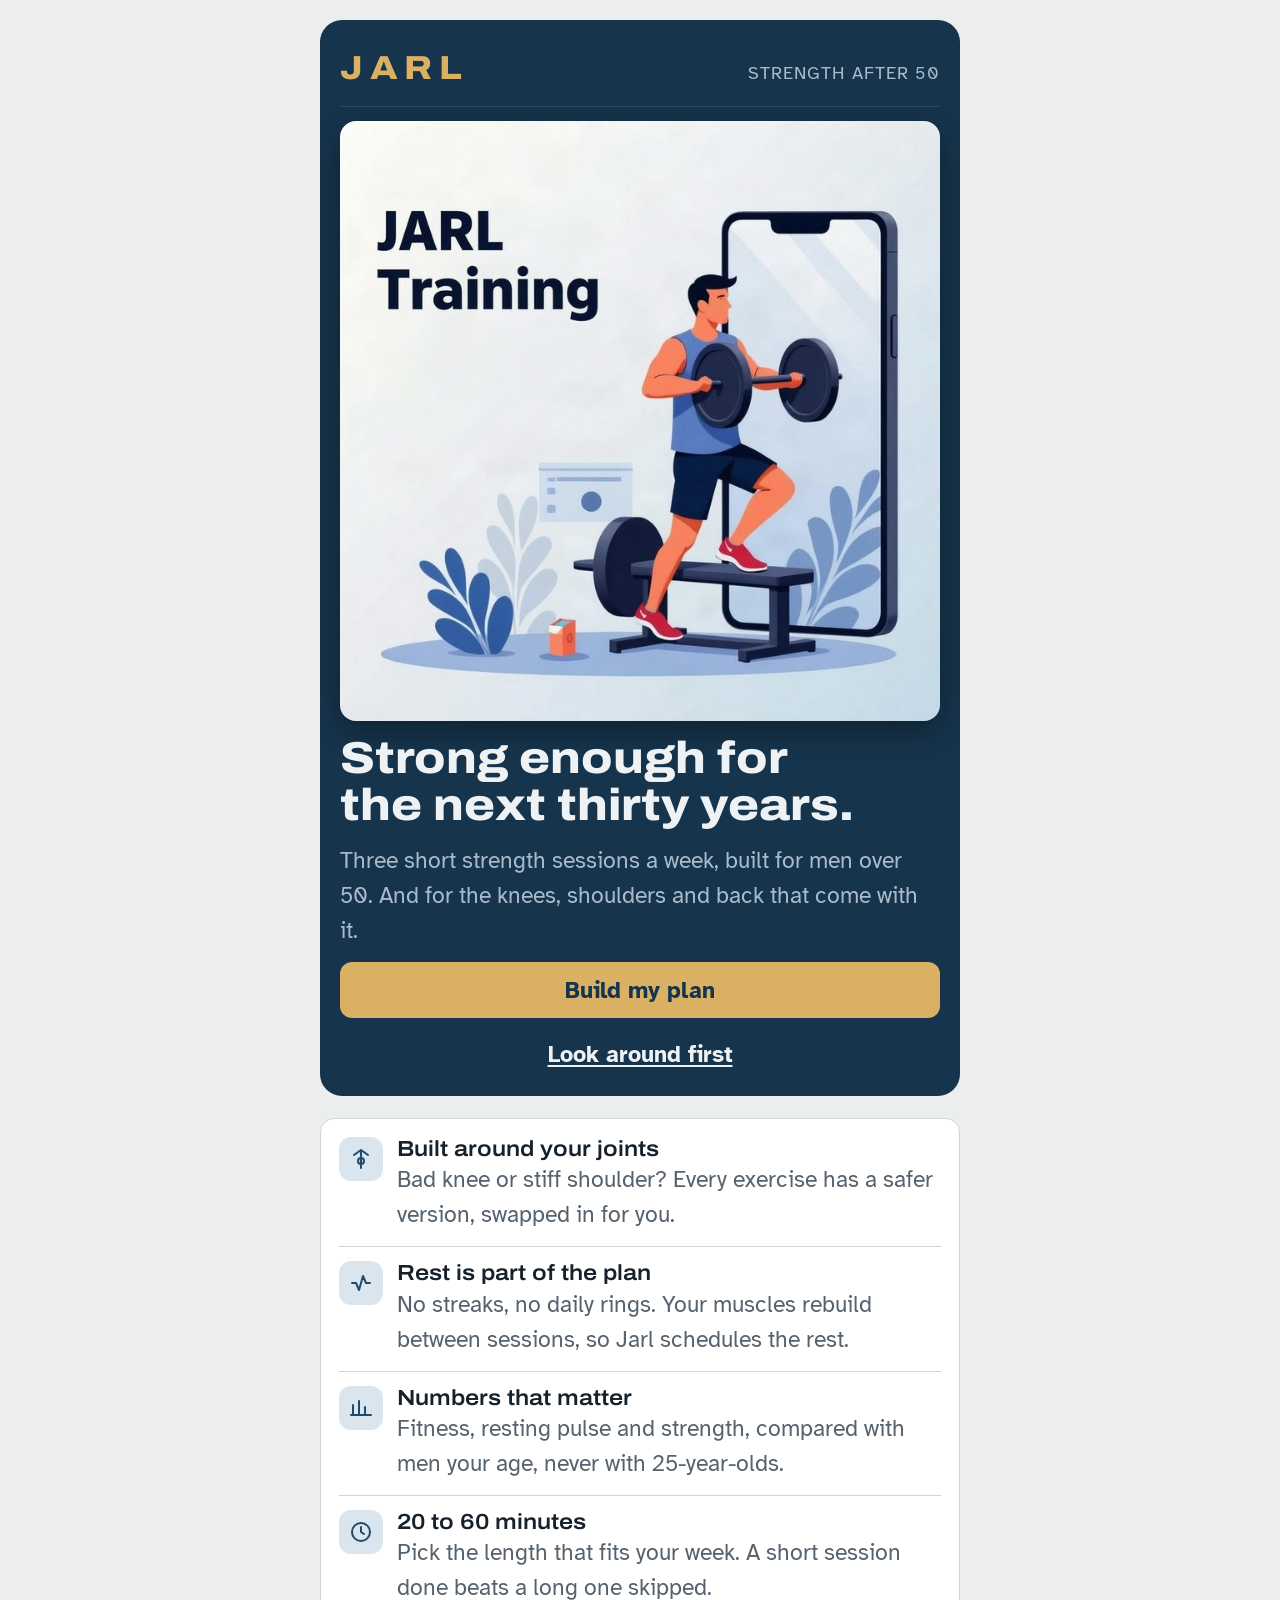
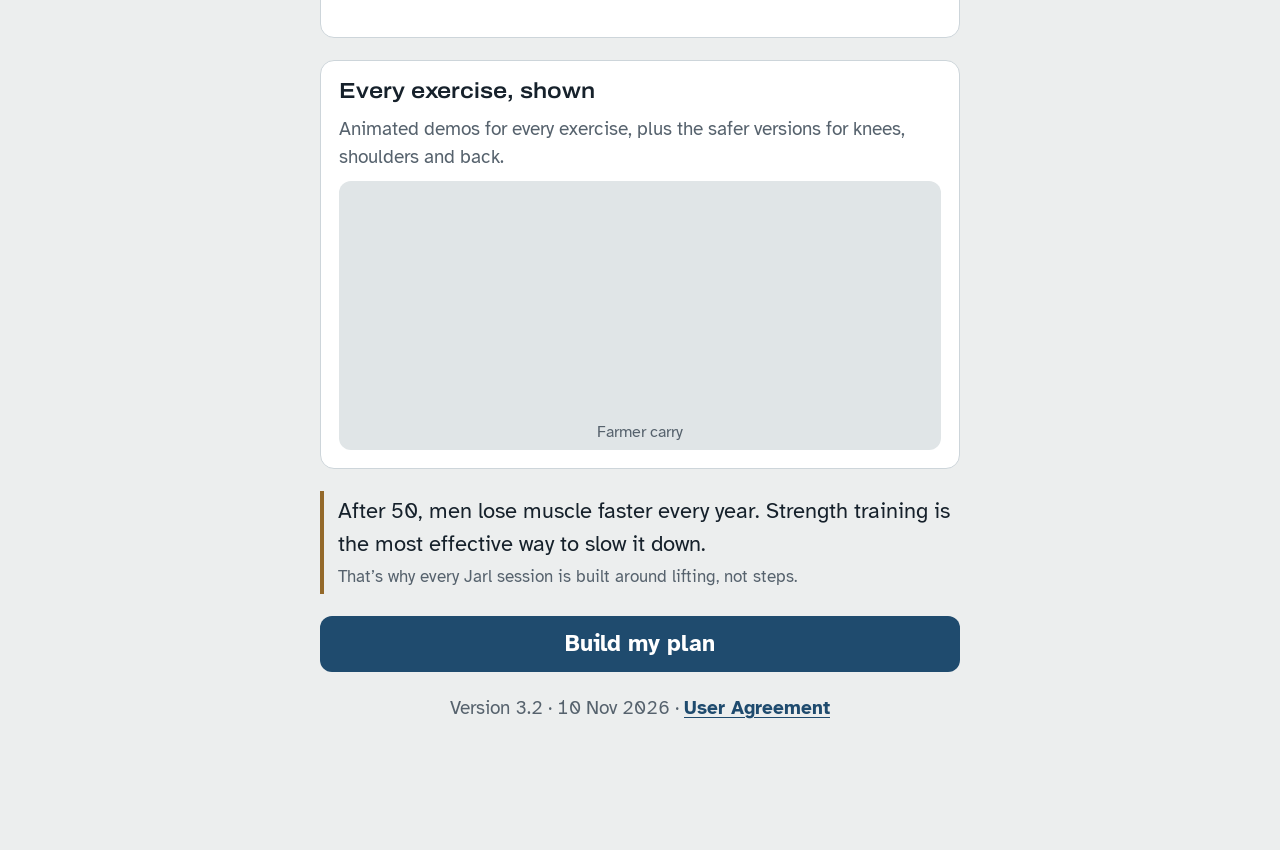
==== commit 8d15a6e6: "Add files via upload" ====
--- a/app.html
+++ b/app.html
@@ -1,9 +1,9 @@
 <!doctype html>
 <html lang="en">
 <head>
+<meta name="robots" content="noindex, nofollow">
 <meta charset="utf-8">
 <meta name="viewport" content="width=device-width, initial-scale=1, maximum-scale=1, user-scalable=no, viewport-fit=cover">
-<meta name="robots" content="noindex, nofollow">
 <meta name="apple-mobile-web-app-capable" content="yes">
 <meta name="mobile-web-app-capable" content="yes">
 <meta name="apple-mobile-web-app-status-bar-style" content="black-translucent">
@@ -21,7 +21,7 @@
   --bg:#ECEEEE; --surface:#FFFFFF; --sunk:#E0E5E7; --ink:#16212B; --muted:#56626D; --line:#CDD5DA;
   --accent:#1F4B6E; --accent-ink:#FFFFFF; --accent-soft:#DAE5EE; --brass:#94692A; --brass-soft:#F0E5D1;
   --rest:#3E6B58; --rest-soft:#DCE9E2; --warn:#A0551C; --warn-soft:#F5E3D3; --alert:#B3261E; --alert-soft:#F8DEDA;
-  --far:#A5AFB8; --eq:#B9C2C9; --eqsoft:#E3E8EB;
+  --far:#A5AFB8;--fskin:#E0AE8B;--fskin2:#C9906C;--fshirt:var(--accent);--fshorts:#3D4A57;--fshoe:#2A3138;--fhair:#9AA2AA; --eq:#B9C2C9; --eqsoft:#E3E8EB;
   --z1:#8A949C; --z2:#2F7FC1; --z3:#2E9A5B; --z4:#DB8216; --z5:#D23B2E;
   --display:'Archivo','Arial Narrow',Arial,sans-serif;
   --body:'Atkinson Hyperlegible',system-ui,-apple-system,'Segoe UI',sans-serif;
@@ -33,13 +33,13 @@
   --bg:#0E151C; --surface:#152029; --sunk:#1C2934; --ink:#E4EAEF; --muted:#9AA8B4; --line:#2A3845;
   --accent:#8CB9DA; --accent-ink:#0B1520; --accent-soft:#1B3043; --brass:#D6AD62; --brass-soft:#33291A;
   --rest:#86BFA3; --rest-soft:#1A2F25; --warn:#E0A060; --warn-soft:#35261A; --alert:#F2A097; --alert-soft:#3A201D;
-  --far:#56636F; --eq:#3E4D5A; --eqsoft:#1E2A35; --z1:#9AA6AF; --z2:#5AA6E6; --z3:#55C285; --z4:#F0A44A; --z5:#F0695C; color-scheme:dark }
+  --far:#56636F;--fskin:#D9A684;--fskin2:#B98762;--fshirt:var(--accent);--fshorts:#7E8B97;--fshoe:#C3CBD2;--fhair:#A8B0B8; --eq:#3E4D5A; --eqsoft:#1E2A35; --z1:#9AA6AF; --z2:#5AA6E6; --z3:#55C285; --z4:#F0A44A; --z5:#F0695C; color-scheme:dark }
   :root:not([data-theme="light"])[data-scheme="pine"]{--accent:#72B891; --accent-soft:#1F3328; --accent-ink:#0F1A14;} }
 :root[data-theme="dark"]{
   --bg:#0E151C; --surface:#152029; --sunk:#1C2934; --ink:#E4EAEF; --muted:#9AA8B4; --line:#2A3845;
   --accent:#8CB9DA; --accent-ink:#0B1520; --accent-soft:#1B3043; --brass:#D6AD62; --brass-soft:#33291A;
   --rest:#86BFA3; --rest-soft:#1A2F25; --warn:#E0A060; --warn-soft:#35261A; --alert:#F2A097; --alert-soft:#3A201D;
-  --far:#56636F; --eq:#3E4D5A; --eqsoft:#1E2A35; --z1:#9AA6AF; --z2:#5AA6E6; --z3:#55C285; --z4:#F0A44A; --z5:#F0695C; color-scheme:dark }
+  --far:#56636F;--fskin:#D9A684;--fskin2:#B98762;--fshirt:var(--accent);--fshorts:#7E8B97;--fshoe:#C3CBD2;--fhair:#A8B0B8; --eq:#3E4D5A; --eqsoft:#1E2A35; --z1:#9AA6AF; --z2:#5AA6E6; --z3:#55C285; --z4:#F0A44A; --z5:#F0695C; color-scheme:dark }
 :root[data-theme="dark"][data-scheme="pine"]{--accent:#72B891; --accent-soft:#1F3328; --accent-ink:#0F1A14;}
 
 *{box-sizing:border-box}
@@ -90,7 +90,7 @@
 .maplegend i{width:12px;height:12px;border-radius:3px;background:var(--accent);display:inline-block}
 details.map summary{cursor:pointer;color:var(--accent);font-weight:700;font-size:.9rem;list-style:none}
 details.map summary::-webkit-details-marker{display:none}
-#player.dark{--bg:#0E151C; --surface:#152029; --sunk:#1C2934; --ink:#E4EAEF; --muted:#9AA8B4; --line:#2A3845; --accent:#8CB9DA; --accent-ink:#0B1520; --accent-soft:#1B3043; --brass:#D6AD62; --rest-soft:#1A2F25; --far:#56636F; --eq:#3E4D5A; --eqsoft:#1E2A35; --z1:#9AA6AF; --z2:#5AA6E6; --z3:#55C285; --z4:#F0A44A; --z5:#F0695C; color-scheme:dark; background:var(--bg); color:var(--ink)}
+#player.dark{--bg:#0E151C; --surface:#152029; --sunk:#1C2934; --ink:#E4EAEF; --muted:#9AA8B4; --line:#2A3845; --accent:#8CB9DA; --accent-ink:#0B1520; --accent-soft:#1B3043; --brass:#D6AD62; --rest-soft:#1A2F25; --far:#56636F;--fskin:#D9A684;--fskin2:#B98762;--fshirt:var(--accent);--fshorts:#7E8B97;--fshoe:#C3CBD2;--fhair:#A8B0B8; --eq:#3E4D5A; --eqsoft:#1E2A35; --z1:#9AA6AF; --z2:#5AA6E6; --z3:#55C285; --z4:#F0A44A; --z5:#F0695C; color-scheme:dark; background:var(--bg); color:var(--ink)}
 /* 1.7 */
 .ckgrid{display:grid;grid-template-columns:1fr 1fr;gap:8px}
 .ta{width:100%;min-height:104px;border:1px solid var(--line);border-radius:12px;padding:12px;font:inherit;background:var(--bg);color:var(--ink);resize:vertical}
@@ -283,7 +283,7 @@
 <div id="sheet" hidden></div>
 
 <script>
-const APP_VERSION='3.1', APP_DATE='10 Nov 2026';
+const APP_VERSION='3.2', APP_DATE='10 Nov 2026';
 const DAY = 864e5;
 const today0=()=>{const d=new Date();d.setHours(0,0,0,0);return d.getTime()};
 let T0 = today0();
@@ -987,7 +987,57 @@
   k=k<.5?2*k*k:1-Math.pow(-2*k+2,2)/2;
   return mix(F[0],F[1],k);
 }
-function drawAnim(name,ms){const spec=ANIM[name]; if(!spec) return ''; const f=poseAt(spec,ms); return spec.view==='front'?drawFront(spec,f):drawSide(spec,f);}
+/* ---------- Human figure (3.2): tapered limbs, clothes, skin and a face. Same poses as the line figure. ---------- */
+const FIG={skin:'var(--fskin)',skin2:'var(--fskin2)',shirt:'var(--fshirt)',shorts:'var(--fshorts)',shoe:'var(--fshoe)',hair:'var(--fhair)'};
+const Ln=(a,b,w,c)=>`<line x1="${a[0].toFixed(1)}" y1="${a[1].toFixed(1)}" x2="${b[0].toFixed(1)}" y2="${b[1].toFixed(1)}" stroke="${c}" stroke-width="${w}" stroke-linecap="round"/>`;
+const along=(a,b,k)=>[a[0]+(b[0]-a[0])*k,a[1]+(b[1]-a[1])*k];
+function figLeg(L){ const [hip,kn,an,toe]=L;
+  return Ln(hip,kn,12,FIG.skin)+Ln(kn,an,9,FIG.skin)+Ln(hip,along(hip,kn,.62),14,FIG.shorts)
+    +`<circle cx="${an[0].toFixed(1)}" cy="${an[1].toFixed(1)}" r="4.6" fill="${FIG.shoe}"/>`+Ln(an,toe,7,FIG.shoe); }
+function figArm(A){ const [sh,el,ha]=A;
+  return Ln(sh,el,9,FIG.skin)+Ln(el,ha,7.5,FIG.skin)+Ln(sh,along(sh,el,.42),11.5,FIG.shirt)
+    +`<circle cx="${ha[0].toFixed(1)}" cy="${ha[1].toFixed(1)}" r="4.4" fill="${FIG.skin}"/>`; }
+function figTorso(P){ const [hx,hy]=P.hip,[sx,sy]=P.sh, dx=sx-hx, dy=sy-hy, d=Math.hypot(dx,dy)||1, nx=-dy/d, ny=dx/d;
+  if(P.ctrl) return `<path d="M${hx.toFixed(1)},${hy.toFixed(1)} Q${P.ctrl[0].toFixed(1)},${P.ctrl[1].toFixed(1)} ${sx.toFixed(1)},${sy.toFixed(1)}" fill="none" stroke="${FIG.shirt}" stroke-width="18" stroke-linecap="round"/>`+`<circle cx="${hx.toFixed(1)}" cy="${hy.toFixed(1)}" r="8.5" fill="${FIG.shorts}"/>`;
+  // Chest a little deeper than the waist, on the front side
+  const p=[[hx+nx*6.5,hy+ny*6.5],[hx-nx*6.5,hy-ny*6.5],[sx-nx*8,sy-ny*8],[sx+nx*9.5,sy+ny*9.5]].map(q=>q[0].toFixed(1)+','+q[1].toFixed(1)).join(' ');
+  return `<polygon points="${p}" fill="${FIG.shirt}" stroke="${FIG.shirt}" stroke-width="6" stroke-linejoin="round"/>`+`<circle cx="${hx.toFixed(1)}" cy="${hy.toFixed(1)}" r="8.5" fill="${FIG.shorts}"/>`; }
+function figHead(c,ang,neck,sh){ const r=(180-ang).toFixed(1);
+  return Ln(sh,neck,7.5,FIG.skin)+`<g transform="translate(${c[0].toFixed(1)},${c[1].toFixed(1)}) rotate(${r})">
+    <ellipse cx="0" cy="-.5" rx="9.4" ry="10.6" fill="${FIG.skin}"/>
+    <path d="M-9.6,1.5 A9.6 10.8 0 0 1 8.6,-5.4 Q3,-5.8 -1.5,-2.6 Q-5,.2 -9.6,1.5 Z" fill="${FIG.hair}"/>
+    <path d="M8.6,-1.6 L11.8,2.2 L8.4,3.4 Z" fill="${FIG.skin}"/>
+    <ellipse cx="-1.6" cy="1" rx="2" ry="2.8" fill="${FIG.skin2}"/>
+  </g>`; }
+function drawSideHuman(spec,f){
+  const P=sidePose(f,spec), p=spec.p||{};
+  let s=`<line x1="10" y1="${FLOOR}" x2="230" y2="${FLOOR}" stroke="var(--eq)" stroke-width="2"/>`;
+  s+=`<g opacity=".42">${figLeg(P.far.leg)}${figArm(P.far.arm)}</g>`+drawProps(spec,P);
+  if(p.cable){const h=P.near.arm[2];s+=`<circle cx="${p.cable[0]}" cy="${p.cable[1]}" r="5" fill="var(--eq)"/><line x1="${p.cable[0]}" y1="${p.cable[1]}" x2="${h[0]}" y2="${h[1]}" stroke="var(--eq)" stroke-width="2"${p.cable[2]?' stroke-dasharray="4 4"':''}/>`}
+  if(p.plate){const [k,a]=[P.near.leg[1],P.near.leg[2]],ang=Math.atan2(a[1]-k[1],a[0]-k[0])*180/Math.PI;s+=`<rect x="-3" y="-16" width="6" height="32" rx="2" fill="var(--eq)" transform="translate(${a[0]+5*Math.cos(rad(ang))},${a[1]+5*Math.sin(rad(ang))}) rotate(${ang})"/>`}
+  s+=figLeg(P.near.leg)+figTorso(P)+figHead(P.head,f.t+(f.nod||0),P.neck,P.sh)+figArm(P.near.arm);
+  const dbE=h=>`<circle cx="${h[0]}" cy="${h[1]}" r="7.5" fill="var(--brass)"/><circle cx="${h[0]}" cy="${h[1]}" r="2.5" fill="var(--bg)"/>`;
+  if(p.db==='both') s+=dbE(P.far.arm[2])+dbE(P.near.arm[2]); if(p.db==='n') s+=dbE(P.near.arm[2]);
+  if(p.goblet){const h=lerpP(P.near.arm[2],P.far.arm[2],.5);s+=`<rect x="${h[0]-4}" y="${h[1]-12}" width="8" height="24" rx="2" fill="var(--brass)"/><rect x="${h[0]-8}" y="${h[1]-14}" width="16" height="6" rx="2" fill="var(--brass)"/><rect x="${h[0]-8}" y="${h[1]+8}" width="16" height="6" rx="2" fill="var(--brass)"/>`}
+  if(p.bar){const h=P.near.arm[2];s+=`<circle cx="${h[0]}" cy="${h[1]}" r="4" fill="var(--brass)"/>`}
+  if(p.dbHip){s+=`<circle cx="${P.hip[0]}" cy="${P.hip[1]-10}" r="7.5" fill="var(--brass)"/><circle cx="${P.hip[0]}" cy="${P.hip[1]-10}" r="2.5" fill="var(--bg)"/>`}
+  return s;
+}
+function drawFrontHuman(spec,f){
+  const P=frontPose(f), p=spec.p||{}, x=P.x, y=P.y;
+  let s=`<line x1="10" y1="${FLOOR}" x2="230" y2="${FLOOR}" stroke="var(--eq)" stroke-width="2"/>`;
+  const leg=d=>{const hip=[x+8*d,y],kn=[x+10*d,y+39],an=[x+12*d,FLOOR-3];
+    return Ln(hip,kn,12,FIG.skin)+Ln(kn,an,9,FIG.skin)+Ln(hip,along(hip,kn,.62),14,FIG.shorts)+`<rect x="${(an[0]-(d<0?11:3)).toFixed(1)}" y="${FLOOR-6}" width="14" height="6" rx="3" fill="${FIG.shoe}"/>`;};
+  s+=leg(-1)+leg(1)+`<rect x="${x-15}" y="${y-8}" width="30" height="14" rx="6" fill="${FIG.shorts}"/>`;
+  s+=`<polygon points="${[[x-12,y+2],[x+12,y+2],[P.shR[0]+3,P.shR[1]+2],[P.shL[0]-3,P.shL[1]+2]].map(q=>q.join(',')).join(' ')}" fill="${FIG.shirt}" stroke="${FIG.shirt}" stroke-width="8" stroke-linejoin="round"/>`;
+  s+=figArm([P.shR,P.eR,P.hR])+figArm([P.shL,P.eL,P.hL]);
+  s+=Ln([x,y-52],[x,y-58],8,FIG.skin)+`<ellipse cx="${x}" cy="${y-66}" rx="9.6" ry="11" fill="${FIG.skin}"/><path d="M${x-9.8},${y-65} A9.8 11 0 0 1 ${x+9.8},${y-65} Q${x+7},${y-73} ${x},${y-73} Q${x-7},${y-73} ${x-9.8},${y-65} Z" fill="${FIG.hair}"/>`
+    +`<ellipse cx="${x-10}" cy="${y-64}" rx="2" ry="3" fill="${FIG.skin2}"/><ellipse cx="${x+10}" cy="${y-64}" rx="2" ry="3" fill="${FIG.skin2}"/>`;
+  const db=(h)=>`<rect x="${h[0]-11}" y="${h[1]-3}" width="22" height="6" rx="2" fill="var(--brass)"/><rect x="${h[0]-13}" y="${h[1]-7}" width="6" height="14" rx="2" fill="var(--brass)"/><rect x="${h[0]+7}" y="${h[1]-7}" width="6" height="14" rx="2" fill="var(--brass)"/>`;
+  if(p.db==='both') s+=db(P.hR)+db(P.hL); if(p.db==='r') s+=db(P.hR);
+  return s;
+}
+function drawAnim(name,ms){const spec=ANIM[name]; if(!spec) return ''; const f=poseAt(spec,ms); if((spec.p||{}).suit) return drawSide(spec,f); return spec.view==='front'?drawFrontHuman(spec,f):drawSideHuman(spec,f);}
 const ANIMS=new Set(); let rafOn=false;
 const REDUCED=(()=>{try{return matchMedia('(prefers-reduced-motion: reduce)').matches}catch(e){return false}})();
 function mountAnims(root=document){
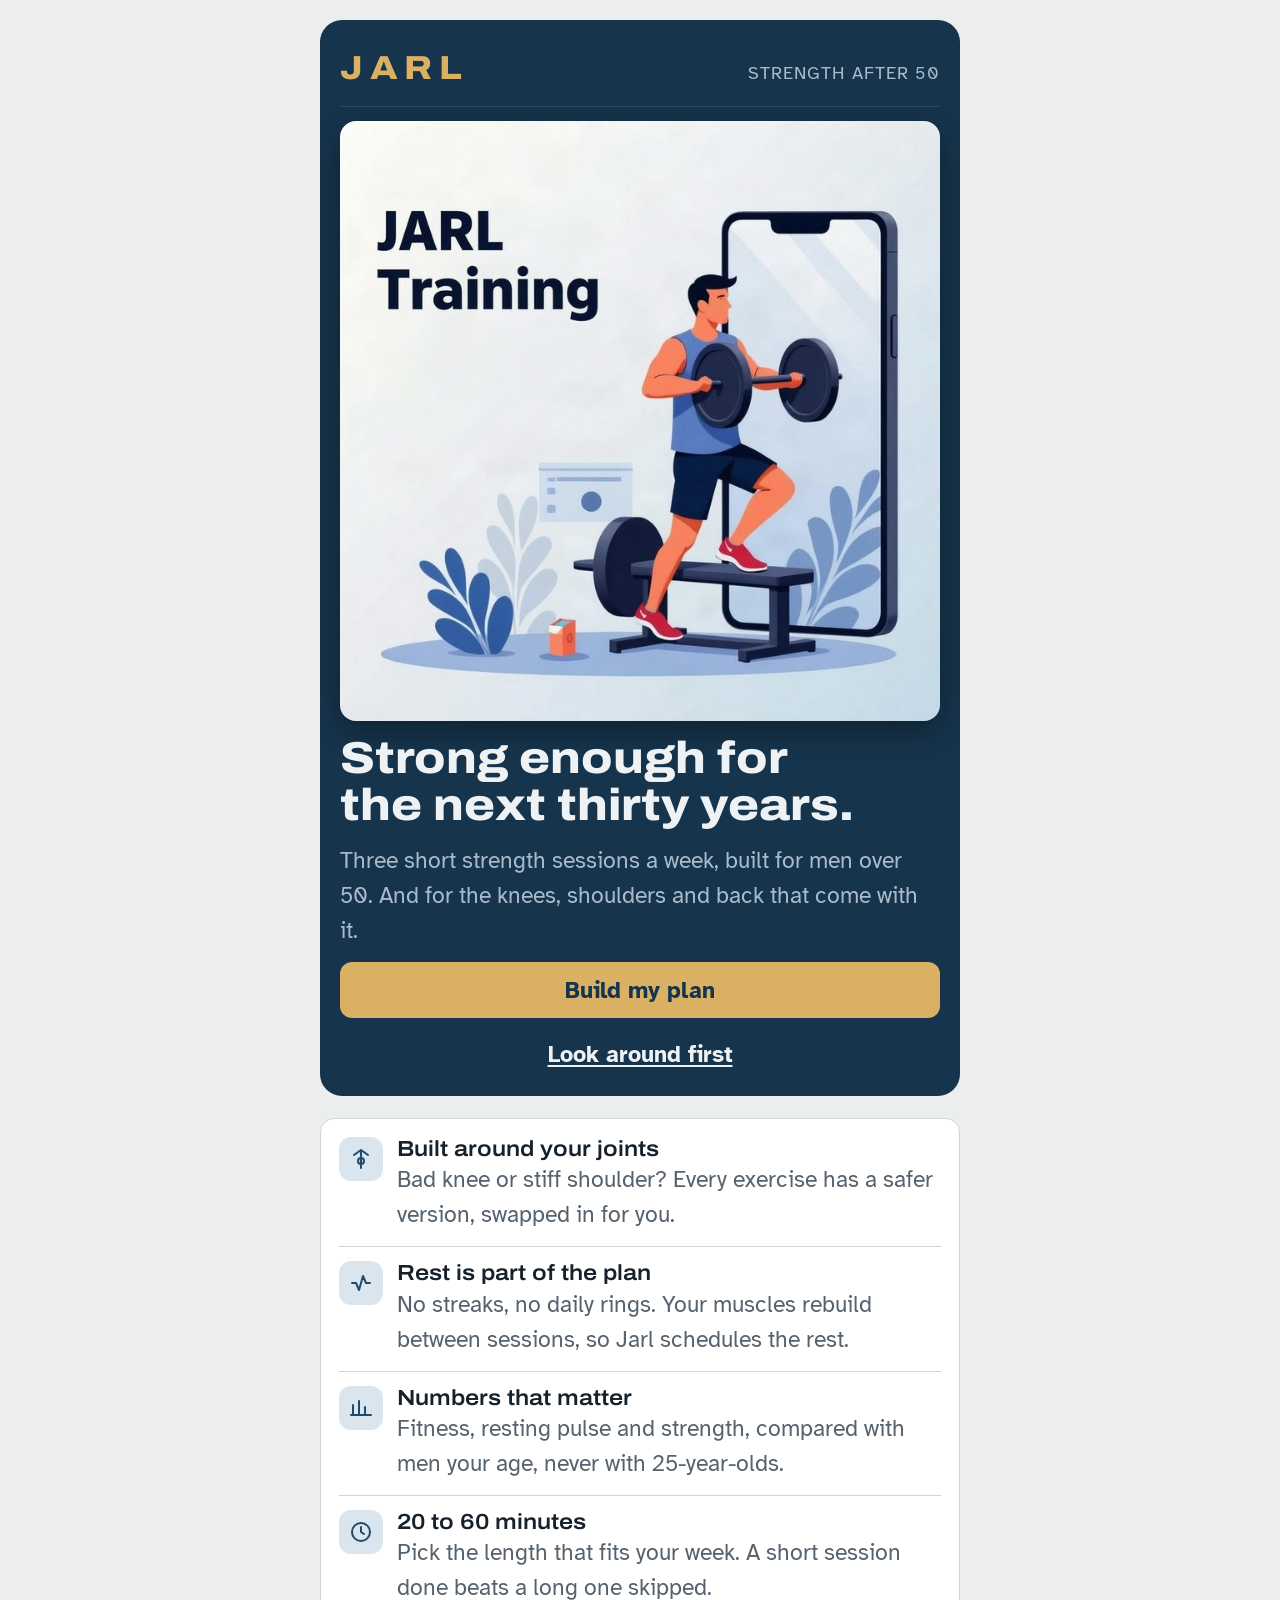
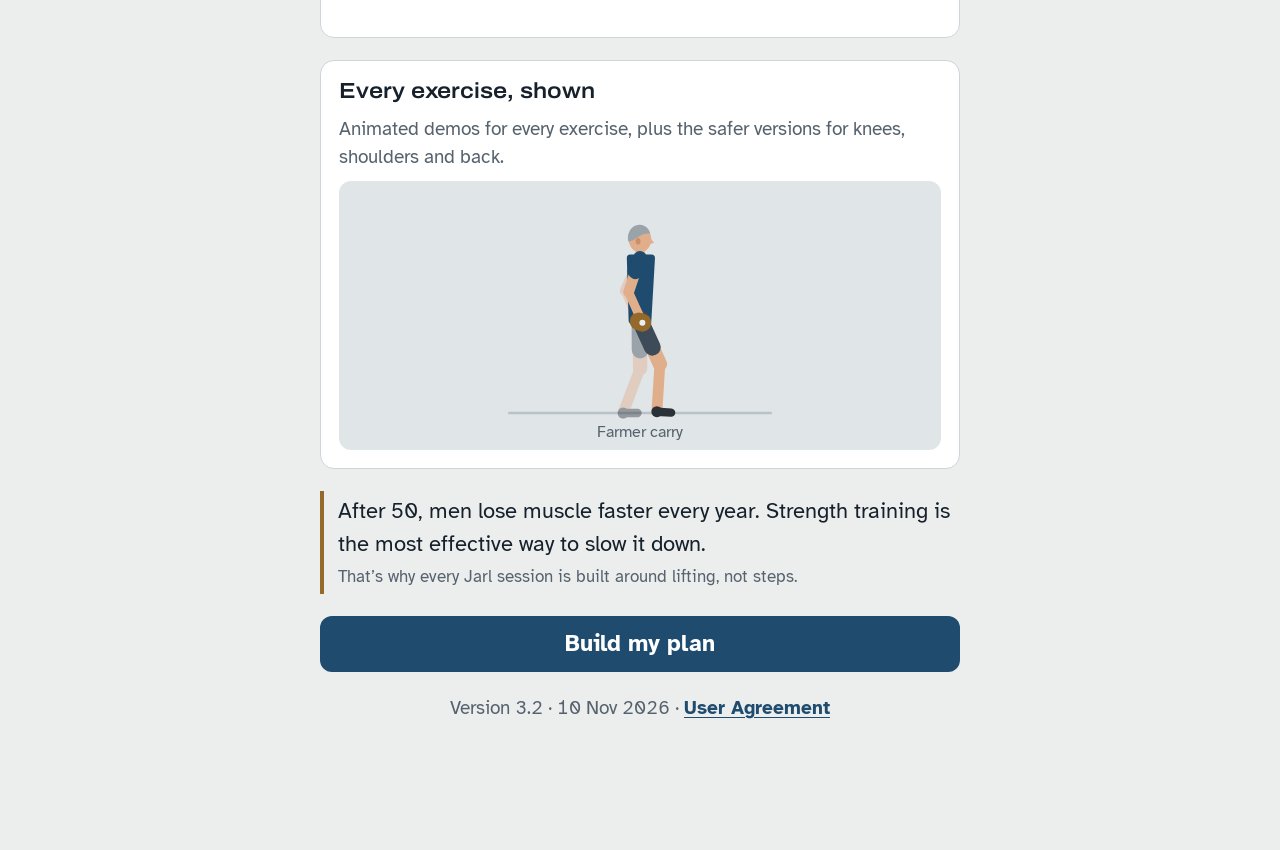
==== commit fc4e2a8e: "Add files via upload" ====
--- a/app.html
+++ b/app.html
@@ -225,6 +225,7 @@
 #player{position:fixed;inset:0;background:var(--bg);overflow-y:auto;z-index:20;padding-top:env(safe-area-inset-top,0px)}
 .phead{position:sticky;top:0;background:var(--bg);z-index:2;border-bottom:1px solid var(--line)}
 .phead .in{max-width:var(--col,480px);margin:0 auto;padding:12px 20px;display:flex;align-items:center;justify-content:space-between;gap:12px}
+.phead .in>div:first-child{flex-shrink:0}.phead .hr{min-width:0;flex-shrink:1;overflow:hidden}.phead .hr svg{flex-shrink:0}.phead .hr small{overflow:hidden;text-overflow:ellipsis}.phead .btn{flex-shrink:0}@media (max-width:459px){.phead .hr .zn{display:none}}@media (max-width:349px){.phead .hr{padding:5px 9px;gap:4px}.phead .btn.ghost{padding-left:12px;padding-right:12px}}
 @media (max-width:389px){.phead .in{padding:12px 14px;gap:8px}.phead .in b{font-size:.95em}}
 @media (max-width:349px){.phead .in{padding:10px 10px;gap:6px}.phead .in b{white-space:normal!important}}
 .pwrap{max-width:var(--col,480px);margin:0 auto;padding-inline:20px;padding-block:18px 160px;display:flex;flex-direction:column;gap:12px}
@@ -1583,7 +1584,7 @@
   if(on&&!P.real){ const target=P.idx===-1?96:84, tau=P.idx===-1?60:32;
     P.hr=target+(P.hr-target)*Math.exp(-dt/tau)+(Math.random()-.5)*.8; P.hrLog.push(P.hr); }
   const fresh=P.real?(P.hr&&now-P.lastHrAt<(P.hrSrc==='bluetooth'?15000:180000)):on;
-  if(on){ const c=$('#hrchip'); if(c){ if(fresh){const z=zone(P.hr); c.style.setProperty('--hrc',z[1]); c.innerHTML=`${HEART}${Math.round(P.hr)}<small>${z[0]}</small>`;} else {c.style.setProperty('--hrc','var(--muted)'); c.innerHTML=`${HEART}<small>${P.real&&!P.lastHrAt&&now-P.t0>90000?'No live pulse':state.hrdev?'Waiting for '+esc(state.hrdev.name):'Waiting for watch'}</small>`;} }
+  if(on){ const c=$('#hrchip'); if(c){ if(fresh){const z=zone(P.hr); c.style.setProperty('--hrc',z[1]); c.innerHTML=`${HEART}${Math.round(P.hr)}<small>Z${z[2]+1}<span class="zn"> ${ZONES[z[2]][1]}</span></small>`;} else {c.style.setProperty('--hrc','var(--muted)'); c.innerHTML=`${HEART}<small>${P.real&&!P.lastHrAt&&now-P.t0>90000?'No live pulse':state.hrdev?'Waiting<span class="zn"> for '+esc(state.hrdev.name)+'</span>':'Waiting<span class="zn"> for watch</span>'}</small>`;} }
     const w=$('#hrwait'); if(w) w.hidden=!(P.real&&!P.lastHrAt&&now-P.t0>45000); }
   const hr=Math.round(P.hr||0), high=on&&fresh&&P.hr>maxHR()*.85, ready=on&&fresh&&P.hr<readyHR();
   const pulseLine=state.hrMed?'Rest until your breathing has settled.':(on&&fresh)?(high?`<b>Pulse ${hr}.</b> That\u2019s high. Take the full rest.`:ready?`<b>Pulse ${hr}.</b> Recovered. Go when you\u2019re ready.`:`Pulse ${hr}. Ready under ${readyHR()}.`):'Rest. Breathe.';
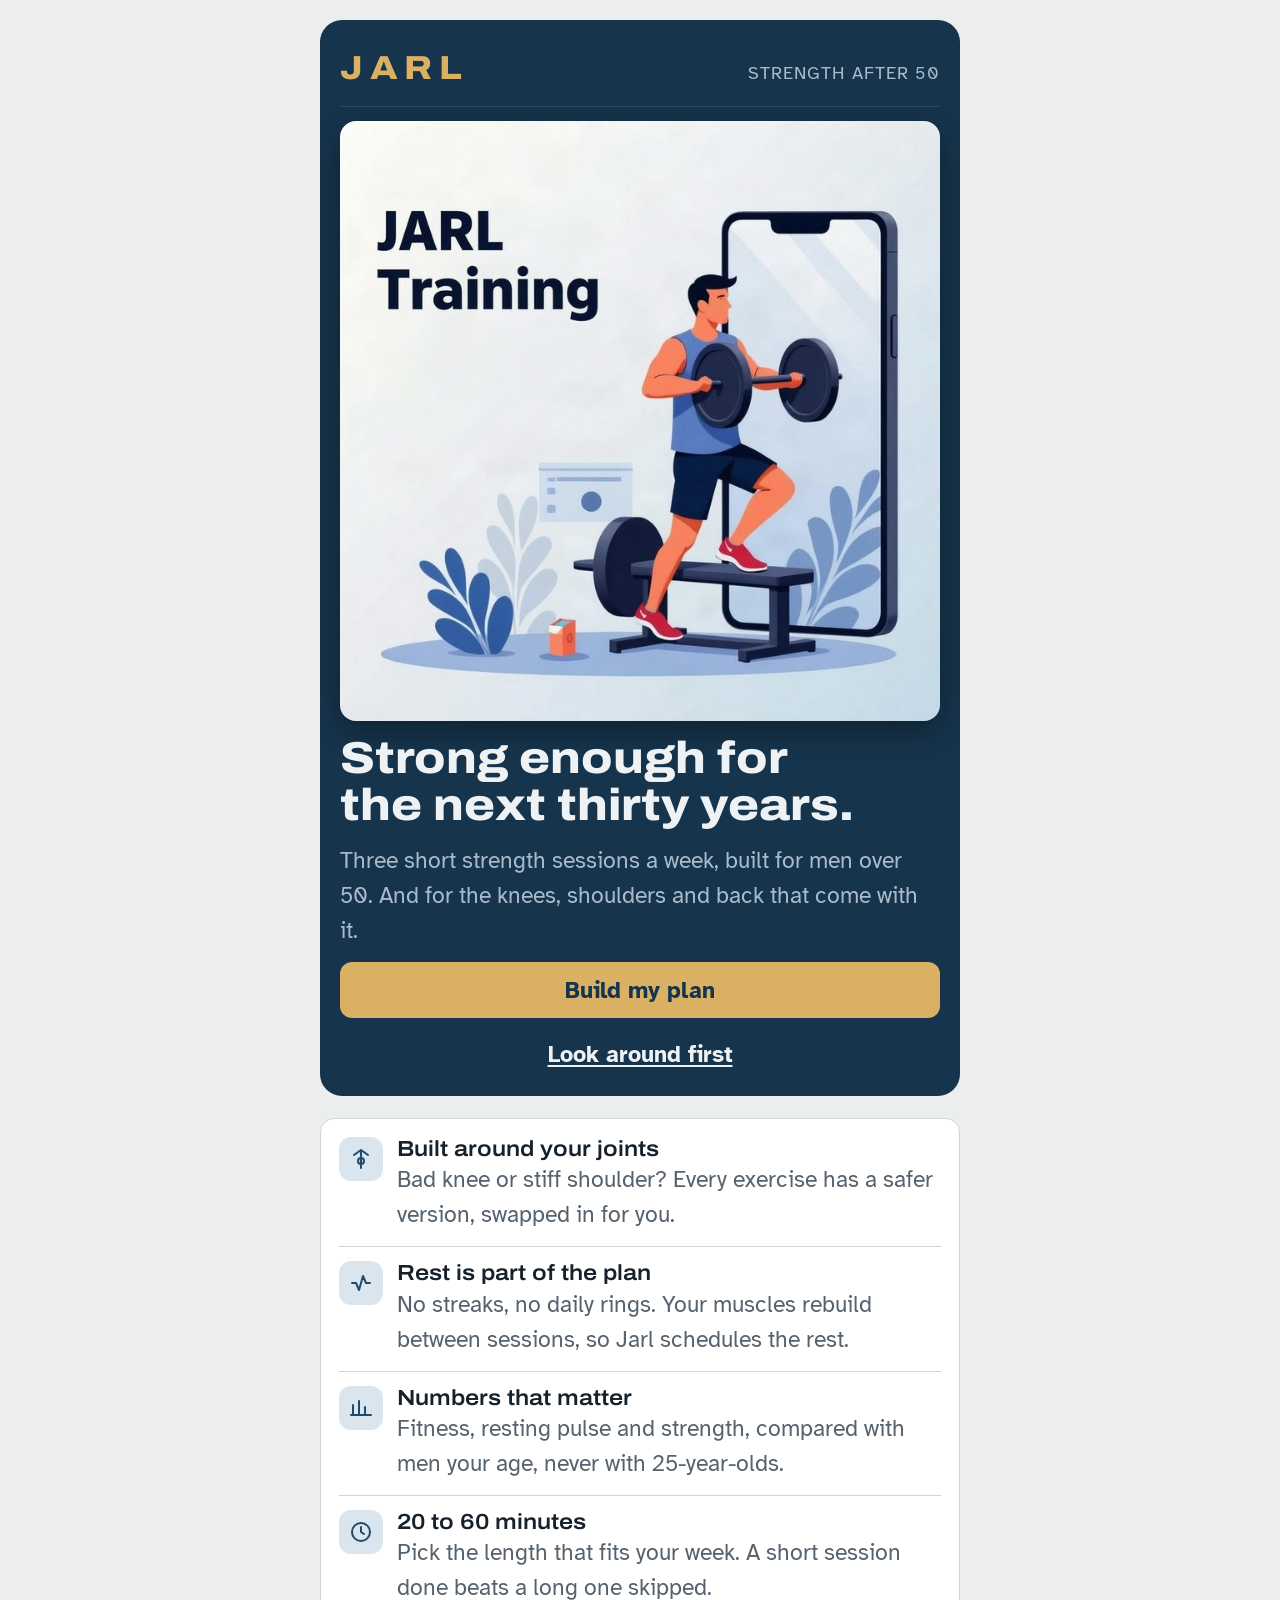
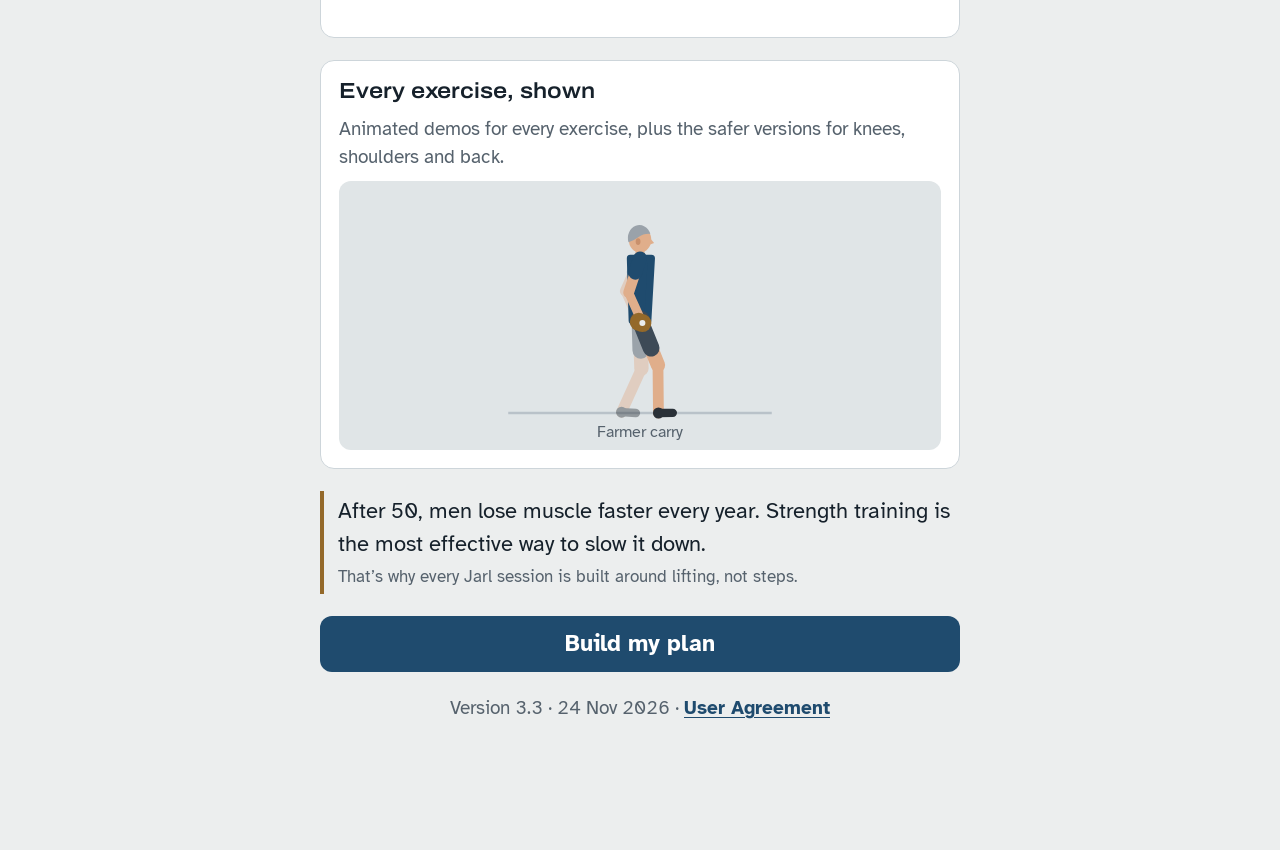
==== commit fcd1d7ed: "App 3.3: smoother exercise animations, walking demos go forward - Walk cycle (Farmer carry, Suitcase" ====
--- a/app.html
+++ b/app.html
@@ -284,7 +284,7 @@
 <div id="sheet" hidden></div>
 
 <script>
-const APP_VERSION='3.2', APP_DATE='10 Nov 2026';
+const APP_VERSION='3.3', APP_DATE='24 Nov 2026';
 const DAY = 864e5;
 const today0=()=>{const d=new Date();d.setHours(0,0,0,0);return d.getTime()};
 let T0 = today0();
@@ -841,7 +841,8 @@
 const S={hip:[120,87],t:180,an:[124,165],af:[118,165]};
 const st=o=>Object.assign({},S,o);
 const W=(an,af,hy,hn)=>({hip:[120,hy],t:180,hn,an,af});
-const walk=(step,hn)=>[W([120+step,165],[120-step,165],88,hn),W([122,157],[118,165],85,hn),W([120-step,165],[120+step,165],88,hn),W([118,165],[122,157],85,hn)];
+// Walking forward on the spot: the planted foot slides back under the body while the other foot swings forward through the air.
+const walk=(step,hn)=>[W([120+step,165],[120-step,165],88,hn),W([118,165],[122,155],85,hn),W([120-step,165],[120+step,165],88,hn),W([122,155],[118,165],85,hn)];
 const bikeF=()=>[0,90,180,270].map(p=>{const r=p*Math.PI/180,c=[130,148],R=13;return {hip:[100,102],t:160,Hn:[152,92],an:[c[0]+R*Math.cos(r),c[1]+R*Math.sin(r)],af:[c[0]-R*Math.cos(r),c[1]-R*Math.sin(r)]}});
 const ANIM={
  'Goblet squat':{p:{goblet:1},f:[st({t:176,hn:[14,24]}),{hip:[100,124],t:150,hn:[18,22],an:[124,165],af:[118,165]}]},
@@ -903,13 +904,15 @@
 ANIM['Band pushdown']={...ANIM['Triceps pushdown'],p:{cable:[152,-18,1]}};
 ANIM['Bent-over dumbbell row']={p:{db:'both'},f:[{hip:[106,86],t:112,hn:[-3,50],an:[124,165],af:[118,165]},{hip:[106,86],t:112,hn:[-18,26],an:[124,165],af:[118,165]}]};
 ANIM['Dumbbell reverse fly']={p:{db:'both'},f:[{hip:[106,86],t:112,hn:[-3,50],an:[124,165],af:[118,165]},{hip:[106,86],t:112,hn:[8,10],an:[124,165],af:[118,165]}]};
-ANIM['Farmer march']={p:{db:'both'},f:[{hip:[120,87],t:180,hn:[18,46],an:[140,134],af:[118,165]},{hip:[120,87],t:180,hn:[-8,48],an:[124,165],af:[136,136]}]};
+ANIM['Farmer march']={p:{db:'both'},loop:1,cyc:2800,f:[{hip:[120,86],t:180,hn:[2,54],an:[140,134],af:[118,165]},{hip:[120,88],t:180,hn:[2,54],an:[124,165],af:[118,165]},{hip:[120,86],t:180,hn:[2,54],an:[124,165],af:[136,136]},{hip:[120,88],t:180,hn:[2,54],an:[124,165],af:[118,165]}]};
 [['Alternating dumbbell bench press','Dumbbell bench press'],['Close-grip dumbbell press','Dumbbell bench press'],
  ['Band biceps curl','Dumbbell biceps curl'],['Band pull-apart','Band face pull'],['Band row','Band seated row'],['Single-leg stand, eyes closed','Single-leg stand'],['Kettlebell deadlift','Romanian deadlift'],
  ['Single-leg Romanian deadlift','Romanian deadlift'],['Single-arm cable pulldown','Lat pulldown'],['Arnold press','Seated shoulder press'],['Half-kneeling one-arm press','Seated shoulder press'],
- ['Reverse lunge','Split squat'],['Lateral lunge','Split squat'],['Close-grip push-up','Incline push-up'],['Side plank on knees','Side plank'],['Heel-to-toe walk backwards','Heel-to-toe walk'],
+ ['Reverse lunge','Split squat'],['Lateral lunge','Split squat'],['Close-grip push-up','Incline push-up'],['Side plank on knees','Side plank'],
  ['Lateral step-up','Dumbbell step-up'],['Step-down','Low step-up'],['Single-arm cable row','Seated cable row'],['Single-leg glute bridge','Glute bridge'],['Half-kneeling Pallof press','Pallof press'],['Band woodchop','Pallof press'],
  ['Cable lateral raise','Lateral raise'],['Calf raise on a step','Two-leg calf raise'],['Floor back extension','Back extension']].forEach(([a,b])=>{ if(!ANIM[a]&&ANIM[b]) ANIM[a]=ANIM[b]; });
+
+ANIM['Heel-to-toe walk backwards']={...ANIM['Heel-to-toe walk'],f:[...ANIM['Heel-to-toe walk'].f].reverse()};
 
 const rad=a=>a*Math.PI/180, dirA=a=>[Math.sin(rad(a)),Math.cos(rad(a))];
 function ik(A,C,l1,l2,bend){
@@ -919,6 +922,10 @@
   const ex=C[0]-J[0],ey=C[1]-J[1],e=Math.hypot(ex,ey)||1; return [J,[J[0]+l2*ex/e,J[1]+l2*ey/e]];
 }
 const lerp=(a,b,k)=>a+(b-a)*k, lerpP=(a,b,k)=>[lerp(a[0],b[0],k),lerp(a[1],b[1],k)];
+/* Smooth curve through keyframes (Catmull-Rom): no sudden change of speed at each keyframe. */
+const cr=(p0,p1,p2,p3,t)=>{const t2=t*t,t3=t2*t;return .5*(2*p1+(p2-p0)*t+(2*p0-5*p1+4*p2-p3)*t2+(3*p1-p0-3*p2+p3)*t3)};
+function mixC(A,B,C,D,t){const o={};for(const key in B){const b=B[key],a=A[key]??b,c=C[key]??b,d=D[key]??c;o[key]=Array.isArray(b)&&Array.isArray(a)&&Array.isArray(c)&&Array.isArray(d)?[cr(a[0],b[0],c[0],d[0],t),cr(a[1],b[1],c[1],d[1],t)]:typeof b==='number'?cr(a,b,c,d,t):b}return o}
+const ease=k=>k*k*k*(k*(6*k-15)+10); // smootherstep: starts and stops gently
 function mix(A,B,k){const o={};for(const key in A){const a=A[key],b=B[key];o[key]=Array.isArray(a)?lerpP(a,b||a,k):typeof a==='number'?lerp(a,b??a,k):a}return o}
 function sidePose(f,spec){
   const [sx,sy]=dirA(f.t), [nx,ny]=dirA(f.t+(f.nod||0)), hd=f.hd||[0,0], hip=f.hip, sh=[hip[0]+LEN.torso*sx,hip[1]+LEN.torso*sy], neck=[sh[0]+6*nx+hd[0]*.5,sh[1]+6*ny+hd[1]*.5], head=[neck[0]+9*nx+hd[0]*.5,neck[1]+9*ny+hd[1]*.5];
@@ -982,11 +989,15 @@
 }
 function poseAt(spec,ms){
   const F=spec.f, n=F.length;
-  if(spec.loop){const cyc=2000, x=(ms%cyc)/cyc*n, i=Math.floor(x)%n; return mix(F[i],F[(i+1)%n],x-Math.floor(x));}
-  const cyc=spec.hold?3000:3400, x=(ms%cyc)/cyc; // 0-.1 hold, .1-.45 move, .45-.6 hold, .6-.95 back
+  if(spec.loop){ // continuous cycles (walking, carries, bike): smooth curve through all keyframes
+    const cyc=spec.cyc||2000, x=(ms%cyc)/cyc*n, i=Math.floor(x)%n, f=mixC(F[(i-1+n)%n],F[i],F[(i+1)%n],F[(i+2)%n],x-Math.floor(x));
+    for(const k of ['an','af']) if(f[k]&&f[k][1]>FLOOR) f[k]=[f[k][0],FLOOR]; // planted feet never sink into the floor
+    return f;
+  }
+  // Reps: pause, move, pause, move back. Movement starts and stops gently (smootherstep).
+  const cyc=spec.hold?3000:3400, x=(ms%cyc)/cyc;
   let k= x<.1?0 : x<.45?(x-.1)/.35 : x<.6?1 : x<.95?1-(x-.6)/.35 : 0;
-  k=k<.5?2*k*k:1-Math.pow(-2*k+2,2)/2;
-  return mix(F[0],F[1],k);
+  return mix(F[0],F[1],ease(k));
 }
 /* ---------- Human figure (3.2): tapered limbs, clothes, skin and a face. Same poses as the line figure. ---------- */
 const FIG={skin:'var(--fskin)',skin2:'var(--fskin2)',shirt:'var(--fshirt)',shorts:'var(--fshorts)',shoe:'var(--fshoe)',hair:'var(--fhair)'};
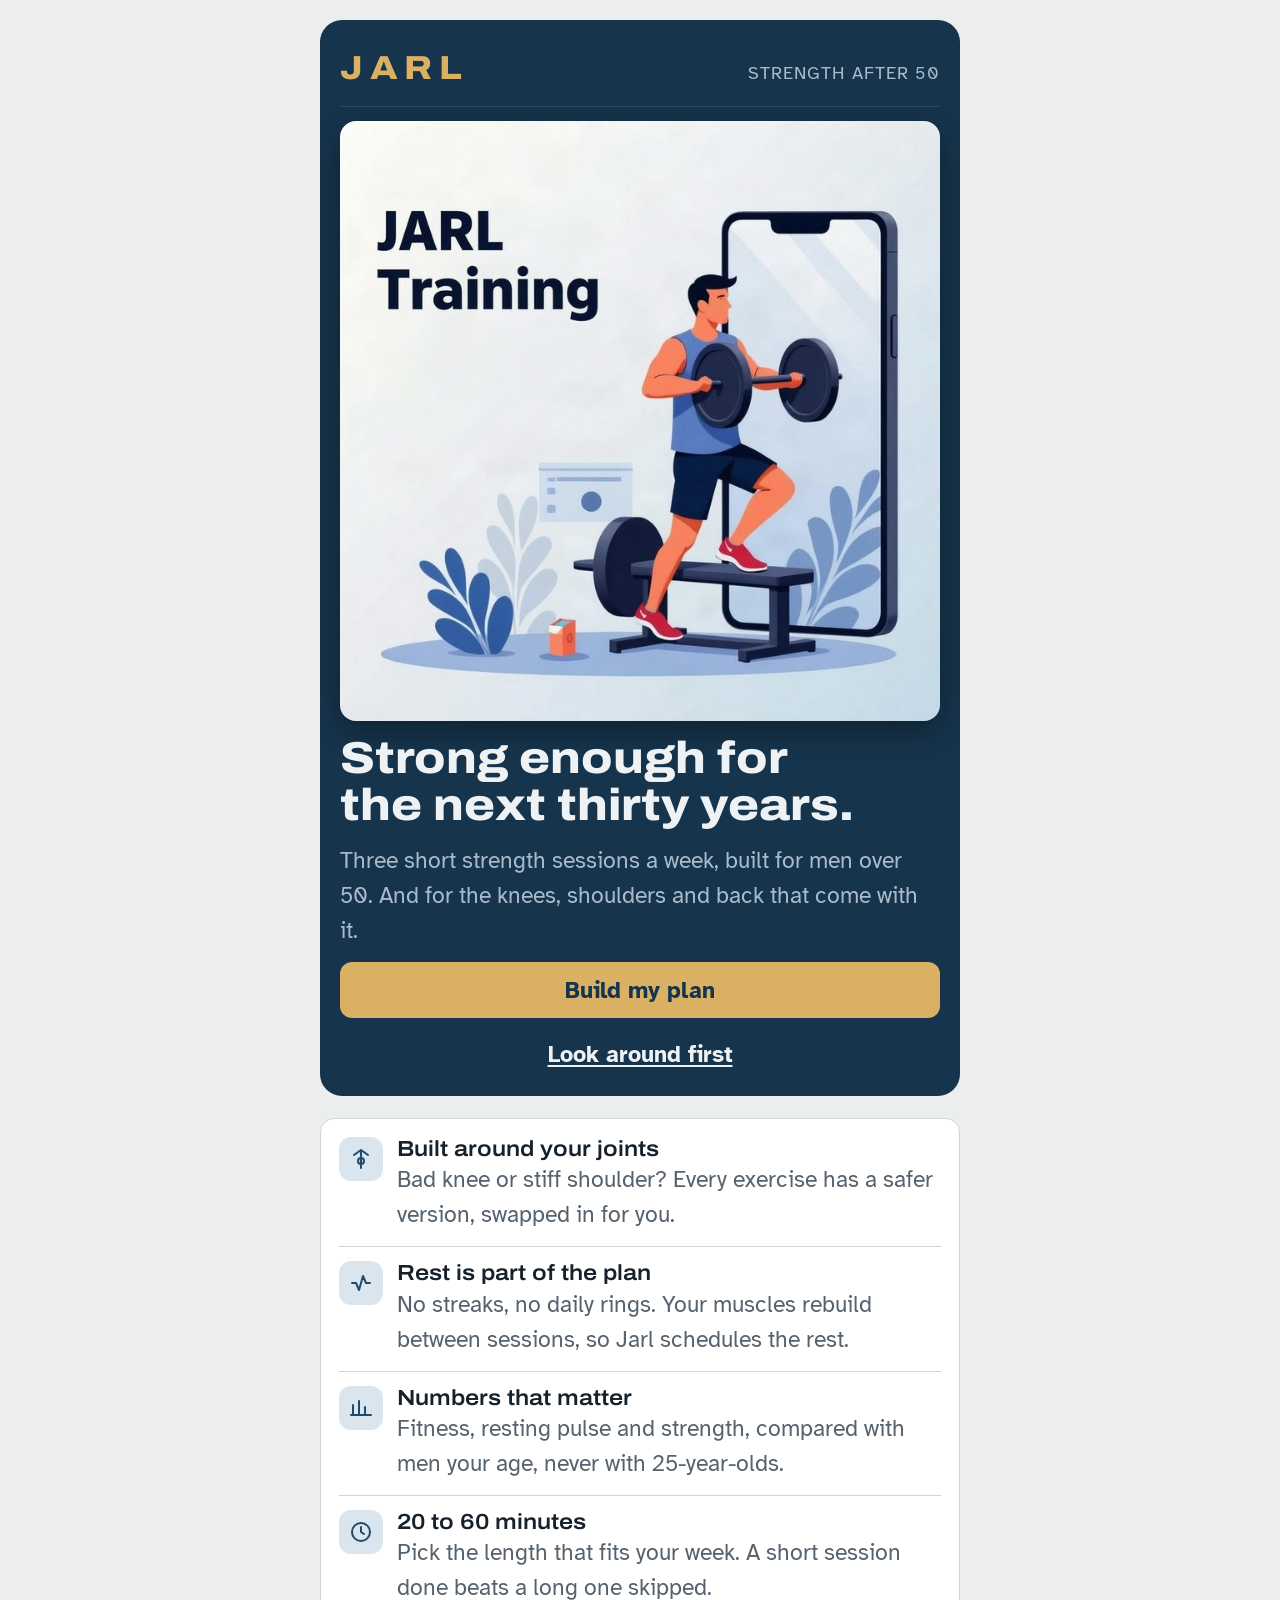
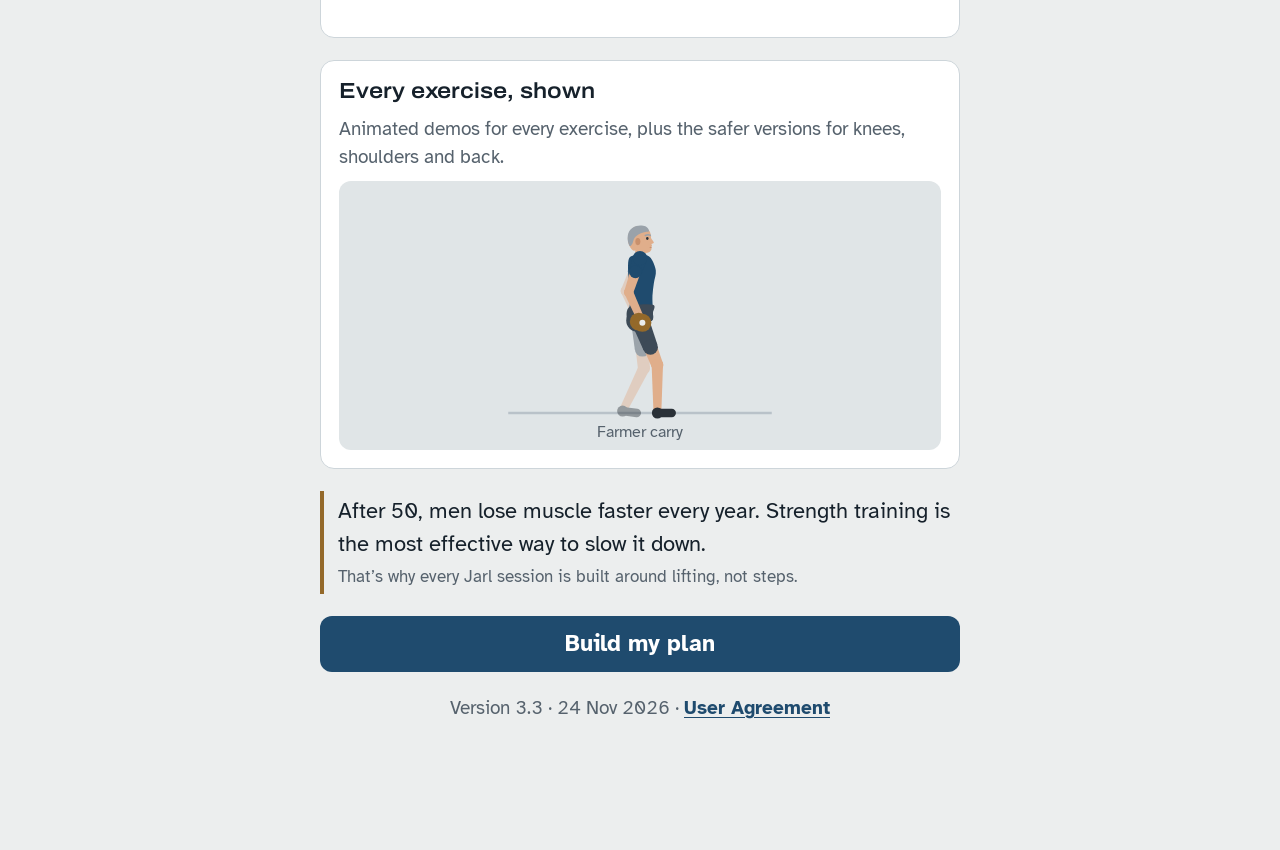
==== commit ae64dc8c: "App 3.3: more human figure in the side view - Torso drawn as a smooth body outline (back, chest, bel" ====
--- a/app.html
+++ b/app.html
@@ -1003,24 +1003,40 @@
 const FIG={skin:'var(--fskin)',skin2:'var(--fskin2)',shirt:'var(--fshirt)',shorts:'var(--fshorts)',shoe:'var(--fshoe)',hair:'var(--fhair)'};
 const Ln=(a,b,w,c)=>`<line x1="${a[0].toFixed(1)}" y1="${a[1].toFixed(1)}" x2="${b[0].toFixed(1)}" y2="${b[1].toFixed(1)}" stroke="${c}" stroke-width="${w}" stroke-linecap="round"/>`;
 const along=(a,b,k)=>[a[0]+(b[0]-a[0])*k,a[1]+(b[1]-a[1])*k];
+// Tapered limb: width w1 at a, w2 at b, rounded at both ends (3.3)
+function tl(a,b,w1,w2,c){const dx=b[0]-a[0],dy=b[1]-a[1],d=Math.hypot(dx,dy)||1,nx=-dy/d,ny=dx/d,h1=w1/2,h2=w2/2,f=v=>v.toFixed(1);
+  return `<path d="M${f(a[0]+nx*h1)},${f(a[1]+ny*h1)} L${f(b[0]+nx*h2)},${f(b[1]+ny*h2)} L${f(b[0]-nx*h2)},${f(b[1]-ny*h2)} L${f(a[0]-nx*h1)},${f(a[1]-ny*h1)} Z" fill="${c}"/><circle cx="${f(a[0])}" cy="${f(a[1])}" r="${f(h1)}" fill="${c}"/><circle cx="${f(b[0])}" cy="${f(b[1])}" r="${f(h2)}" fill="${c}"/>`;}
+// Smooth closed outline through points (Catmull-Rom as cubic Bezier)
+function blob(P,c){const n=P.length,f=v=>v.toFixed(1);let d=`M${f(P[0][0])},${f(P[0][1])}`;
+  for(let i=0;i<n;i++){const p0=P[(i-1+n)%n],p1=P[i],p2=P[(i+1)%n],p3=P[(i+2)%n];
+    d+=` C${f(p1[0]+(p2[0]-p0[0])/6)},${f(p1[1]+(p2[1]-p0[1])/6)} ${f(p2[0]-(p3[0]-p1[0])/6)},${f(p2[1]-(p3[1]-p1[1])/6)} ${f(p2[0])},${f(p2[1])}`;}
+  return `<path d="${d} Z" fill="${c}"/>`;}
 function figLeg(L){ const [hip,kn,an,toe]=L;
-  return Ln(hip,kn,12,FIG.skin)+Ln(kn,an,9,FIG.skin)+Ln(hip,along(hip,kn,.62),14,FIG.shorts)
+  return tl(hip,kn,13,10,FIG.skin)+tl(kn,an,9.5,6.5,FIG.skin)+tl(hip,along(hip,kn,.6),15,12.5,FIG.shorts)
     +`<circle cx="${an[0].toFixed(1)}" cy="${an[1].toFixed(1)}" r="4.6" fill="${FIG.shoe}"/>`+Ln(an,toe,7,FIG.shoe); }
 function figArm(A){ const [sh,el,ha]=A;
-  return Ln(sh,el,9,FIG.skin)+Ln(el,ha,7.5,FIG.skin)+Ln(sh,along(sh,el,.42),11.5,FIG.shirt)
-    +`<circle cx="${ha[0].toFixed(1)}" cy="${ha[1].toFixed(1)}" r="4.4" fill="${FIG.skin}"/>`; }
-function figTorso(P){ const [hx,hy]=P.hip,[sx,sy]=P.sh, dx=sx-hx, dy=sy-hy, d=Math.hypot(dx,dy)||1, nx=-dy/d, ny=dx/d;
-  if(P.ctrl) return `<path d="M${hx.toFixed(1)},${hy.toFixed(1)} Q${P.ctrl[0].toFixed(1)},${P.ctrl[1].toFixed(1)} ${sx.toFixed(1)},${sy.toFixed(1)}" fill="none" stroke="${FIG.shirt}" stroke-width="18" stroke-linecap="round"/>`+`<circle cx="${hx.toFixed(1)}" cy="${hy.toFixed(1)}" r="8.5" fill="${FIG.shorts}"/>`;
-  // Chest a little deeper than the waist, on the front side
-  const p=[[hx+nx*6.5,hy+ny*6.5],[hx-nx*6.5,hy-ny*6.5],[sx-nx*8,sy-ny*8],[sx+nx*9.5,sy+ny*9.5]].map(q=>q[0].toFixed(1)+','+q[1].toFixed(1)).join(' ');
-  return `<polygon points="${p}" fill="${FIG.shirt}" stroke="${FIG.shirt}" stroke-width="6" stroke-linejoin="round"/>`+`<circle cx="${hx.toFixed(1)}" cy="${hy.toFixed(1)}" r="8.5" fill="${FIG.shorts}"/>`; }
+  return tl(sh,el,9.5,7.5,FIG.skin)+tl(el,ha,7.5,6,FIG.skin)+tl(sh,along(sh,el,.4),12,10.5,FIG.shirt)
+    +`<circle cx="${ha[0].toFixed(1)}" cy="${ha[1].toFixed(1)}" r="4.2" fill="${FIG.skin}"/>`; }
+// Torso outline in body coordinates: k = 0 at the hip, 1 at the shoulder; o > 0 is the chest side, o < 0 the back.
+const TORSO=[[-.05,0],[0,-10],[.3,-8.2],[.58,-9],[.83,-10],[1,-9],[1.05,-4],[1.06,3],[1,9],[.8,13.2],[.6,11.6],[.4,10.4],[.18,10.6],[0,10]];
+function figTorso(P){ const [hx,hy]=P.hip,[sx,sy]=P.sh, dx=sx-hx, dy=sy-hy, d=Math.hypot(dx,dy)||1, ux=dx/d, uy=dy/d, nx=-uy, ny=ux;
+  const glute=`<circle cx="${(hx-nx*2).toFixed(1)}" cy="${(hy-ny*2).toFixed(1)}" r="9.5" fill="${FIG.shorts}"/>`;
+  if(P.ctrl) return `<path d="M${hx.toFixed(1)},${hy.toFixed(1)} Q${P.ctrl[0].toFixed(1)},${P.ctrl[1].toFixed(1)} ${sx.toFixed(1)},${sy.toFixed(1)}" fill="none" stroke="${FIG.shirt}" stroke-width="17" stroke-linecap="round"/>`+glute;
+  const pts=TORSO.map(([k,o])=>[hx+ux*d*k+nx*o,hy+uy*d*k+ny*o]);
+  // shorts waistband over the lower torso
+  const band=[[-.05,0],[0,-10.1],[.22,-8.6],[.25,10.7],[.12,10.8],[0,10.1]].map(([k,o])=>[hx+ux*d*k+nx*o,hy+uy*d*k+ny*o]);
+  return blob(pts,FIG.shirt)+blob(band,FIG.shorts)+glute; }
+// Head in profile, facing +x (3.3): skull, forehead, brow, nose, lips, chin and jaw; short grey hair, ear, eye and brow.
+const HEAD=[[-6,8.5],[-9.6,2.5],[-9.6,-5],[-5,-10.8],[2,-11.6],[7.4,-8.2],[9.2,-3.6],[9.3,-1.6],[11.6,2],[9.6,3.2],[10,4.6],[9.2,5.8],[9.6,7.6],[7.4,10.2],[2.5,10.4],[-1.5,8]];
+const HAIR=[[7.6,-7.6],[4.5,-11.6],[-3,-11.8],[-9,-7.4],[-10.3,-.5],[-8.6,4.8],[-6.4,3],[-4.6,-1.8],[-.5,-5.2],[4.5,-6.8]];
 function figHead(c,ang,neck,sh){ const r=(180-ang).toFixed(1);
-  return Ln(sh,neck,7.5,FIG.skin)+`<g transform="translate(${c[0].toFixed(1)},${c[1].toFixed(1)}) rotate(${r})">
-    <ellipse cx="0" cy="-.5" rx="9.4" ry="10.6" fill="${FIG.skin}"/>
-    <path d="M-9.6,1.5 A9.6 10.8 0 0 1 8.6,-5.4 Q3,-5.8 -1.5,-2.6 Q-5,.2 -9.6,1.5 Z" fill="${FIG.hair}"/>
-    <path d="M8.6,-1.6 L11.8,2.2 L8.4,3.4 Z" fill="${FIG.skin}"/>
-    <ellipse cx="-1.6" cy="1" rx="2" ry="2.8" fill="${FIG.skin2}"/>
-  </g>`; }
+  return Ln(sh,neck,8,FIG.skin)+`<g transform="translate(${c[0].toFixed(1)},${c[1].toFixed(1)}) rotate(${r})">`
+    +blob(HEAD,FIG.skin)+blob(HAIR,FIG.hair)
+    +`<ellipse cx="-1.8" cy="1.2" rx="2.1" ry="3" fill="${FIG.skin2}"/>`
+    +`<ellipse cx="6.1" cy="-1.4" rx="1.05" ry="1.2" fill="${FIG.shoe}"/>`
+    +`<path d="M4.4,-3.9 Q6.6,-4.9 8.6,-4.1" fill="none" stroke="${FIG.hair}" stroke-width="1.3" stroke-linecap="round"/>`
+    +`<path d="M8.4,6.1 L9.5,5.9" stroke="${FIG.skin2}" stroke-width=".9" stroke-linecap="round"/>`
+    +`</g>`; }
 function drawSideHuman(spec,f){
   const P=sidePose(f,spec), p=spec.p||{};
   let s=`<line x1="10" y1="${FLOOR}" x2="230" y2="${FLOOR}" stroke="var(--eq)" stroke-width="2"/>`;
@@ -1043,8 +1059,11 @@
   s+=leg(-1)+leg(1)+`<rect x="${x-15}" y="${y-8}" width="30" height="14" rx="6" fill="${FIG.shorts}"/>`;
   s+=`<polygon points="${[[x-12,y+2],[x+12,y+2],[P.shR[0]+3,P.shR[1]+2],[P.shL[0]-3,P.shL[1]+2]].map(q=>q.join(',')).join(' ')}" fill="${FIG.shirt}" stroke="${FIG.shirt}" stroke-width="8" stroke-linejoin="round"/>`;
   s+=figArm([P.shR,P.eR,P.hR])+figArm([P.shL,P.eL,P.hL]);
-  s+=Ln([x,y-52],[x,y-58],8,FIG.skin)+`<ellipse cx="${x}" cy="${y-66}" rx="9.6" ry="11" fill="${FIG.skin}"/><path d="M${x-9.8},${y-65} A9.8 11 0 0 1 ${x+9.8},${y-65} Q${x+7},${y-73} ${x},${y-73} Q${x-7},${y-73} ${x-9.8},${y-65} Z" fill="${FIG.hair}"/>`
-    +`<ellipse cx="${x-10}" cy="${y-64}" rx="2" ry="3" fill="${FIG.skin2}"/><ellipse cx="${x+10}" cy="${y-64}" rx="2" ry="3" fill="${FIG.skin2}"/>`;
+  s+=Ln([x,y-52],[x,y-58],8,FIG.skin)+`<ellipse cx="${x}" cy="${y-66}" rx="9.6" ry="11" fill="${FIG.skin}"/><path d="M${x-10},${y-63} C${x-10.6},${y-74} ${x-6},${y-78.4} ${x},${y-78.2} C${x+6},${y-78.4} ${x+10.6},${y-74} ${x+10},${y-63} C${x+9},${y-67} ${x+7},${y-70} ${x+3},${y-71} Q${x},${y-70.4} ${x-3},${y-71} C${x-7},${y-70} ${x-9},${y-67} ${x-10},${y-63} Z" fill="${FIG.hair}"/>`
+    +`<ellipse cx="${x-10}" cy="${y-64}" rx="2" ry="3" fill="${FIG.skin2}"/><ellipse cx="${x+10}" cy="${y-64}" rx="2" ry="3" fill="${FIG.skin2}"/>`
+    +`<ellipse cx="${x-3.6}" cy="${y-65.5}" rx="1" ry="1.15" fill="${FIG.shoe}"/><ellipse cx="${x+3.6}" cy="${y-65.5}" rx="1" ry="1.15" fill="${FIG.shoe}"/>`
+    +`<path d="M${x-5.6},${y-68.2} Q${x-3.6},${y-69.2} ${x-1.8},${y-68.4} M${x+1.8},${y-68.4} Q${x+3.6},${y-69.2} ${x+5.6},${y-68.2}" fill="none" stroke="${FIG.hair}" stroke-width="1.2" stroke-linecap="round"/>`
+    +`<path d="M${x},${y-65} L${x-1},${y-61.6} L${x+.8},${y-61.4}" fill="none" stroke="${FIG.skin2}" stroke-width="1" stroke-linecap="round" stroke-linejoin="round"/><path d="M${x-2.2},${y-58.6} Q${x},${y-58} ${x+2.2},${y-58.6}" fill="none" stroke="${FIG.skin2}" stroke-width="1" stroke-linecap="round"/>`;
   const db=(h)=>`<rect x="${h[0]-11}" y="${h[1]-3}" width="22" height="6" rx="2" fill="var(--brass)"/><rect x="${h[0]-13}" y="${h[1]-7}" width="6" height="14" rx="2" fill="var(--brass)"/><rect x="${h[0]+7}" y="${h[1]-7}" width="6" height="14" rx="2" fill="var(--brass)"/>`;
   if(p.db==='both') s+=db(P.hR)+db(P.hL); if(p.db==='r') s+=db(P.hR);
   return s;
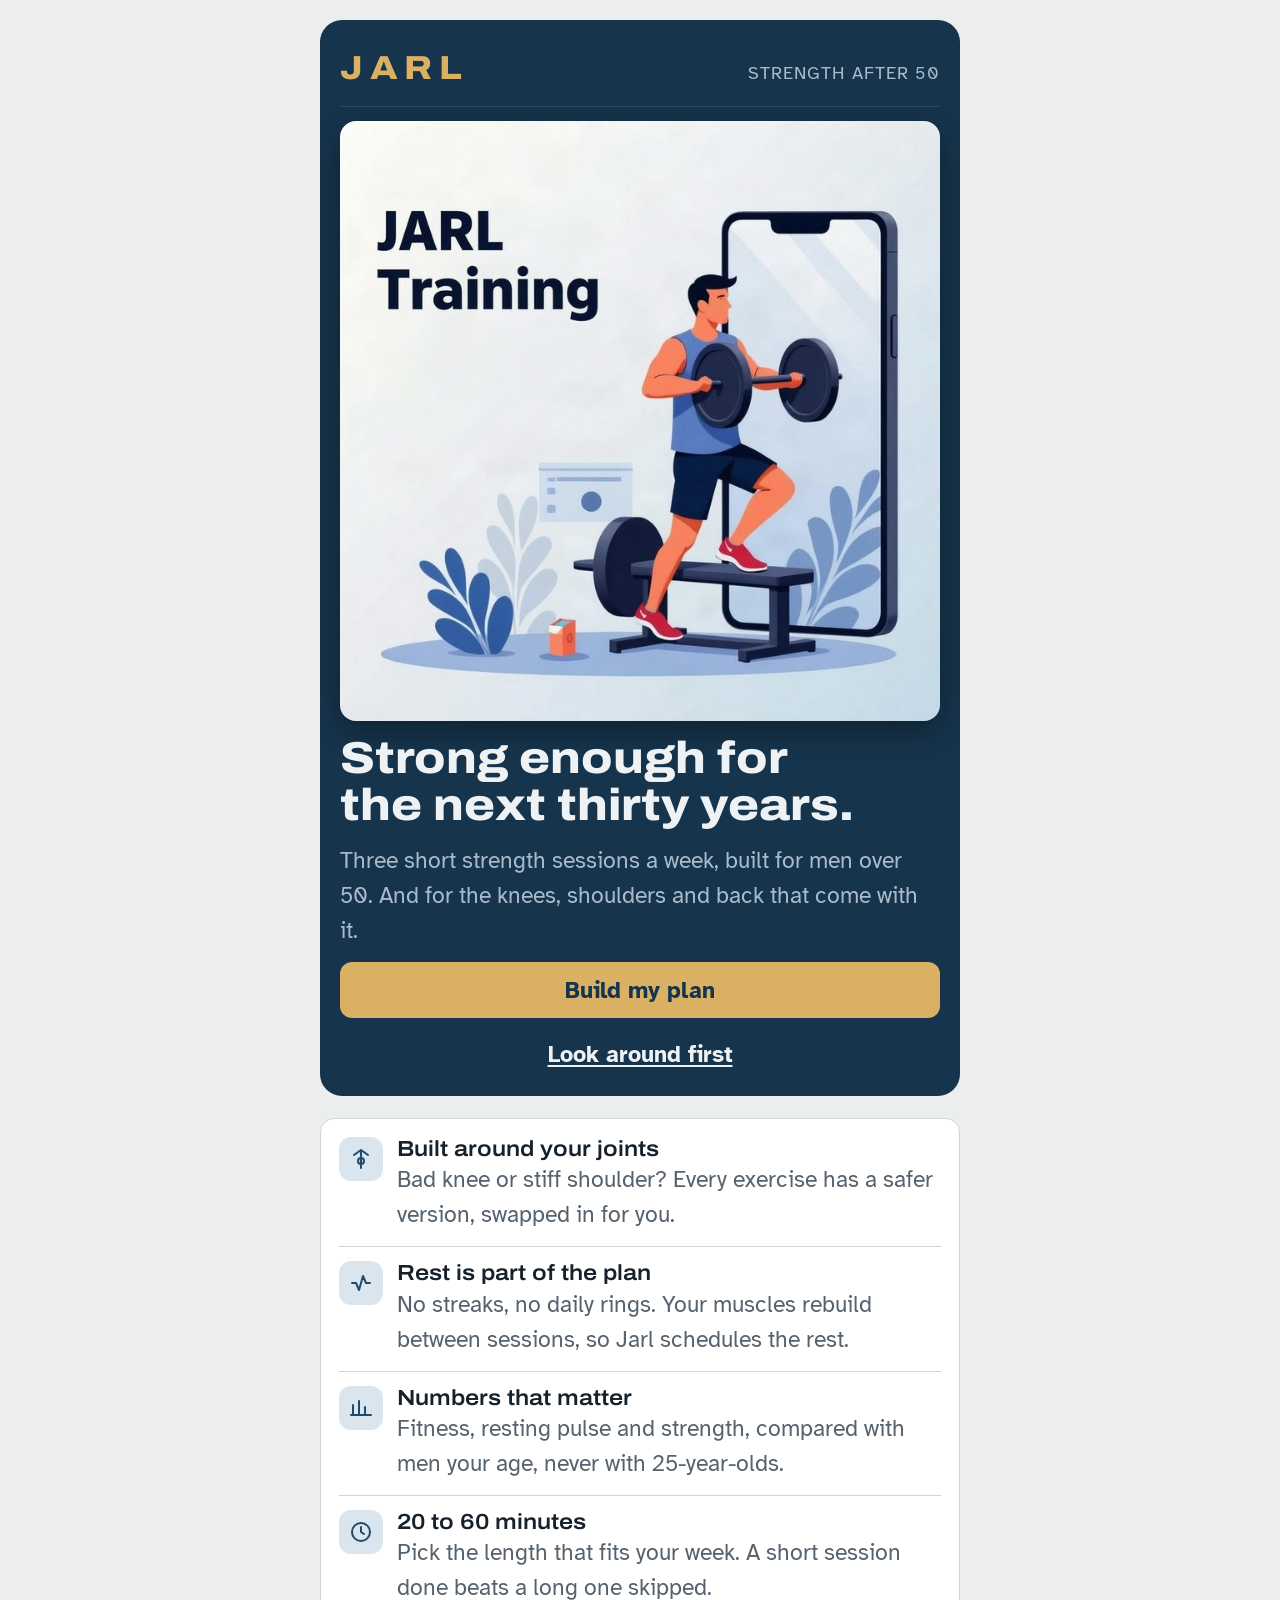
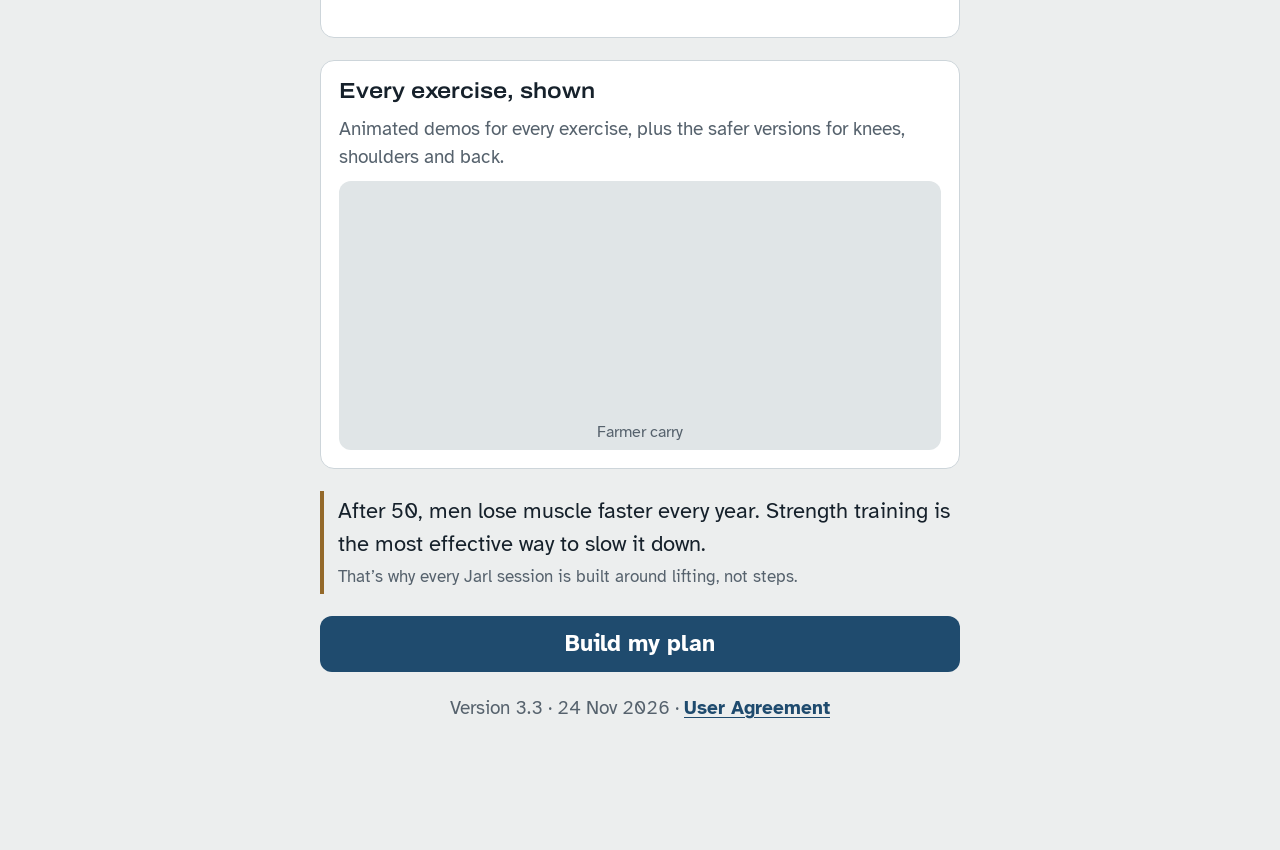
==== commit 91342bfc: "App 3.3: dark brown hair and a mustache on the exercise figure Co-Authored-By: Claude Opus 5.5 <nore" ====
--- a/app.html
+++ b/app.html
@@ -21,7 +21,7 @@
   --bg:#ECEEEE; --surface:#FFFFFF; --sunk:#E0E5E7; --ink:#16212B; --muted:#56626D; --line:#CDD5DA;
   --accent:#1F4B6E; --accent-ink:#FFFFFF; --accent-soft:#DAE5EE; --brass:#94692A; --brass-soft:#F0E5D1;
   --rest:#3E6B58; --rest-soft:#DCE9E2; --warn:#A0551C; --warn-soft:#F5E3D3; --alert:#B3261E; --alert-soft:#F8DEDA;
-  --far:#A5AFB8;--fskin:#E0AE8B;--fskin2:#C9906C;--fshirt:var(--accent);--fshorts:#3D4A57;--fshoe:#2A3138;--fhair:#9AA2AA; --eq:#B9C2C9; --eqsoft:#E3E8EB;
+  --far:#A5AFB8;--fskin:#E0AE8B;--fskin2:#C9906C;--fshirt:var(--accent);--fshorts:#3D4A57;--fshoe:#2A3138;--fhair:#4A3324; --eq:#B9C2C9; --eqsoft:#E3E8EB;
   --z1:#8A949C; --z2:#2F7FC1; --z3:#2E9A5B; --z4:#DB8216; --z5:#D23B2E;
   --display:'Archivo','Arial Narrow',Arial,sans-serif;
   --body:'Atkinson Hyperlegible',system-ui,-apple-system,'Segoe UI',sans-serif;
@@ -33,13 +33,13 @@
   --bg:#0E151C; --surface:#152029; --sunk:#1C2934; --ink:#E4EAEF; --muted:#9AA8B4; --line:#2A3845;
   --accent:#8CB9DA; --accent-ink:#0B1520; --accent-soft:#1B3043; --brass:#D6AD62; --brass-soft:#33291A;
   --rest:#86BFA3; --rest-soft:#1A2F25; --warn:#E0A060; --warn-soft:#35261A; --alert:#F2A097; --alert-soft:#3A201D;
-  --far:#56636F;--fskin:#D9A684;--fskin2:#B98762;--fshirt:var(--accent);--fshorts:#7E8B97;--fshoe:#C3CBD2;--fhair:#A8B0B8; --eq:#3E4D5A; --eqsoft:#1E2A35; --z1:#9AA6AF; --z2:#5AA6E6; --z3:#55C285; --z4:#F0A44A; --z5:#F0695C; color-scheme:dark }
+  --far:#56636F;--fskin:#D9A684;--fskin2:#B98762;--fshirt:var(--accent);--fshorts:#7E8B97;--fshoe:#C3CBD2;--fhair:#7A5A40; --eq:#3E4D5A; --eqsoft:#1E2A35; --z1:#9AA6AF; --z2:#5AA6E6; --z3:#55C285; --z4:#F0A44A; --z5:#F0695C; color-scheme:dark }
   :root:not([data-theme="light"])[data-scheme="pine"]{--accent:#72B891; --accent-soft:#1F3328; --accent-ink:#0F1A14;} }
 :root[data-theme="dark"]{
   --bg:#0E151C; --surface:#152029; --sunk:#1C2934; --ink:#E4EAEF; --muted:#9AA8B4; --line:#2A3845;
   --accent:#8CB9DA; --accent-ink:#0B1520; --accent-soft:#1B3043; --brass:#D6AD62; --brass-soft:#33291A;
   --rest:#86BFA3; --rest-soft:#1A2F25; --warn:#E0A060; --warn-soft:#35261A; --alert:#F2A097; --alert-soft:#3A201D;
-  --far:#56636F;--fskin:#D9A684;--fskin2:#B98762;--fshirt:var(--accent);--fshorts:#7E8B97;--fshoe:#C3CBD2;--fhair:#A8B0B8; --eq:#3E4D5A; --eqsoft:#1E2A35; --z1:#9AA6AF; --z2:#5AA6E6; --z3:#55C285; --z4:#F0A44A; --z5:#F0695C; color-scheme:dark }
+  --far:#56636F;--fskin:#D9A684;--fskin2:#B98762;--fshirt:var(--accent);--fshorts:#7E8B97;--fshoe:#C3CBD2;--fhair:#7A5A40; --eq:#3E4D5A; --eqsoft:#1E2A35; --z1:#9AA6AF; --z2:#5AA6E6; --z3:#55C285; --z4:#F0A44A; --z5:#F0695C; color-scheme:dark }
 :root[data-theme="dark"][data-scheme="pine"]{--accent:#72B891; --accent-soft:#1F3328; --accent-ink:#0F1A14;}
 
 *{box-sizing:border-box}
@@ -90,7 +90,7 @@
 .maplegend i{width:12px;height:12px;border-radius:3px;background:var(--accent);display:inline-block}
 details.map summary{cursor:pointer;color:var(--accent);font-weight:700;font-size:.9rem;list-style:none}
 details.map summary::-webkit-details-marker{display:none}
-#player.dark{--bg:#0E151C; --surface:#152029; --sunk:#1C2934; --ink:#E4EAEF; --muted:#9AA8B4; --line:#2A3845; --accent:#8CB9DA; --accent-ink:#0B1520; --accent-soft:#1B3043; --brass:#D6AD62; --rest-soft:#1A2F25; --far:#56636F;--fskin:#D9A684;--fskin2:#B98762;--fshirt:var(--accent);--fshorts:#7E8B97;--fshoe:#C3CBD2;--fhair:#A8B0B8; --eq:#3E4D5A; --eqsoft:#1E2A35; --z1:#9AA6AF; --z2:#5AA6E6; --z3:#55C285; --z4:#F0A44A; --z5:#F0695C; color-scheme:dark; background:var(--bg); color:var(--ink)}
+#player.dark{--bg:#0E151C; --surface:#152029; --sunk:#1C2934; --ink:#E4EAEF; --muted:#9AA8B4; --line:#2A3845; --accent:#8CB9DA; --accent-ink:#0B1520; --accent-soft:#1B3043; --brass:#D6AD62; --rest-soft:#1A2F25; --far:#56636F;--fskin:#D9A684;--fskin2:#B98762;--fshirt:var(--accent);--fshorts:#7E8B97;--fshoe:#C3CBD2;--fhair:#7A5A40; --eq:#3E4D5A; --eqsoft:#1E2A35; --z1:#9AA6AF; --z2:#5AA6E6; --z3:#55C285; --z4:#F0A44A; --z5:#F0695C; color-scheme:dark; background:var(--bg); color:var(--ink)}
 /* 1.7 */
 .ckgrid{display:grid;grid-template-columns:1fr 1fr;gap:8px}
 .ta{width:100%;min-height:104px;border:1px solid var(--line);border-radius:12px;padding:12px;font:inherit;background:var(--bg);color:var(--ink);resize:vertical}
@@ -1035,7 +1035,8 @@
     +`<ellipse cx="-1.8" cy="1.2" rx="2.1" ry="3" fill="${FIG.skin2}"/>`
     +`<ellipse cx="6.1" cy="-1.4" rx="1.05" ry="1.2" fill="${FIG.shoe}"/>`
     +`<path d="M4.4,-3.9 Q6.6,-4.9 8.6,-4.1" fill="none" stroke="${FIG.hair}" stroke-width="1.3" stroke-linecap="round"/>`
-    +`<path d="M8.4,6.1 L9.5,5.9" stroke="${FIG.skin2}" stroke-width=".9" stroke-linecap="round"/>`
+    +blob([[6.4,4.3],[7.8,3.5],[9.6,3.6],[9.8,4.9],[8.6,5.3],[6.9,5.5]],FIG.hair)
+    +`<path d="M8.4,6.6 L9.4,6.4" stroke="${FIG.skin2}" stroke-width=".9" stroke-linecap="round"/>`
     +`</g>`; }
 function drawSideHuman(spec,f){
   const P=sidePose(f,spec), p=spec.p||{};
@@ -1063,7 +1064,7 @@
     +`<ellipse cx="${x-10}" cy="${y-64}" rx="2" ry="3" fill="${FIG.skin2}"/><ellipse cx="${x+10}" cy="${y-64}" rx="2" ry="3" fill="${FIG.skin2}"/>`
     +`<ellipse cx="${x-3.6}" cy="${y-65.5}" rx="1" ry="1.15" fill="${FIG.shoe}"/><ellipse cx="${x+3.6}" cy="${y-65.5}" rx="1" ry="1.15" fill="${FIG.shoe}"/>`
     +`<path d="M${x-5.6},${y-68.2} Q${x-3.6},${y-69.2} ${x-1.8},${y-68.4} M${x+1.8},${y-68.4} Q${x+3.6},${y-69.2} ${x+5.6},${y-68.2}" fill="none" stroke="${FIG.hair}" stroke-width="1.2" stroke-linecap="round"/>`
-    +`<path d="M${x},${y-65} L${x-1},${y-61.6} L${x+.8},${y-61.4}" fill="none" stroke="${FIG.skin2}" stroke-width="1" stroke-linecap="round" stroke-linejoin="round"/><path d="M${x-2.2},${y-58.6} Q${x},${y-58} ${x+2.2},${y-58.6}" fill="none" stroke="${FIG.skin2}" stroke-width="1" stroke-linecap="round"/>`;
+    +`<path d="M${x},${y-65} L${x-1},${y-61.6} L${x+.8},${y-61.4}" fill="none" stroke="${FIG.skin2}" stroke-width="1" stroke-linecap="round" stroke-linejoin="round"/><path d="M${x-4.4},${y-59.2} Q${x-2.2},${y-61.6} ${x},${y-60.7} Q${x+2.2},${y-61.6} ${x+4.4},${y-59.2} Q${x+2.2},${y-59.6} ${x},${y-59.1} Q${x-2.2},${y-59.6} ${x-4.4},${y-59.2} Z" fill="${FIG.hair}"/><path d="M${x-2},${y-57.6} Q${x},${y-57.1} ${x+2},${y-57.6}" fill="none" stroke="${FIG.skin2}" stroke-width="1" stroke-linecap="round"/>`;
   const db=(h)=>`<rect x="${h[0]-11}" y="${h[1]-3}" width="22" height="6" rx="2" fill="var(--brass)"/><rect x="${h[0]-13}" y="${h[1]-7}" width="6" height="14" rx="2" fill="var(--brass)"/><rect x="${h[0]+7}" y="${h[1]-7}" width="6" height="14" rx="2" fill="var(--brass)"/>`;
   if(p.db==='both') s+=db(P.hR)+db(P.hL); if(p.db==='r') s+=db(P.hR);
   return s;
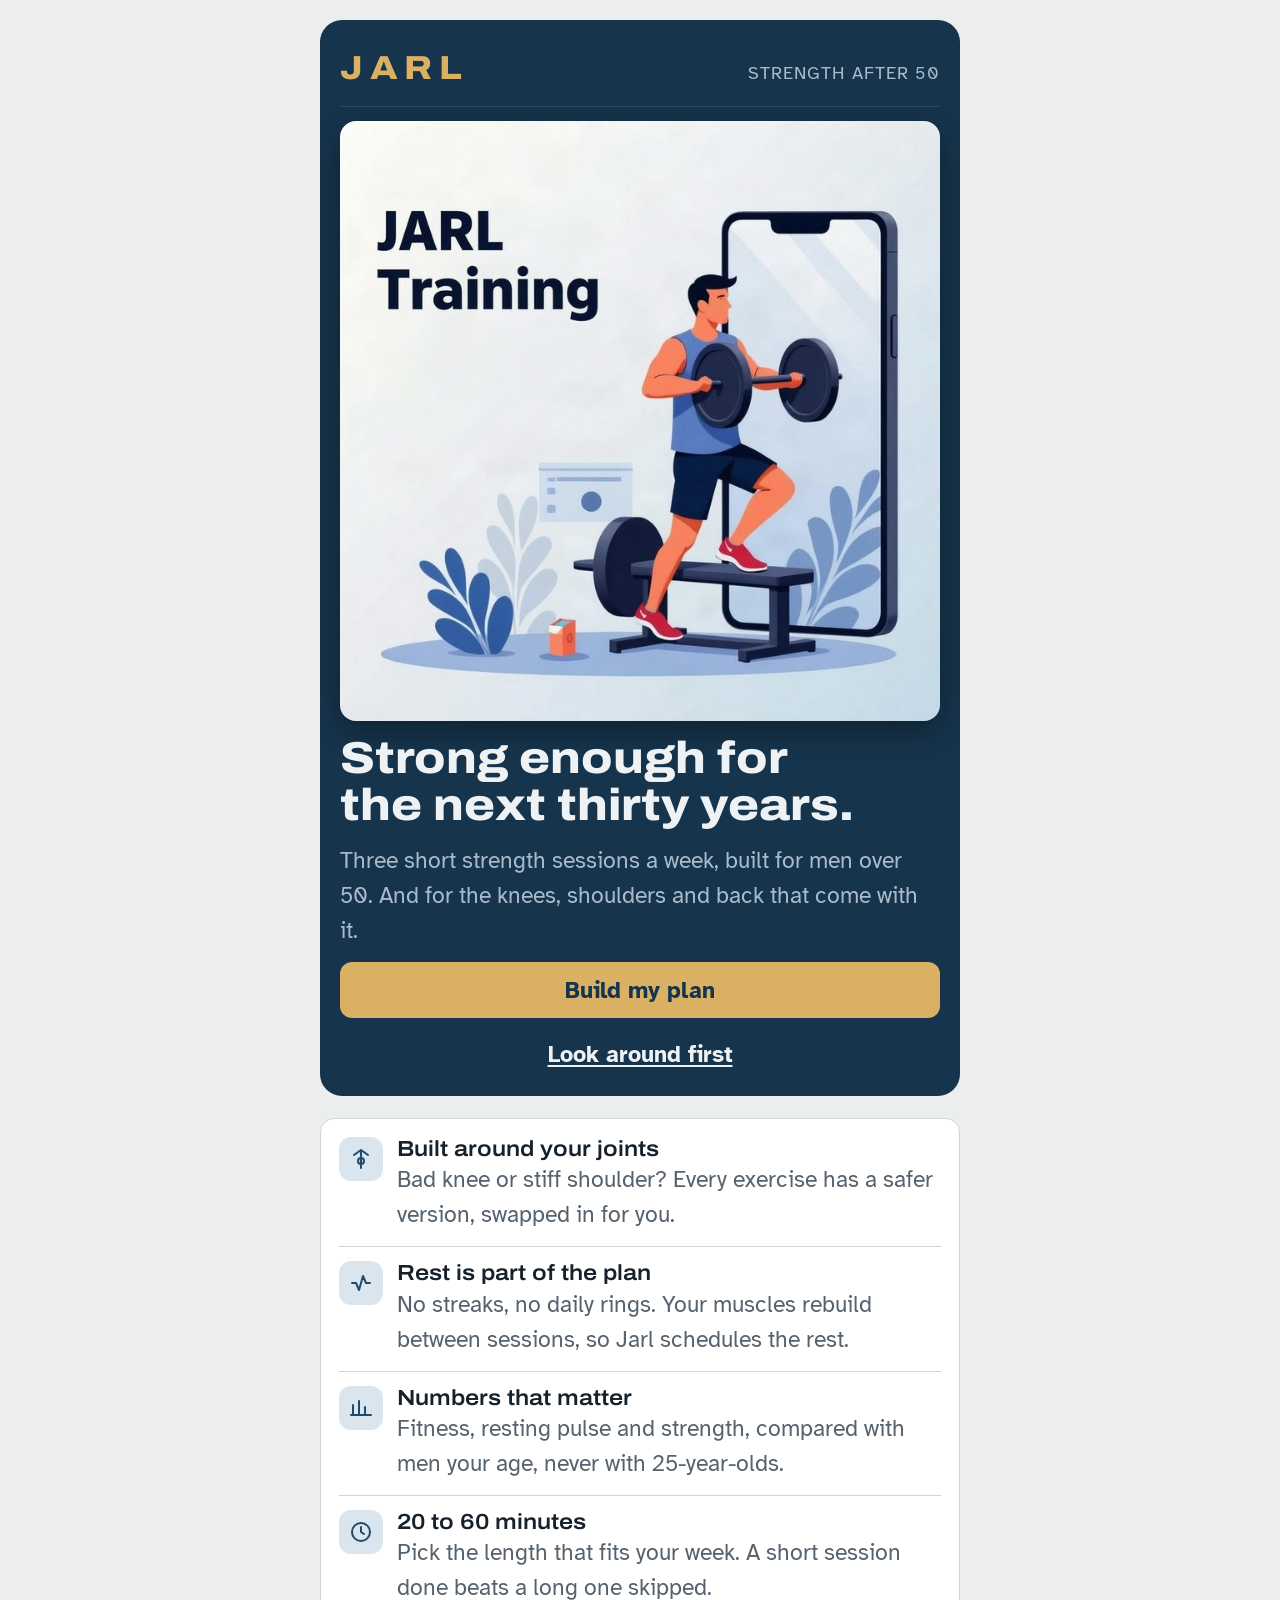
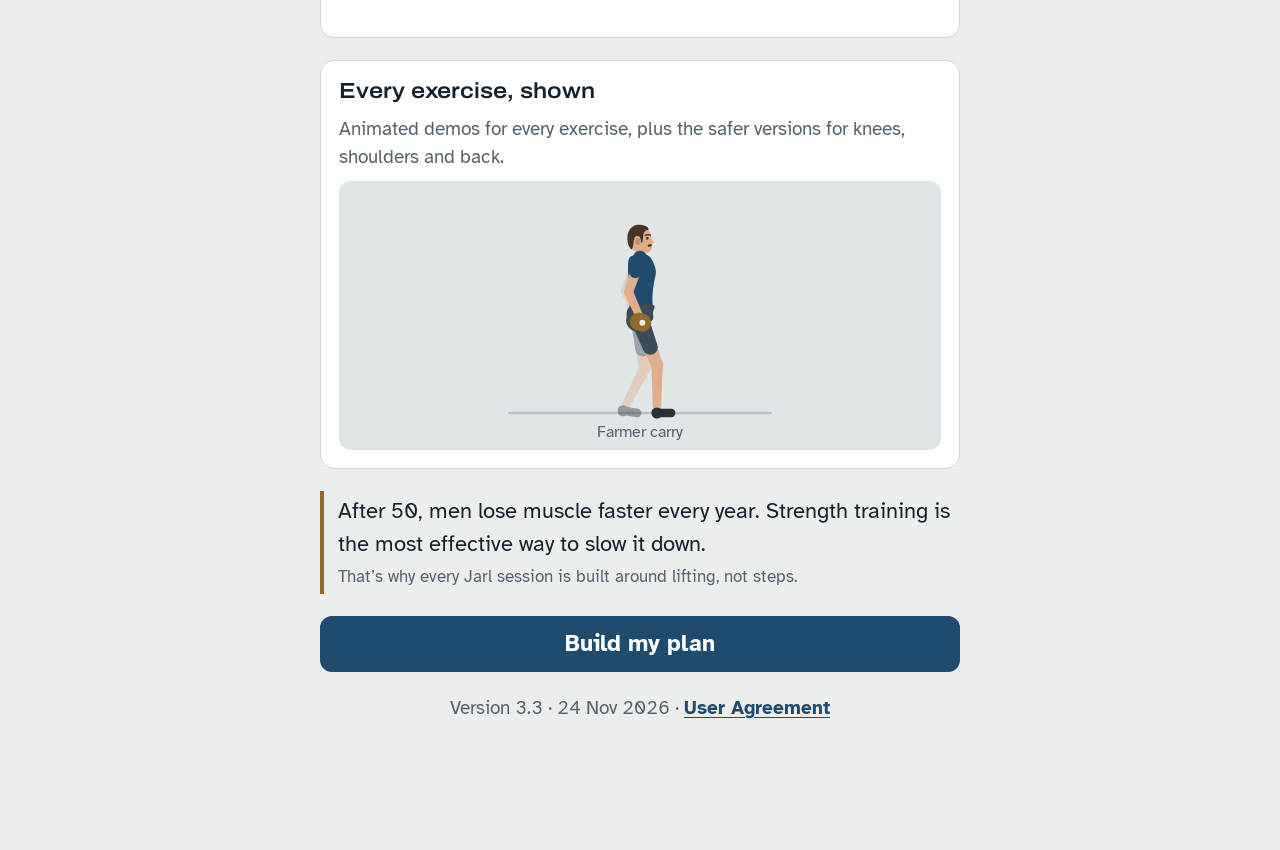
==== commit 40049581: "App 3.3: natural hairline on the side-view head Higher forehead hairline, temple recess, sideburn in" ====
--- a/app.html
+++ b/app.html
@@ -1028,7 +1028,7 @@
   return blob(pts,FIG.shirt)+blob(band,FIG.shorts)+glute; }
 // Head in profile, facing +x (3.3): skull, forehead, brow, nose, lips, chin and jaw; short grey hair, ear, eye and brow.
 const HEAD=[[-6,8.5],[-9.6,2.5],[-9.6,-5],[-5,-10.8],[2,-11.6],[7.4,-8.2],[9.2,-3.6],[9.3,-1.6],[11.6,2],[9.6,3.2],[10,4.6],[9.2,5.8],[9.6,7.6],[7.4,10.2],[2.5,10.4],[-1.5,8]];
-const HAIR=[[7.6,-7.6],[4.5,-11.6],[-3,-11.8],[-9,-7.4],[-10.3,-.5],[-8.6,4.8],[-6.4,3],[-4.6,-1.8],[-.5,-5.2],[4.5,-6.8]];
+const HAIR=[[7.2,-8.6],[5.8,-8.3],[4.2,-7.3],[3,-5.2],[2.5,-1.8],[2.1,1.4],[1.1,2.2],[.5,-.8],[-.6,-2.9],[-2.8,-3.4],[-4.6,-1.6],[-5.4,2.4],[-6.2,6.6],[-7.6,7.4],[-10,3],[-10.4,-3.6],[-8.4,-9],[-4,-12.4],[1.6,-12.6],[5.8,-11]];
 function figHead(c,ang,neck,sh){ const r=(180-ang).toFixed(1);
   return Ln(sh,neck,8,FIG.skin)+`<g transform="translate(${c[0].toFixed(1)},${c[1].toFixed(1)}) rotate(${r})">`
     +blob(HEAD,FIG.skin)+blob(HAIR,FIG.hair)
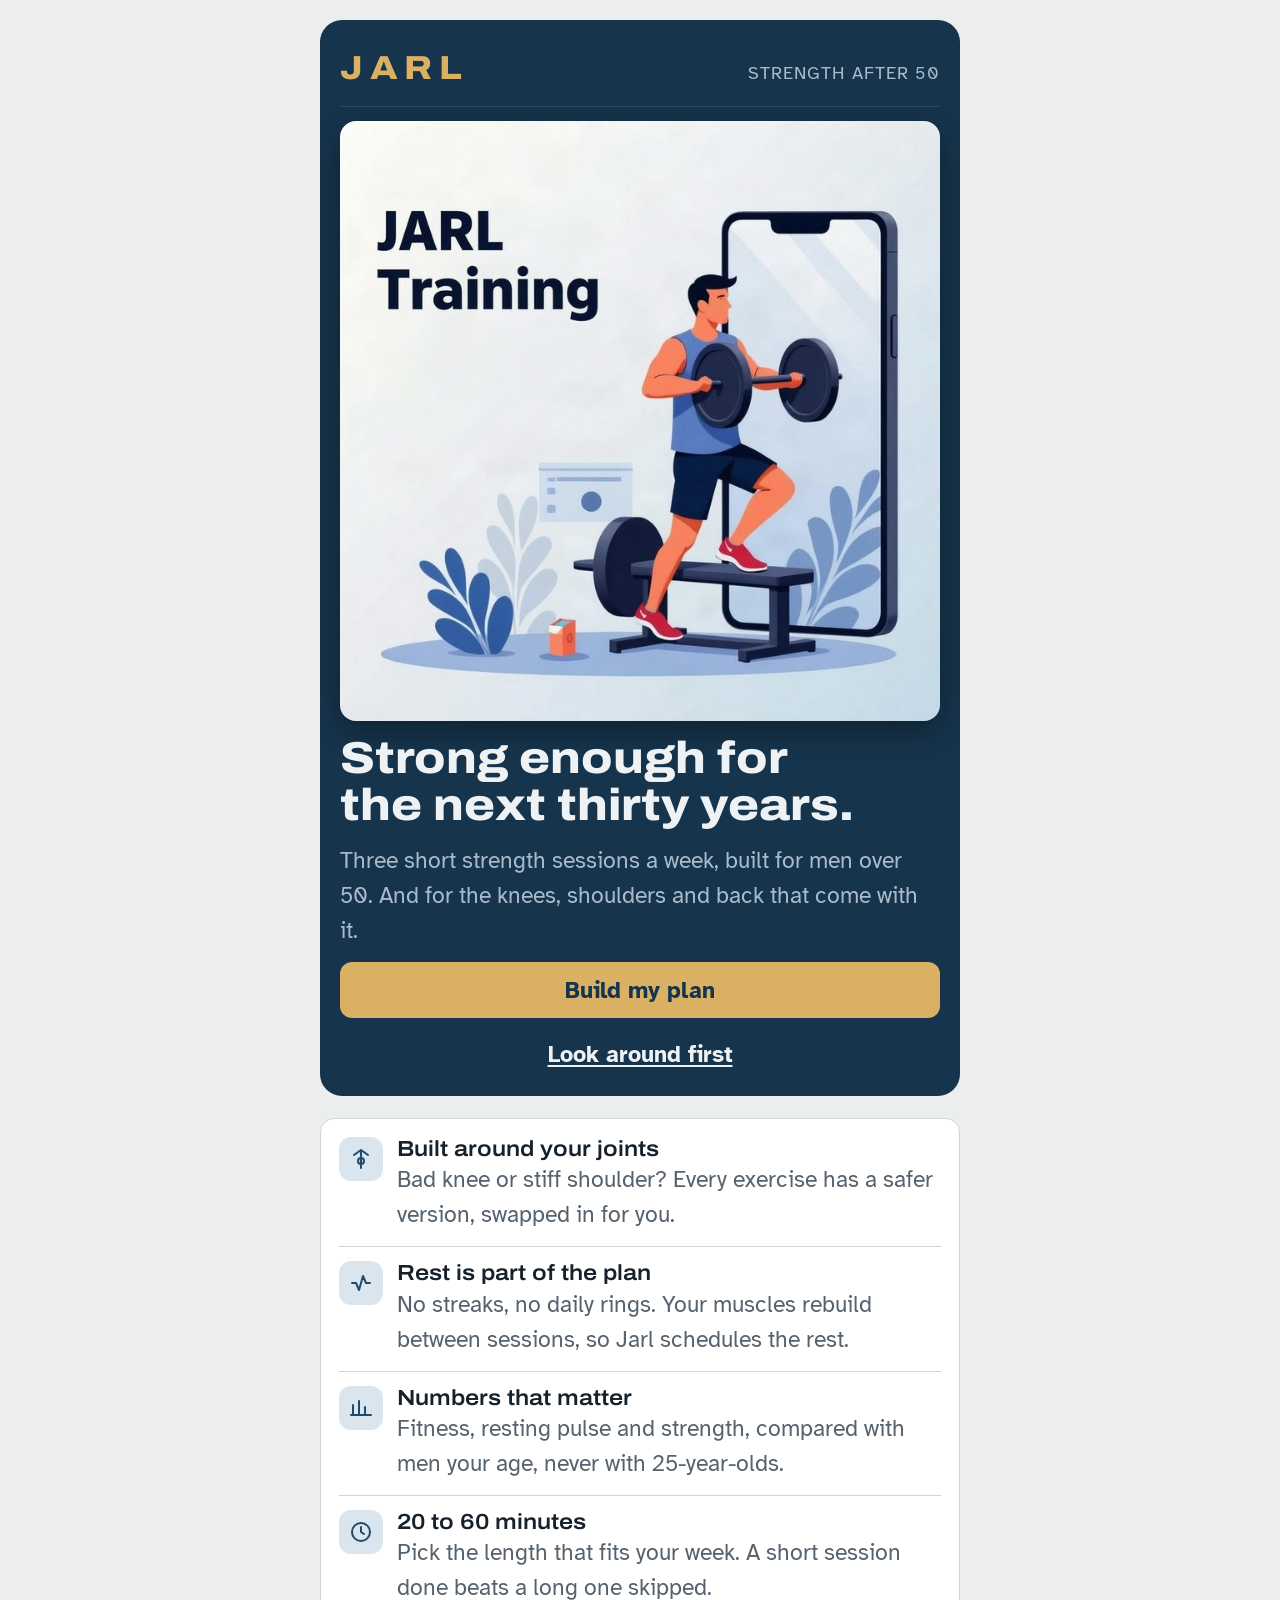
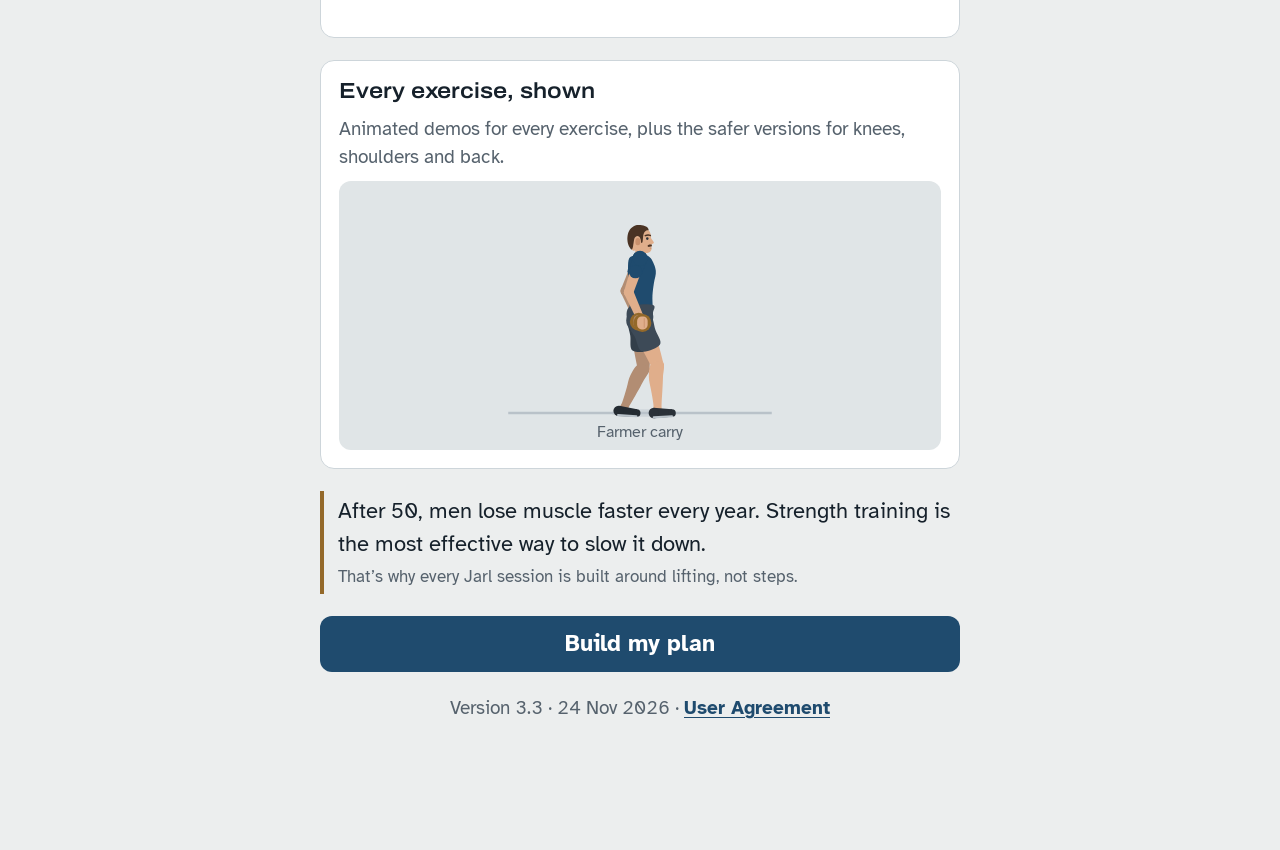
==== commit 00d74cee: "App 3.3: tempo cues, own variant movements, more human figure - Strength reps: lift in about 1.4 s, " ====
--- a/app.html
+++ b/app.html
@@ -898,7 +898,8 @@
 ANIM['Chin tucks']={p:{lines:[[96,62,96,126],[96,126,128,126],[112,126,112,165]]},f:[{hip:[106,120],t:180,hn:[26,40],an:[146,165],af:[142,165],hd:[10,2]},{hip:[106,120],t:180,hn:[26,40],an:[146,165],af:[142,165],hd:[-6,0]}]};
 ANIM['Hammer curl']=ANIM['Dumbbell biceps curl'];
 ANIM['Band seated row']={...ANIM['Seated cable row'],p:{box:[74,138,36,27],cable:[208,140,1],lines:[[180,165,186,138]]}};
-ANIM['Brisk walk']={p:{},loop:1,f:walk(16,[8,50])};
+// Brisk walk: arms swing opposite to the legs
+ANIM['Brisk walk']={p:{},loop:1,f:walk(16,[2,52]).map((f,i)=>({...f,hn:[[-10,49],[2,52],[14,47],[2,52]][i],hf:[[14,47],[2,52],[-10,49],[2,52]][i]}))};
 ANIM['Neutral-grip pulldown']=ANIM['Lat pulldown'];
 ANIM['Band pulldown']={...ANIM['Lat pulldown'],p:{box:[92,126,34,39],cable:[114,-18,1]}};
 ANIM['Band pushdown']={...ANIM['Triceps pushdown'],p:{cable:[152,-18,1]}};
@@ -906,11 +907,32 @@
 ANIM['Dumbbell reverse fly']={p:{db:'both'},f:[{hip:[106,86],t:112,hn:[-3,50],an:[124,165],af:[118,165]},{hip:[106,86],t:112,hn:[8,10],an:[124,165],af:[118,165]}]};
 ANIM['Farmer march']={p:{db:'both'},loop:1,cyc:2800,f:[{hip:[120,86],t:180,hn:[2,54],an:[140,134],af:[118,165]},{hip:[120,88],t:180,hn:[2,54],an:[124,165],af:[118,165]},{hip:[120,86],t:180,hn:[2,54],an:[124,165],af:[136,136]},{hip:[120,88],t:180,hn:[2,54],an:[124,165],af:[118,165]}]};
 [['Alternating dumbbell bench press','Dumbbell bench press'],['Close-grip dumbbell press','Dumbbell bench press'],
- ['Band biceps curl','Dumbbell biceps curl'],['Band pull-apart','Band face pull'],['Band row','Band seated row'],['Single-leg stand, eyes closed','Single-leg stand'],['Kettlebell deadlift','Romanian deadlift'],
- ['Single-leg Romanian deadlift','Romanian deadlift'],['Single-arm cable pulldown','Lat pulldown'],['Arnold press','Seated shoulder press'],['Half-kneeling one-arm press','Seated shoulder press'],
- ['Reverse lunge','Split squat'],['Lateral lunge','Split squat'],['Close-grip push-up','Incline push-up'],['Side plank on knees','Side plank'],
- ['Lateral step-up','Dumbbell step-up'],['Step-down','Low step-up'],['Single-arm cable row','Seated cable row'],['Single-leg glute bridge','Glute bridge'],['Half-kneeling Pallof press','Pallof press'],['Band woodchop','Pallof press'],
- ['Cable lateral raise','Lateral raise'],['Calf raise on a step','Two-leg calf raise'],['Floor back extension','Back extension']].forEach(([a,b])=>{ if(!ANIM[a]&&ANIM[b]) ANIM[a]=ANIM[b]; });
+ ['Band biceps curl','Dumbbell biceps curl'],['Band pull-apart','Band face pull'],['Band row','Band seated row'],['Single-leg stand, eyes closed','Single-leg stand'],
+ ['Single-arm cable pulldown','Lat pulldown'],
+ ['Close-grip push-up','Incline push-up'],['Side plank on knees','Side plank'],
+ ['Lateral step-up','Dumbbell step-up'],['Single-arm cable row','Seated cable row'],
+ ['Cable lateral raise','Lateral raise'],['Floor back extension','Back extension']].forEach(([a,b])=>{ if(!ANIM[a]&&ANIM[b]) ANIM[a]=ANIM[b]; });
+
+
+/* ---------- Own movements for variants that used to borrow one (3.3) ---------- */
+const KNEEL={hip:[114,120],t:180,an:[146,165],af:[68,163]}; // half-kneeling: front foot flat, back knee on the floor
+Object.assign(ANIM,{
+ 'Reverse lunge':{p:{db:'both'},down:1,f:[st({hn:[2,52]}),{hip:[120,92],t:180,hn:[2,52],an:[124,165],af:[98,148]},{hip:[114,123],t:182,hn:[2,52],an:[136,165],af:[76,162]}]},
+ 'Single-leg Romanian deadlift':{p:{db:'both'},down:1,f:[st({hn:[2,52],af:[116,158]}),{hip:[112,88],t:100,hn:[-2,50],an:[124,165],af:[36,104]}]},
+ 'Kettlebell deadlift':{p:{kb:1},f:[{hip:[100,108],t:126,hn:[0,50],hf:[-2,50],an:[124,165],af:[118,165]},st({hn:[4,52],hf:[2,52]})]},
+ 'Arnold press':{p:{lines:[[96,62,96,126],[96,126,128,126],[112,126,112,165]],db:'both'},f:[{hip:[106,120],t:180,hn:[20,-6],an:[146,165],af:[142,165]},{hip:[106,120],t:180,hn:[12,-30],an:[146,165],af:[142,165]},{hip:[106,120],t:180,hn:[4,-54],an:[146,165],af:[142,165]}]},
+ 'Half-kneeling one-arm press':{p:{db:'n'},f:[{...KNEEL,hn:[10,-2],hf:[6,40]},{...KNEEL,hn:[4,-54],hf:[6,40]}]},
+ 'Half-kneeling Pallof press':{p:{cable:[36,62]},f:[{...KNEEL,hn:[10,16]},{...KNEEL,hn:[52,14]}]},
+ 'Band woodchop':{p:{cable:[52,-4,1]},f:[{hip:[118,90],t:178,hn:[-26,-30],hf:[-24,-28],an:[128,165],af:[112,165]},{hip:[120,96],t:172,hn:[40,38],hf:[38,40],an:[128,165],af:[112,165]}]},
+ 'Step-down':{p:{box:[132,145,44,20]},down:1,f:[{hip:[140,70],t:180,hn:[4,52],an:[148,145],af:[138,145]},{hip:[136,78],t:180,hn:[10,48],an:[148,145],af:[122,152]},{hip:[132,84],t:182,hn:[14,46],an:[148,145],af:[114,165]}]},
+ 'Single-leg glute bridge':{p:{},f:[{hip:[128,157],t:-90,hn:[36,6],an:[168,165],af:[200,140]},{hip:[126,136],t:-66,hn:[34,6],an:[168,165],af:[202,112]}]},
+ 'Calf raise on a step':{p:{wall:190,box:[100,150,40,15]},f:[{hip:[120,72],t:180,hn:[50,22],an:[122,150],af:[118,150]},{hip:[121,64],t:180,hn:[50,14],an:[123,142],af:[119,142]}]},
+ 'Lateral lunge':{view:'front',p:{},down:1,f:[{hip:[120,82.5],hr:[-10,34],hl:[10,34],ar:[132,162],al:[108,162]},{hip:[124,86],hr:[-10,34],hl:[10,34],ar:[150,150],al:[108,162]},{hip:[140,100],hr:[-10,34],hl:[10,34],ar:[178,162],al:[86,162]}]}
+});
+// Which way a rep starts: lowering first for these (and their variants)
+['Goblet squat','Box squat','Leg press','Leg press, short range','Romanian deadlift','Split squat','Incline push-up','Close-grip push-up'].forEach(n=>{ if(ANIM[n]) ANIM[n]={...ANIM[n],down:1}; });
+// Mobility, stretches and machines with an even rhythm: no lift/lower cue
+['Dead bug','Bent-knee dead bug','Bird dog','Cat-cow','Hip flexor stretch','Child’s pose reach','Wall slides','Ankle rocks','Chin tucks','Rower or arm bike'].forEach(n=>{ if(ANIM[n]) ANIM[n]={...ANIM[n],free:1}; });
 
 ANIM['Heel-to-toe walk backwards']={...ANIM['Heel-to-toe walk'],f:[...ANIM['Heel-to-toe walk'].f].reverse()};
 
@@ -994,13 +1016,31 @@
     for(const k of ['an','af']) if(f[k]&&f[k][1]>FLOOR) f[k]=[f[k][0],FLOOR]; // planted feet never sink into the floor
     return f;
   }
-  // Reps: pause, move, pause, move back. Movement starts and stops gently (smootherstep).
-  const cyc=spec.hold?3000:3400, x=(ms%cyc)/cyc;
-  let k= x<.1?0 : x<.45?(x-.1)/.35 : x<.6?1 : x<.95?1-(x-.6)/.35 : 0;
-  return mix(F[0],F[1],ease(k));
-}
+  if(spec.free){ // mobility and stretches: even, unhurried
+    const cyc=spec.hold?3000:3400, x=(ms%cyc)/cyc; let k= x<.1?0 : x<.45?(x-.1)/.35 : x<.6?1 : x<.95?1-(x-.6)/.35 : 0;
+    return mixR(F,ease(k));
+  }
+  if(spec.hold){const x=(ms%3000)/3000, k=x<.5?ease(x*2):ease(2-x*2); return mixR(F,k);}
+  // Strength reps (3.3): lift in about 1.4 s, lower slowly in about 2.6 s, short pauses between.
+  const cyc=5000, x=(ms%cyc)/cyc; let k, ph;
+  if(spec.down){ // starts at the top: lower first (squats, deadlifts, lunges, push-ups)
+    if(x<.06){k=0;ph='down'} else if(x<.58){k=(x-.06)/.52;ph='down'} else if(x<.66){k=1;ph='up'} else if(x<.94){k=1-(x-.66)/.28;ph='up'} else {k=0;ph='down'}
+  } else {
+    if(x<.08){k=0;ph='up'} else if(x<.36){k=(x-.08)/.28;ph='up'} else if(x<.46){k=1;ph='down'} else if(x<.98){k=1-(x-.46)/.52;ph='down'} else {k=0;ph='up'}
+  }
+  const f=mixR(F,ease(k)); f._ph=ph; return f;
+}
+// Two keyframes: straight blend. Three: a smooth curve that passes through the middle one (for steps that lift a foot).
+function mixR(F,k){ if(F.length<3) return mix(F[0],F[1],k);
+  const [A,M,B]=F, o={}; for(const key in A){const a=A[key],m=M[key]??a,b=B[key]??a;
+    const q=(p0,pm,p2)=>{const c=2*pm-(p0+p2)/2;return (1-k)*(1-k)*p0+2*k*(1-k)*c+k*k*p2};
+    o[key]=Array.isArray(a)?[q(a[0],m[0],b[0]),q(a[1],m[1],b[1])]:typeof a==='number'?q(a,m,b):a} return o; }
+const CUE_UP=n=>/chop/i.test(n)?'Chop':/push-up|pushdown/i.test(n)?'Push':/press/i.test(n)?'Press':/row|pull|face/i.test(n)?'Pull':/squat|lunge|deadlift|step/i.test(n)?'Stand up':/curl/i.test(n)?'Curl':'Lift';
+const CUE_DOWN=n=>/push-up/i.test(n)?'Lower slowly':/row|pull|press|push|face|chop/i.test(n)?'Slowly back':'Lower slowly';
 /* ---------- Human figure (3.2): tapered limbs, clothes, skin and a face. Same poses as the line figure. ---------- */
 const FIG={skin:'var(--fskin)',skin2:'var(--fskin2)',shirt:'var(--fshirt)',shorts:'var(--fshorts)',shoe:'var(--fshoe)',hair:'var(--fhair)'};
+// Far-side limbs: the same colours a shade darker (solid, so the bench and floor don't show through)
+const shade=v=>`color-mix(in srgb, ${v} 78%, #10161c)`, FIGF={skin:shade(FIG.skin),shirt:shade(FIG.shirt),shorts:shade(FIG.shorts),shoe:shade(FIG.shoe)};
 const Ln=(a,b,w,c)=>`<line x1="${a[0].toFixed(1)}" y1="${a[1].toFixed(1)}" x2="${b[0].toFixed(1)}" y2="${b[1].toFixed(1)}" stroke="${c}" stroke-width="${w}" stroke-linecap="round"/>`;
 const along=(a,b,k)=>[a[0]+(b[0]-a[0])*k,a[1]+(b[1]-a[1])*k];
 // Tapered limb: width w1 at a, w2 at b, rounded at both ends (3.3)
@@ -1011,12 +1051,23 @@
   for(let i=0;i<n;i++){const p0=P[(i-1+n)%n],p1=P[i],p2=P[(i+1)%n],p3=P[(i+2)%n];
     d+=` C${f(p1[0]+(p2[0]-p0[0])/6)},${f(p1[1]+(p2[1]-p0[1])/6)} ${f(p2[0]-(p3[0]-p1[0])/6)},${f(p2[1]-(p3[1]-p1[1])/6)} ${f(p2[0])},${f(p2[1])}`;}
   return `<path d="${d} Z" fill="${c}"/>`;}
-function figLeg(L){ const [hip,kn,an,toe]=L;
-  return tl(hip,kn,13,10,FIG.skin)+tl(kn,an,9.5,6.5,FIG.skin)+tl(hip,along(hip,kn,.6),15,12.5,FIG.shorts)
-    +`<circle cx="${an[0].toFixed(1)}" cy="${an[1].toFixed(1)}" r="4.6" fill="${FIG.shoe}"/>`+Ln(an,toe,7,FIG.shoe); }
-function figArm(A){ const [sh,el,ha]=A;
-  return tl(sh,el,9.5,7.5,FIG.skin)+tl(el,ha,7.5,6,FIG.skin)+tl(sh,along(sh,el,.4),12,10.5,FIG.shirt)
-    +`<circle cx="${ha[0].toFixed(1)}" cy="${ha[1].toFixed(1)}" r="4.2" fill="${FIG.skin}"/>`; }
+// Limb with a muscle profile: rows [k along a->b, half-width on the front side, half-width on the back side].
+// back = unit normal pointing to the back of the limb (inside of the knee bend).
+function shaped(a,b,prof,back,c){const dx=b[0]-a[0],dy=b[1]-a[1],F=prof.map(([k,fr])=>[a[0]+dx*k-back[0]*fr,a[1]+dy*k-back[1]*fr]),B=prof.map(([k,,bk])=>[a[0]+dx*k+back[0]*bk,a[1]+dy*k+back[1]*bk]).reverse();
+  return blob([...F,...B],c);}
+function inside(a,b,o){const dx=b[0]-a[0],dy=b[1]-a[1],d=Math.hypot(dx,dy)||1,n=[-dy/d,dx/d];return (n[0]*(o[0]-a[0])+n[1]*(o[1]-a[1]))>=0?n:[-n[0],-n[1]];}
+const THIGH=[[-.06,7.4,7.8],[.3,8.2,8],[.65,6.9,6.6],[.95,5.4,5.2],[1.06,4.4,4.4]], SHIN=[[-.04,4.8,5],[.25,4.6,7.2],[.52,4.1,5.4],[.82,3.3,3.5],[1.03,3.1,3.1]], SHORTS=[[-.08,9,9.2],[.3,9.2,9],[.62,8.2,7.8]];
+function shoe(an,toe,c){const ux=toe[0]-an[0],uy=toe[1]-an[1],u=Math.hypot(ux,uy)||1,ex=ux/u,ey=uy/u,heel=[an[0]-ex*3.2,an[1]-ey*3.2],nx=-ey,ny=ex,f=v=>v.toFixed(1);
+  // upper, then a lighter sole along the floor side
+  return tl(heel,toe,8.6,6.4,c)+`<line x1="${f(heel[0]+nx*3.6)}" y1="${f(heel[1]+ny*3.6)}" x2="${f(toe[0]+nx*2.7)}" y2="${f(toe[1]+ny*2.7)}" stroke="var(--eq)" stroke-width="1.8" stroke-linecap="round"/>`;}
+function figLeg(L,far){ const [hip,kn,an,toe]=L, sk=far?FIGF.skin:FIG.skin, sh=far?FIGF.shorts:FIG.shorts;
+  const bt=inside(hip,kn,an), bs=inside(kn,an,hip);
+  return shaped(hip,kn,THIGH,bt,sk)+shaped(kn,an,SHIN,bs,sk)+shaped(hip,kn,SHORTS,bt,sh)+shoe(an,toe,far?FIGF.shoe:FIG.shoe); }
+function figArm(A,far,grip){ const [sh,el,ha]=A, sk=far?FIGF.skin:FIG.skin;
+  return tl(sh,el,10,7.8,sk)+tl(el,ha,8,6,sk)+tl(sh,along(sh,el,.4),12.5,11,far?FIGF.shirt:FIG.shirt)
+    +(grip?'':`<circle cx="${ha[0].toFixed(1)}" cy="${ha[1].toFixed(1)}" r="4.3" fill="${sk}"/>`); }
+// A fist seen from the side, closed round a handle (drawn over the dumbbell)
+const fist=(h,c=FIG.skin)=>`<rect x="${(h[0]-4.4).toFixed(1)}" y="${(h[1]-5.4).toFixed(1)}" width="8.8" height="10.8" rx="3.8" fill="${c}"/><path d="M${(h[0]+1.6).toFixed(1)},${(h[1]-3.6).toFixed(1)} v7.2" stroke="${FIG.skin2}" stroke-width="1" stroke-linecap="round" opacity=".7"/>`;
 // Torso outline in body coordinates: k = 0 at the hip, 1 at the shoulder; o > 0 is the chest side, o < 0 the back.
 const TORSO=[[-.05,0],[0,-10],[.3,-8.2],[.58,-9],[.83,-10],[1,-9],[1.05,-4],[1.06,3],[1,9],[.8,13.2],[.6,11.6],[.4,10.4],[.18,10.6],[0,10]];
 function figTorso(P){ const [hx,hy]=P.hip,[sx,sy]=P.sh, dx=sx-hx, dy=sy-hy, d=Math.hypot(dx,dy)||1, ux=dx/d, uy=dy/d, nx=-uy, ny=ux;
@@ -1041,12 +1092,17 @@
 function drawSideHuman(spec,f){
   const P=sidePose(f,spec), p=spec.p||{};
   let s=`<line x1="10" y1="${FLOOR}" x2="230" y2="${FLOOR}" stroke="var(--eq)" stroke-width="2"/>`;
-  s+=`<g opacity=".42">${figLeg(P.far.leg)}${figArm(P.far.arm)}</g>`+drawProps(spec,P);
+  // soft shadow under the feet that touch the floor
+  const onF=[P.near.leg[2],P.far.leg[2]].filter(a=>a[1]>FLOOR-6);
+  if(onF.length){const xs=onF.map(a=>a[0]),x0=Math.min(...xs)-10,x1=Math.max(...xs)+16;s+=`<ellipse cx="${((x0+x1)/2).toFixed(1)}" cy="${FLOOR}" rx="${((x1-x0)/2).toFixed(1)}" ry="3.2" fill="var(--eq)" opacity=".45"/>`;}
+  const grip=!!(p.db||p.kb);
+  s+=figLeg(P.far.leg,1)+figArm(P.far.arm,1,grip&&p.db==='both')+drawProps(spec,P);
   if(p.cable){const h=P.near.arm[2];s+=`<circle cx="${p.cable[0]}" cy="${p.cable[1]}" r="5" fill="var(--eq)"/><line x1="${p.cable[0]}" y1="${p.cable[1]}" x2="${h[0]}" y2="${h[1]}" stroke="var(--eq)" stroke-width="2"${p.cable[2]?' stroke-dasharray="4 4"':''}/>`}
   if(p.plate){const [k,a]=[P.near.leg[1],P.near.leg[2]],ang=Math.atan2(a[1]-k[1],a[0]-k[0])*180/Math.PI;s+=`<rect x="-3" y="-16" width="6" height="32" rx="2" fill="var(--eq)" transform="translate(${a[0]+5*Math.cos(rad(ang))},${a[1]+5*Math.sin(rad(ang))}) rotate(${ang})"/>`}
-  s+=figLeg(P.near.leg)+figTorso(P)+figHead(P.head,f.t+(f.nod||0),P.neck,P.sh)+figArm(P.near.arm);
-  const dbE=h=>`<circle cx="${h[0]}" cy="${h[1]}" r="7.5" fill="var(--brass)"/><circle cx="${h[0]}" cy="${h[1]}" r="2.5" fill="var(--bg)"/>`;
-  if(p.db==='both') s+=dbE(P.far.arm[2])+dbE(P.near.arm[2]); if(p.db==='n') s+=dbE(P.near.arm[2]);
+  s+=figLeg(P.near.leg)+figTorso(P)+figHead(P.head,f.t+(f.nod||0),P.neck,P.sh)+figArm(P.near.arm,0,grip);
+  const dbE=h=>`<circle cx="${h[0].toFixed(1)}" cy="${h[1].toFixed(1)}" r="7.5" fill="var(--brass)"/>`;
+  if(p.db==='both') s+=dbE(P.far.arm[2])+fist(P.far.arm[2],FIGF.skin)+dbE(P.near.arm[2])+fist(P.near.arm[2]); if(p.db==='n') s+=dbE(P.near.arm[2])+fist(P.near.arm[2]);
+  if(p.kb){const h=lerpP(P.near.arm[2],P.far.arm[2],.5),f2=v=>v.toFixed(1);s+=`<path d="M${f2(h[0]-5)},${f2(h[1]+3)} v-4 a5 5 0 0 1 10 0 v4" fill="none" stroke="var(--brass)" stroke-width="2.6"/><circle cx="${f2(h[0])}" cy="${f2(h[1]+11)}" r="9" fill="var(--brass)"/>`+fist(h);}
   if(p.goblet){const h=lerpP(P.near.arm[2],P.far.arm[2],.5);s+=`<rect x="${h[0]-4}" y="${h[1]-12}" width="8" height="24" rx="2" fill="var(--brass)"/><rect x="${h[0]-8}" y="${h[1]-14}" width="16" height="6" rx="2" fill="var(--brass)"/><rect x="${h[0]-8}" y="${h[1]+8}" width="16" height="6" rx="2" fill="var(--brass)"/>`}
   if(p.bar){const h=P.near.arm[2];s+=`<circle cx="${h[0]}" cy="${h[1]}" r="4" fill="var(--brass)"/>`}
   if(p.dbHip){s+=`<circle cx="${P.hip[0]}" cy="${P.hip[1]-10}" r="7.5" fill="var(--brass)"/><circle cx="${P.hip[0]}" cy="${P.hip[1]-10}" r="2.5" fill="var(--bg)"/>`}
@@ -1055,33 +1111,40 @@
 function drawFrontHuman(spec,f){
   const P=frontPose(f), p=spec.p||{}, x=P.x, y=P.y;
   let s=`<line x1="10" y1="${FLOOR}" x2="230" y2="${FLOOR}" stroke="var(--eq)" stroke-width="2"/>`;
-  const leg=d=>{const hip=[x+8*d,y],kn=[x+10*d,y+39],an=[x+12*d,FLOOR-3];
-    return Ln(hip,kn,12,FIG.skin)+Ln(kn,an,9,FIG.skin)+Ln(hip,along(hip,kn,.62),14,FIG.shorts)+`<rect x="${(an[0]-(d<0?11:3)).toFixed(1)}" y="${FLOOR-6}" width="14" height="6" rx="3" fill="${FIG.shoe}"/>`;};
-  s+=leg(-1)+leg(1)+`<rect x="${x-15}" y="${y-8}" width="30" height="14" rx="6" fill="${FIG.shorts}"/>`;
-  s+=`<polygon points="${[[x-12,y+2],[x+12,y+2],[P.shR[0]+3,P.shR[1]+2],[P.shL[0]-3,P.shL[1]+2]].map(q=>q.join(',')).join(' ')}" fill="${FIG.shirt}" stroke="${FIG.shirt}" stroke-width="8" stroke-linejoin="round"/>`;
-  s+=figArm([P.shR,P.eR,P.hR])+figArm([P.shL,P.eL,P.hL]);
+  const ank=d=>(d>0?f.ar:f.al)||[x+12*d,FLOOR-3];
+  s+=`<ellipse cx="${((ank(1)[0]+ank(-1)[0])/2).toFixed(1)}" cy="${FLOOR}" rx="${(Math.abs(ank(1)[0]-ank(-1)[0])/2+18).toFixed(1)}" ry="3.2" fill="var(--eq)" opacity=".45"/>`;
+  const leg=d=>{const hip=[x+8*d,y],A=ank(d),moved=d>0?f.ar:f.al,[kn,an]=moved?ik(hip,A,LEN.th,LEN.sh,d):[along(hip,A,.5),A];
+    return shaped(hip,kn,THIGH,[d,0],FIG.skin)+shaped(kn,an,SHIN,[d,0],FIG.skin)+shaped(hip,kn,SHORTS,[d,0],FIG.shorts)+`<rect x="${(an[0]-(d<0?11:3)).toFixed(1)}" y="${(an[1]-3).toFixed(1)}" width="14" height="6" rx="3" fill="${FIG.shoe}"/>`;};
+  s+=leg(-1)+leg(1)+blob([[x-15,y+6],[x-14.5,y-6],[x,y-8],[x+14.5,y-6],[x+15,y+6],[x+9,y+9],[x,y+5],[x-9,y+9]],FIG.shorts);
+  s+=blob([[x-12.5,y-3],[x-12,y-14],[x-14,y-26],[x-17.5,y-38],[x-19.5,y-45],[x-14,y-50.5],[x-5,y-52],[x+5,y-52],[x+14,y-50.5],[x+19.5,y-45],[x+17.5,y-38],[x+14,y-26],[x+12,y-14],[x+12.5,y-3],[x,y-1]],FIG.shirt);
+  const g=!!p.db;
+  s+=figArm([P.shR,P.eR,P.hR],0,g)+figArm([P.shL,P.eL,P.hL],0,g&&p.db==='both');
   s+=Ln([x,y-52],[x,y-58],8,FIG.skin)+`<ellipse cx="${x}" cy="${y-66}" rx="9.6" ry="11" fill="${FIG.skin}"/><path d="M${x-10},${y-63} C${x-10.6},${y-74} ${x-6},${y-78.4} ${x},${y-78.2} C${x+6},${y-78.4} ${x+10.6},${y-74} ${x+10},${y-63} C${x+9},${y-67} ${x+7},${y-70} ${x+3},${y-71} Q${x},${y-70.4} ${x-3},${y-71} C${x-7},${y-70} ${x-9},${y-67} ${x-10},${y-63} Z" fill="${FIG.hair}"/>`
     +`<ellipse cx="${x-10}" cy="${y-64}" rx="2" ry="3" fill="${FIG.skin2}"/><ellipse cx="${x+10}" cy="${y-64}" rx="2" ry="3" fill="${FIG.skin2}"/>`
     +`<ellipse cx="${x-3.6}" cy="${y-65.5}" rx="1" ry="1.15" fill="${FIG.shoe}"/><ellipse cx="${x+3.6}" cy="${y-65.5}" rx="1" ry="1.15" fill="${FIG.shoe}"/>`
     +`<path d="M${x-5.6},${y-68.2} Q${x-3.6},${y-69.2} ${x-1.8},${y-68.4} M${x+1.8},${y-68.4} Q${x+3.6},${y-69.2} ${x+5.6},${y-68.2}" fill="none" stroke="${FIG.hair}" stroke-width="1.2" stroke-linecap="round"/>`
     +`<path d="M${x},${y-65} L${x-1},${y-61.6} L${x+.8},${y-61.4}" fill="none" stroke="${FIG.skin2}" stroke-width="1" stroke-linecap="round" stroke-linejoin="round"/><path d="M${x-4.4},${y-59.2} Q${x-2.2},${y-61.6} ${x},${y-60.7} Q${x+2.2},${y-61.6} ${x+4.4},${y-59.2} Q${x+2.2},${y-59.6} ${x},${y-59.1} Q${x-2.2},${y-59.6} ${x-4.4},${y-59.2} Z" fill="${FIG.hair}"/><path d="M${x-2},${y-57.6} Q${x},${y-57.1} ${x+2},${y-57.6}" fill="none" stroke="${FIG.skin2}" stroke-width="1" stroke-linecap="round"/>`;
   const db=(h)=>`<rect x="${h[0]-11}" y="${h[1]-3}" width="22" height="6" rx="2" fill="var(--brass)"/><rect x="${h[0]-13}" y="${h[1]-7}" width="6" height="14" rx="2" fill="var(--brass)"/><rect x="${h[0]+7}" y="${h[1]-7}" width="6" height="14" rx="2" fill="var(--brass)"/>`;
-  if(p.db==='both') s+=db(P.hR)+db(P.hL); if(p.db==='r') s+=db(P.hR);
+  const fistF=h=>`<rect x="${(h[0]-4.6).toFixed(1)}" y="${(h[1]-4.6).toFixed(1)}" width="9.2" height="9.2" rx="3.6" fill="${FIG.skin}"/>`;
+  if(p.db==='both') s+=db(P.hR)+fistF(P.hR)+db(P.hL)+fistF(P.hL); if(p.db==='r') s+=db(P.hR)+fistF(P.hR);
   return s;
 }
-function drawAnim(name,ms){const spec=ANIM[name]; if(!spec) return ''; const f=poseAt(spec,ms); if((spec.p||{}).suit) return drawSide(spec,f); return spec.view==='front'?drawFrontHuman(spec,f):drawSideHuman(spec,f);}
+function drawAnim(name,ms,cue){const spec=ANIM[name]; if(!spec) return ''; const f=poseAt(spec,ms); if((spec.p||{}).suit) return drawSide(spec,f);
+  let s=spec.view==='front'?drawFrontHuman(spec,f):drawSideHuman(spec,f);
+  if(cue&&f._ph) s+=`<text x="232" y="-6" text-anchor="end" font-size="12" font-weight="600" fill="var(--muted)">${f._ph==='up'?CUE_UP(name):CUE_DOWN(name)}</text>`;
+  return s;}
 const ANIMS=new Set(); let rafOn=false;
 const REDUCED=(()=>{try{return matchMedia('(prefers-reduced-motion: reduce)').matches}catch(e){return false}})();
 function mountAnims(root=document){
-  root.querySelectorAll('svg[data-anim]:not([data-on])').forEach(el=>{el.dataset.on='1';const a={el,name:el.dataset.anim,cycle:el.dataset.cycle?el.dataset.cycle.split('|'):null,t0:performance.now(),paused:REDUCED,at:REDUCED?1500:0};ANIMS.add(a);el._a=a;el.innerHTML=drawAnim(a.name,a.at)});
+  root.querySelectorAll('svg[data-anim]:not([data-on])').forEach(el=>{el.dataset.on='1';const a={el,name:el.dataset.anim,cue:!!el.dataset.cue,cycle:el.dataset.cycle?el.dataset.cycle.split('|'):null,t0:performance.now(),paused:REDUCED,at:REDUCED?1500:0};ANIMS.add(a);el._a=a;el.innerHTML=drawAnim(a.name,a.at,a.cue)});
   if(!rafOn){rafOn=true;requestAnimationFrame(loop)}
 }
 function loop(now){
-  for(const a of ANIMS){ if(!a.el.isConnected){ANIMS.delete(a);continue} if(a.paused) continue; a.at=now-a.t0; if(a.cycle){const nm=a.cycle[Math.floor(a.at/6800)%a.cycle.length]; if(nm!==a.name){a.name=nm; const lb=a.el.parentElement.querySelector('.demo-state'); if(lb) lb.textContent=LABEL[nm]||nm;}} a.el.innerHTML=drawAnim(a.name,a.at); }
+  for(const a of ANIMS){ if(!a.el.isConnected){ANIMS.delete(a);continue} if(a.paused) continue; a.at=now-a.t0; if(a.cycle){const nm=a.cycle[Math.floor(a.at/6800)%a.cycle.length]; if(nm!==a.name){a.name=nm; const lb=a.el.parentElement.querySelector('.demo-state'); if(lb) lb.textContent=LABEL[nm]||nm;}} a.el.innerHTML=drawAnim(a.name,a.at,a.cue); }
   if(ANIMS.size) requestAnimationFrame(loop); else rafOn=false;
 }
 function toggleAnim(el){const a=el._a;if(!a)return;a.paused=!a.paused;if(!a.paused){a.t0=performance.now()-a.at;if(!rafOn){rafOn=true;requestAnimationFrame(loop)}} const b=el.parentElement.querySelector('.demo-state');if(b)b.textContent=a.paused?'Paused. Tap to play':'Tap to pause';}
-const demoSvg=(name,cls='demo')=>ANIM[name]?`<button class="${cls}" data-act="toggleanim" aria-label="Animation showing ${name}. Tap to pause or play."><svg viewBox="0 -22 240 192" data-anim="${name}" role="img"></svg><span class="demo-state small">${REDUCED?'Paused. Tap to play':'Tap to pause'}</span></button>`:'';
+const demoSvg=(name,cls='demo')=>ANIM[name]?`<button class="${cls}" data-act="toggleanim" aria-label="Animation showing ${name}. Tap to pause or play."><svg viewBox="0 -22 240 192" data-anim="${name}" data-cue="1" role="img"></svg><span class="demo-state small">${REDUCED?'Paused. Tap to play':'Tap to pause'}</span></button>`:'';
 
 function findEx(name){for(const s of ORDER)for(const e of PROGRAM[s].ex){if(e.name===name)return {e,v:e};const a=e.alts.find(x=>x.name===name);if(a)return {e,v:{...e,...a}}}return null}
 function demoSheet(name){
